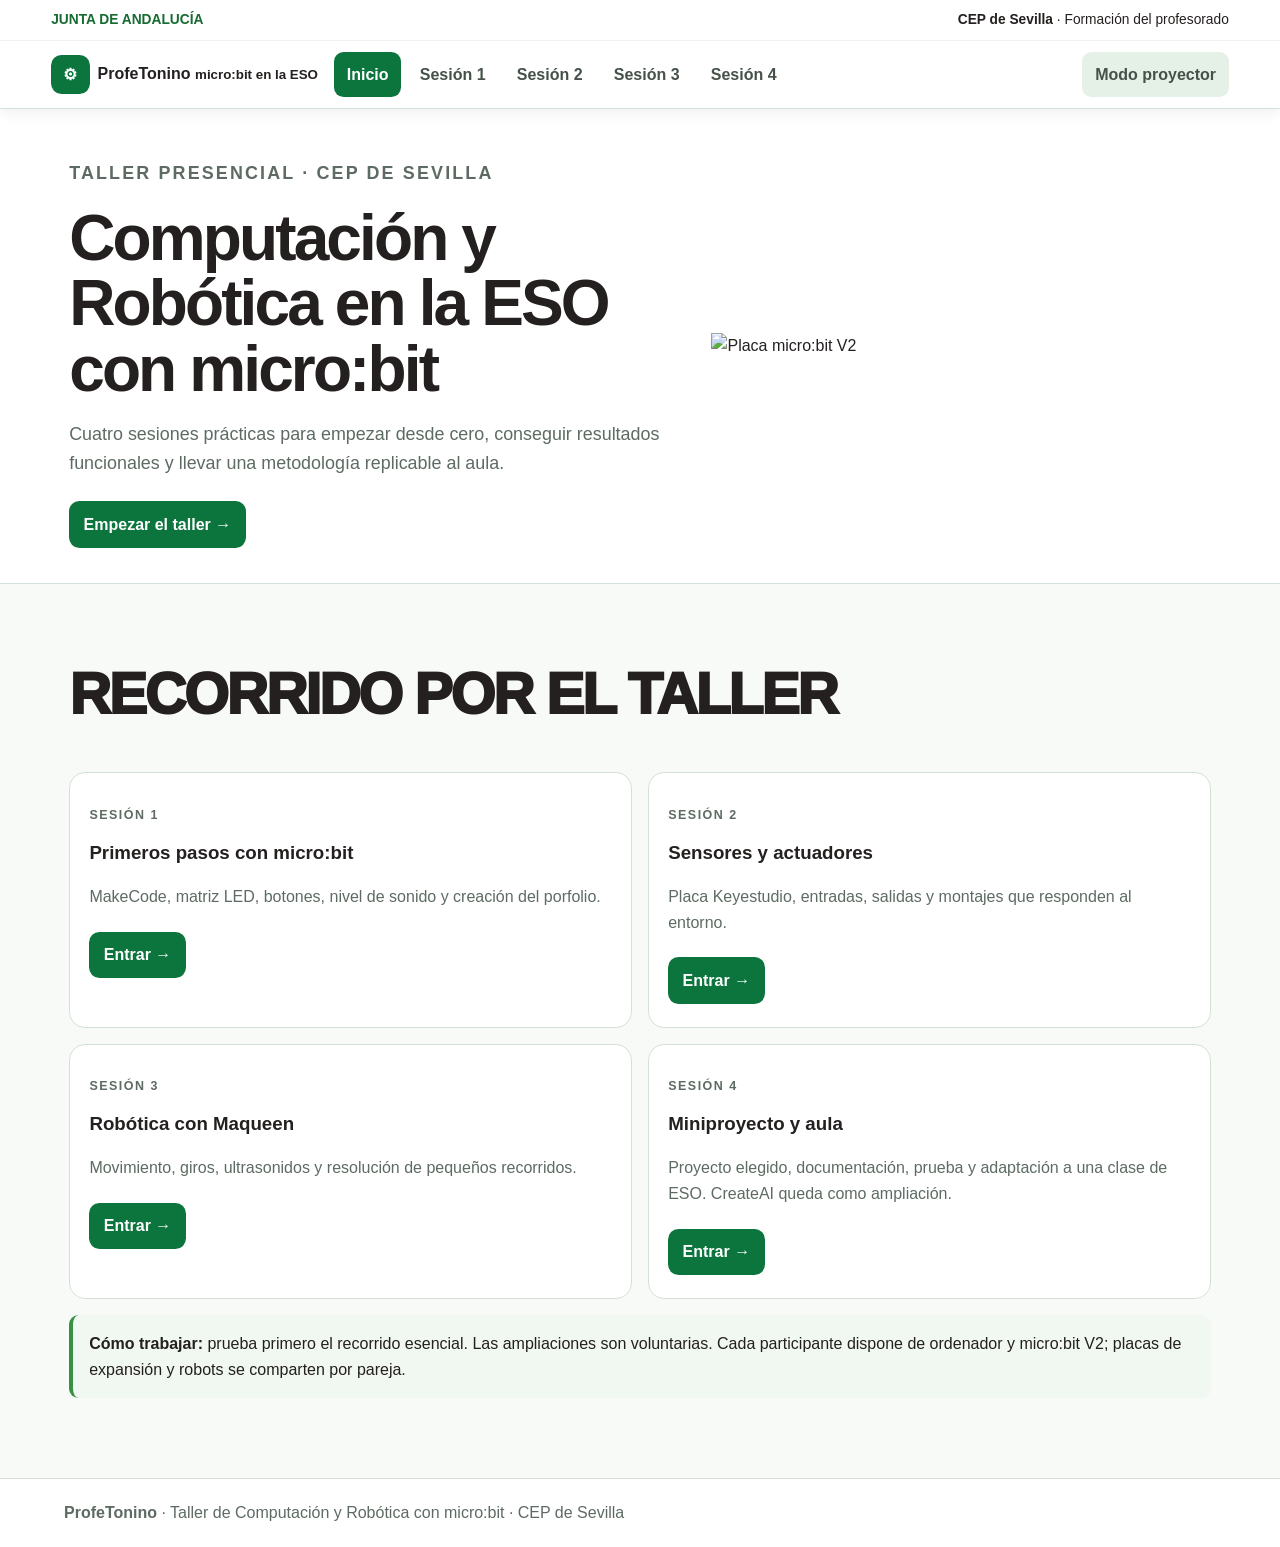
==== index.html @ e3f7c921 "Publicar versión estática del taller" ====
<!doctype html>
<html lang="es">
<head>
<meta charset="utf-8"><meta name="viewport" content="width=device-width,initial-scale=1">
<title>Taller de Computación y Robótica con micro:bit · ProfeTonino</title>
<style>
:root{--green:#0c753e;--green2:#399044;--ink:#23201f;--muted:#5d6b62;--line:#d5e1d7;--pale:#f1f8f2;--blue:#eaf3fa}*{box-sizing:border-box}html{scroll-behavior:smooth}body{margin:0;background:#f7faf7;color:var(--ink);font:16px/1.62 Arial,Helvetica,sans-serif}button,a{font:inherit}a{color:#075e31}header{position:sticky;top:0;z-index:5;background:#fff;border-bottom:1px solid var(--line);box-shadow:0 3px 14px #23201f12}.institution{display:flex;justify-content:space-between;align-items:center;gap:1rem;padding:.55rem max(4vw,1rem);border-bottom:1px solid #edf3ee;font-size:.86rem}.institution a{text-decoration:none;font-weight:900;color:#176b32}.brandrow{display:flex;align-items:center;gap:1rem;padding:.7rem max(4vw,1rem)}.brand{font-weight:900;white-space:nowrap}.brand span{display:inline-grid;place-items:center;background:var(--green);color:white;border-radius:.65rem;width:2.4rem;height:2.4rem;margin-right:.5rem}.nav{display:flex;overflow:auto;gap:.35rem;flex:1}.nav button,.tabs button,.mode{border:0;background:transparent;border-radius:.6rem;padding:.6rem .8rem;font-weight:800;color:#465249;cursor:pointer;white-space:nowrap}.nav button.active,.tabs button.active{background:var(--green);color:#fff}.mode{background:#e5f0e7}.container{max-width:1180px;margin:auto;padding:2rem 1.2rem}.hero{background:#fff;border-bottom:1px solid var(--line)}.hero-inner{display:grid;grid-template-columns:1.1fr .9fr;gap:2rem;align-items:center}.eyebrow{color:var(--green);font-size:.78rem;letter-spacing:.12em;text-transform:uppercase;font-weight:900}.hero h1{font-size:clamp(2.3rem,5vw,4.3rem);letter-spacing:-.045em;line-height:1.02;margin:.6rem 0}.hero p{font-size:1.12rem;color:var(--muted)}.hero img{width:100%;max-height:330px;object-fit:contain}.route-title{font-size:clamp(2rem,4.5vw,3.7rem);font-weight:950;line-height:1.05;text-transform:uppercase;letter-spacing:-.04em}.cards,.grid{display:grid;grid-template-columns:repeat(2,minmax(0,1fr));gap:1rem}.card,.box,.practice,.portfolio{background:#fff;border:1px solid var(--line);border-radius:1rem;padding:1.2rem}.card h3,.practice h3,.box h3{margin:.3rem 0}.card p,.muted{color:var(--muted)}.button,.linkbtn{display:inline-block;text-decoration:none;background:var(--green);color:#fff;padding:.65rem .9rem;border-radius:.65rem;font-weight:800;margin:.35rem .35rem .2rem 0}.linkbtn.secondary{background:#e5f0e7;color:#174b2d}.session{display:none}.session.active{display:block}.session-hero{background:#174b2d;color:white;padding:2rem;border-radius:1.2rem}.session-hero .eyebrow{color:#cbe5cd}.session-hero h1{font-size:clamp(2rem,4vw,3.5rem);line-height:1.05;margin:.5rem 0}.safe{background:#ffffff14;padding:1rem;border:1px solid #ffffff38;border-radius:.9rem;margin-top:1rem}.safe b{display:block;font-size:1.1rem}.schedule{width:100%;border-collapse:collapse;margin-top:1rem}.schedule th,.schedule td{text-align:left;padding:.65rem;border-bottom:1px solid var(--line);vertical-align:top}.schedule th{color:var(--green)}.tabs{display:flex;gap:.45rem;overflow:auto;border-bottom:1px solid var(--line);padding-bottom:.65rem;margin:1rem 0}.panel{display:none}.panel.active{display:block}.practice{margin:1rem 0}.practice-top{display:flex;justify-content:space-between;gap:.5rem;color:var(--green);font-weight:900}.practice img,.box img{display:block;width:100%;height:auto;max-height:520px;object-fit:contain;background:#f7faf7;border-radius:.7rem;border:1px solid var(--line);margin:.8rem 0}.photo-grid{display:grid;grid-template-columns:repeat(2,minmax(0,1fr));gap:.8rem}.photo-grid figure{margin:0}.photo-grid img{max-height:350px;object-fit:cover}.steps{padding-left:1.4rem}.steps li{padding:.2rem 0}.callout{background:var(--pale);border-left:4px solid var(--green2);padding:1rem;border-radius:.6rem;margin:1rem 0}.warning{background:#fff7e6;border-left:4px solid #d48a00;padding:1rem;border-radius:.6rem;margin:1rem 0}.portfolio{background:var(--blue)}.checklist label{display:block;margin:.5rem 0}.checklist input{accent-color:var(--green);margin-right:.5rem}.small{font-size:.9rem;color:var(--muted)}footer{margin-top:2rem;background:#fff;border-top:1px solid var(--line);padding:1.3rem 5vw;color:var(--muted)}.modal{position:fixed;inset:0;z-index:8;background:#000c;display:none;place-items:center;padding:1rem}.modal.show{display:grid}.modal>div{background:white;border-radius:1rem;max-width:800px;max-height:90vh;overflow:auto;padding:1rem}.modal img{max-width:100%;max-height:75vh}.projector body{font-size:21px}.projector .nav{font-size:1.1rem}@media(max-width:760px){.hero-inner,.cards,.grid,.photo-grid{grid-template-columns:1fr}.institution{font-size:.75rem}.brandrow{flex-wrap:wrap}.nav{order:3;flex-basis:100%}.container{padding:1.3rem .85rem}.schedule th:first-child,.schedule td:first-child{display:none}}
</style></head>
<body>
<header><div class="institution"><a href="https://www.juntadeandalucia.es/">JUNTA DE ANDALUCÍA</a><span><b>CEP de Sevilla</b> · Formación del profesorado</span></div><div class="brandrow"><div class="brand"><span>⚙</span>ProfeTonino <small>micro:bit en la ESO</small></div><nav class="nav" aria-label="Sesiones"><button class="active" data-session="inicio">Inicio</button><button data-session="s1">Sesión 1</button><button data-session="s2">Sesión 2</button><button data-session="s3">Sesión 3</button><button data-session="s4">Sesión 4</button></nav><button class="mode" id="projector">Modo proyector</button></div></header>
<main>
<section class="session active" id="inicio"><div class="hero"><div class="container hero-inner"><div><p class="eyebrow">Taller presencial · CEP de Sevilla</p><h1>Computación y Robótica en la ESO con micro:bit</h1><p>Cuatro sesiones prácticas para empezar desde cero, conseguir resultados funcionales y llevar una metodología replicable al aula.</p><a class="button" href="#" data-goto="s1">Empezar el taller →</a></div><img src="https://taller-computacion-robotica-microbit.jperrod040.chatgpt.site/microbit-v2-anverso-reverso.webp" alt="Placa micro:bit V2"></div></div><div class="container"><h2 class="route-title">Recorrido por el taller</h2><div class="cards"><article class="card"><p class="eyebrow">Sesión 1</p><h3>Primeros pasos con micro:bit</h3><p>MakeCode, matriz LED, botones, nivel de sonido y creación del porfolio.</p><a href="#" class="button" data-goto="s1">Entrar →</a></article><article class="card"><p class="eyebrow">Sesión 2</p><h3>Sensores y actuadores</h3><p>Placa Keyestudio, entradas, salidas y montajes que responden al entorno.</p><a href="#" class="button" data-goto="s2">Entrar →</a></article><article class="card"><p class="eyebrow">Sesión 3</p><h3>Robótica con Maqueen</h3><p>Movimiento, giros, ultrasonidos y resolución de pequeños recorridos.</p><a href="#" class="button" data-goto="s3">Entrar →</a></article><article class="card"><p class="eyebrow">Sesión 4</p><h3>Miniproyecto y aula</h3><p>Proyecto elegido, documentación, prueba y adaptación a una clase de ESO. CreateAI queda como ampliación.</p><a href="#" class="button" data-goto="s4">Entrar →</a></article></div><div class="callout"><b>Cómo trabajar:</b> prueba primero el recorrido esencial. Las ampliaciones son voluntarias. Cada participante dispone de ordenador y micro:bit V2; placas de expansión y robots se comparten por pareja.</div></div></section>

<section class="session" id="s1"><div class="container"><div class="session-hero"><p class="eyebrow">Sesión 1 · 165 minutos</p><h1>Primeros pasos con micro:bit y MakeCode</h1><p>Programar, transferir y documentar un primer resultado funcional.</p><div class="safe"><span>Punto seguro</span><b>La placa muestra un icono o mensaje y responde al menos a un botón.</b></div></div><h2>Qué vamos a hacer</h2><table class="schedule"><tr><th>Tiempo</th><th>Bloque</th><th>Actividad</th></tr><tr><td>10 min</td><td>Inicio</td><td>Conocer el taller y expresar dudas de partida</td></tr><tr><td>20 min</td><td>Demostración</td><td>Placa, MakeCode, simulador y transferencia</td></tr><tr><td>40 min</td><td>Práctica guiada</td><td>Insignia digital y gráfica de sonido</td></tr><tr><td>15 min</td><td>Dudas</td><td>USB, descarga, archivo y placa física</td></tr><tr><td>10 min</td><td>Descanso</td><td>Pausa</td></tr><tr><td>35 min</td><td>Reto</td><td>Contador con botones A, B y A+B</td></tr><tr><td>20 min</td><td>Porfolio</td><td>Crear la página y publicar la evidencia</td></tr><tr><td>15 min</td><td>Cierre</td><td>Trasladar la actividad a 1.º de ESO</td></tr></table><div class="tabs"><button class="active" data-tab="s1-essential">Recorrido esencial</button><button data-tab="s1-extra">Prácticas de ampliación</button><button data-tab="s1-portfolio">Porfolio y aula</button></div>
<div class="panel active" id="s1-essential"><div class="callout"><b>Extensiones:</b> no se necesita ninguna. Botones, matriz LED, sonido, luz, acelerómetro, variables y condiciones ya vienen en MakeCode.</div><div class="practice"><h3>01 · Insignia digital</h3><p>«Al iniciar»: mostrar tu nombre. Botón A: mostrar una cara; botón B: mostrar un corazón. Comprueba en el simulador.</p><img src="https://taller-computacion-robotica-microbit.jperrod040.chatgpt.site/makecode/makecode-01-insignia-digital.jpg" alt="Captura MakeCode: insignia digital"></div><div class="practice"><h3>02 · Sonómetro visual</h3><p>Dentro de «para siempre», usa «mostrar gráfica de barras» con «nivel de sonido» y máximo 255. Necesita micro:bit V2.</p><img src="https://taller-computacion-robotica-microbit.jperrod040.chatgpt.site/makecode/makecode-02-sonometro-visual.jpg" alt="Captura MakeCode: sonómetro visual"></div><div class="practice"><h3>03 · Contador con botones</h3><p>Crea variable contador. A suma 1; B resta 1; A+B reinicia a 0. Prueba todo antes de descargar el HEX.</p><img src="https://taller-computacion-robotica-microbit.jperrod040.chatgpt.site/makecode/makecode-03-contador.jpg" alt="Captura MakeCode: contador"><a class="linkbtn" href="https://makecode.microbit.org/_6Jiia8RhPPy8" target="_blank">Ver programa</a><a class="linkbtn secondary" href="https://makecode.microbit.org/#pub:17092-98808-58624-56688" target="_blank">Abrir para editar</a></div><div class="warning"><b>Si no funciona:</b> unidad MICROBIT ausente → usa cable USB de datos y prueba otro puerto. Sonido sin cambios → confirma que usas V2 y «nivel de sonido» dentro de «para siempre».</div></div>
<div class="panel" id="s1-extra"><p class="muted">Elige una sola ampliación cuando hayas terminado las prácticas esenciales.</p><div class="cards"><article class="card"><h3>A1 · Alarma de ruido</h3><p>Guarda el sonido y compara si supera 160; muestra icono de aviso.</p><img src="https://taller-computacion-robotica-microbit.jperrod040.chatgpt.site/makecode/makecode-a1-alarma-ruido.jpg" alt="Bloques de alarma de ruido"><a href="https://makecode.microbit.org/_1qo63gVyyCDh" target="_blank">Programa compartido</a></article><article class="card"><h3>A2 · Medidor de luz</h3><p>Cambia nivel de sonido por nivel de luz; tapa y destapa la matriz.</p><img src="https://taller-computacion-robotica-microbit.jperrod040.chatgpt.site/makecode/makecode-a2-medidor-luz.jpg" alt="Bloques de medidor de luz"></article><article class="card"><h3>A3 · Nivel de burbuja</h3><p>Lee aceleración X/Y, mapea de −1023…1023 a 0…4, dibuja un punto y pausa 100 ms.</p><img src="https://taller-computacion-robotica-microbit.jperrod040.chatgpt.site/makecode/makecode-a3-nivel-burbuja.jpg" alt="Bloques de nivel de burbuja"></article><article class="card"><h3>A4 · Dado al agitar</h3><p>Evento «al agitar» → mostrar número aleatorio del 1 al 6.</p><img src="https://taller-computacion-robotica-microbit.jperrod040.chatgpt.site/makecode/makecode-a4-dado-agitar.jpg" alt="Bloques de dado al agitar"></article></div></div>
<div class="panel" id="s1-portfolio"><div class="portfolio"><h3>Página Sesión 1</h3><ol class="steps"><li>Captura o foto del programa funcionando.</li><li>Enlace compartido o programa incrustado.</li><li>Tres frases: qué hace, qué bloque nuevo utiliza y cómo lo usarías en clase.</li></ol><b>Transferencia:</b> insignia como núcleo obligatorio; sonómetro o contador como reto. Evalúa funcionamiento, explicación y mejora.</div></div></div></section>

<section class="session" id="s2"><div class="container"><div class="session-hero"><p class="eyebrow">Sesión 2 · 165 minutos</p><h1>Sensores y actuadores con la placa Keyestudio</h1><p>Conectar, medir, decidir y actuar sin perder el control del grupo.</p><div class="safe"><b>Meta mínima: un LED responde y una lectura LDR cambia al variar la luz.</b><p>Los valores nominales analógicos van de 0 a 1023. La práctica del semáforo se adapta al ritmo.</p></div></div><h2>Conoce primero la placa y el cableado</h2><div class="photo-grid"><figure><img src="https://taller-computacion-robotica-microbit.jperrod040.chatgpt.site/sesion-2/placa-expansion-keyestudio.webp" alt="Partes de la placa Keyestudio"><figcaption>Placa Keyestudio: conectores y alimentación</figcaption></figure><figure><img src="https://taller-computacion-robotica-microbit.jperrod040.chatgpt.site/sesion-2/selector-voltaje.webp" alt="Selector de tensión"><figcaption>Comprueba el selector de tensión con la placa apagada</figcaption></figure></div><div class="callout"><b>G–V–S:</b> G = masa común; V = alimentación indicada por el módulo; S = señal conectada al pin del programa. Desconecta al cambiar cables. No supongas que alimentar a 5 V hace segura una señal de 5 V para P0.</div><table class="schedule"><tr><th>Tiempo</th><th>Bloque</th><th>Actividad</th></tr><tr><td>10 min</td><td>Reenganche</td><td>Entrada–proceso–salida</td></tr><tr><td>15 min</td><td>Mirar y montar</td><td>Identificar G–V–S, pines y alimentación</td></tr><tr><td>30 min</td><td>Salida digital</td><td>LED controlado por A y B</td></tr><tr><td>10 min</td><td>Dudas</td><td>Revisar cableado antes del reto siguiente</td></tr><tr><td>10 min</td><td>Descanso</td><td>Pausa</td></tr><tr><td>35 min</td><td>Reto guiado</td><td>Semáforo de cuatro estados</td></tr><tr><td>25 min</td><td>Entrada analógica</td><td>LDR, matriz y visor serie</td></tr><tr><td>15 min</td><td>Clínica</td><td>Probar de nuevo y resolver dudas</td></tr><tr><td>15 min</td><td>Porfolio</td><td>Evidencias y transferencia al aula</td></tr></table><div class="tabs"><button class="active" data-tab="s2-essential">Recorrido esencial</button><button data-tab="s2-extra">Prácticas de ampliación</button><button data-tab="s2-portfolio">Porfolio y aula</button></div>
<div class="panel active" id="s2-essential"><div class="callout"><b>Rutina para principiantes:</b> mira la foto y el pin; programa y prueba la lógica; apaga antes de cambiar cables; una persona monta y otra verifica; prueba y explica qué entrada, proceso y salida observas.</div><div class="practice"><h3>01 · LED con botones</h3><p>S → P0. «Al iniciar»: P0=0. Botón A: P0=1. Botón B: P0=0. Verifica primero en simulador y transfiere después.</p><img src="https://taller-computacion-robotica-microbit.jperrod040.chatgpt.site/makecode/s2-01-salida-digital.jpg" alt="Captura de bloques LED"><img src="https://taller-computacion-robotica-microbit.jperrod040.chatgpt.site/sesion-2/montaje-led.webp" alt="Montaje del LED"><a class="linkbtn" href="https://makecode.microbit.org/S14864-95777-85756-68170" target="_blank">Ver ejemplo</a></div><div class="practice"><h3>02 · Semáforo automático</h3><p>Verde P0, ámbar P1, rojo P2. En un único «para siempre»: rojo 3 s → ámbar 1 s → verde 3 s → ámbar 1 s. Al inicio de cada fase, establece también las otras salidas para evitar estados anteriores.</p><img src="https://taller-computacion-robotica-microbit.jperrod040.chatgpt.site/makecode/s2-02-semaforo.jpg" alt="Bloques del semáforo"><img src="https://taller-computacion-robotica-microbit.jperrod040.chatgpt.site/sesion-2/montaje-semaforo.webp" alt="Montaje de semáforo"></div><div class="practice"><h3>03 · LDR: matriz y puerto serie</h3><p>Lee P0, muestra la tendencia en matriz y escribe valor por serie (por ejemplo, «luz: 510»). Ese número depende del sensor y la iluminación; no son lux.</p><img src="https://taller-computacion-robotica-microbit.jperrod040.chatgpt.site/makecode/s2-03-ldr-puerto-serie.jpg" alt="Captura del programa LDR"><img src="https://taller-computacion-robotica-microbit.jperrod040.chatgpt.site/makecode/s2-04-visor-datos.jpg" alt="Visor de datos MakeCode"><ol class="steps"><li>En MakeCode abre «Mostrar datos» debajo del simulador; la captura enseña la fuente Simulador.</li><li>Para medir la LDR real, conecta la micro:bit por USB de datos y selecciona fuente «micro:bit».</li><li>Tapa y descubre el sensor; anota dos medidas y observa cómo cambian.</li><li>«Redirigir a USB» no hace falta: MakeCode usa USB por defecto. Solo se añade si el propio programa había redirigido el puerto serie a pines.</li></ol><a class="linkbtn" href="https://makecode.microbit.org/64672-52687-53839-13575" target="_blank">Abrir proyecto LDR y serie</a></div><div class="warning"><b>Fallos típicos:</b> el LED no enciende → compara G–V–S, P0 y el bloque; LDR constante → revisa señal, alimentación y que el valor se escriba por serie; servo reinicia la placa → no lo alimentes desde P0 y comprueba fuente/corriente.</div></div>
<div class="panel" id="s2-extra"><div class="callout"><b>Extensiones: cómo añadirlas.</b> Abre una copia del ejemplo, renómbrala, entra en «Extensiones», busca el nombre exacto o pega la URL del repositorio, espera su categoría y no añadas librerías al azar.</div><div class="cards"><article class="card"><h3>A1 · Servo posicional</h3><p>Señal en P0. Usa «servo escribir pin»; no fijes ángulos como precisión garantizada. Verifica alimentación y corriente, comparte GND con fuente externa y nunca conectes su positivo a P0.</p><img src="https://taller-computacion-robotica-microbit.jperrod040.chatgpt.site/sesion-2/montaje-servo.webp" alt="Servo"></article><article class="card"><h3>A2 · Alarma de oscuridad</h3><p>Mide primero LDR por serie, luego elige el sentido de la condición tras comprobar si al taparla sube o baja la lectura. LDR P0, zumbador P7. Sin extensión.</p></article><article class="card"><h3>A3 · Relé controlado</h3><p>Prueba A activa y B desactiva; comprueba si el módulo activa con 1 o 0. Solo cargas didácticas de baja tensión; nunca 230 V.</p></article><article class="card"><h3>A4 · Temperatura, humedad y LCD</h3><p>DHT11 en P0 y pantalla LCD 16×2 por I²C. Lee cada 2 s y muestra datos por serie o LCD. Grove para el DHT11 + i2cLCD1602 para LCD genérica.</p><img src="https://taller-computacion-robotica-microbit.jperrod040.chatgpt.site/sesion-2/montaje-dht11-lcd.webp" alt="DHT11 y LCD"><p><b>Repositorios:</b> <a href="https://github.com/Seeed-Studio/pxt-grove">Grove</a> · <a href="https://github.com/makecode-extensions/i2cLCD1602">i2cLCD1602</a>. Inicializa con <code>I2C_LCD1602.LcdInit(0)</code>. Si no muestra texto, revisa SDA/SCL, contraste y dirección I²C: PCF8574 suele ser 39/0x27 y PCF8574A 63/0x3F. Lectura Grove verdadera = datos nuevos; falsa = fallo de lectura.</p></article><article class="card"><h3>A5 · Distancia por ultrasonidos</h3><p>Identifica TRIG/ECHO y la tensión del módulo; no conectes ECHO si no has verificado que es compatible con el nivel de la micro:bit. Extensión según modelo.</p><img src="https://taller-computacion-robotica-microbit.jperrod040.chatgpt.site/sesion-2/montaje-ultrasonidos.webp" alt="Ultrasonidos"></article></div></div>
<div class="panel" id="s2-portfolio"><div class="portfolio"><h3>Página Sesión 2</h3><ol class="steps"><li>Reto y resultado esperado en una frase.</li><li>Foto del montaje con pines G–V–S legibles.</li><li>Enlace/captura MakeCode y prueba de simulador o montaje.</li><li>Para LDR, dos medidas y qué significan.</li><li>Un error encontrado y cómo lo localizaste.</li></ol><b>Frases de apoyo:</b> «Predigo que…» · «He cambiado… y observo…» · «El error estaba en… porque…» · «Para comprobarlo, he…»</div></div></div></section>

<section class="session" id="s3"><div class="container"><div class="session-hero"><p class="eyebrow">Sesión 3 · 165 minutos</p><h1>Robótica móvil con Maqueen</h1><p>Empezamos con el Maqueen Lite y preparamos la ruta para Maqueen Plus V2. La lógica didáctica se parece, pero las extensiones y el montaje ultrasónico cambian.</p><div class="safe"><b>Meta alcanzable: avanzar lentamente y detenerse según una lectura de distancia.</b><p>Lite: sensor SR04/SR04-P aparte. Plus V2: ultrasónico incluido.</p></div></div><div class="photo-grid"><figure><img src="https://taller-computacion-robotica-microbit.jperrod040.chatgpt.site/sesion-3/maqueen-lite-montaje.jpg" alt="Montaje real Maqueen Lite y micro:bit"><figcaption>Maqueen Lite preparado para el taller</figcaption></figure><figure><img src="https://taller-computacion-robotica-microbit.jperrod040.chatgpt.site/sesion-3/maqueen-lite-ultrasonidos.jpg" alt="Ultrasonidos Maqueen Lite"><figcaption>Sensor ultrasónico conectado al robot</figcaption></figure></div><div class="callout"><b>Rutina:</b> identificar el modelo; despejar y marcar zona; apagar al montar o retirar la micro:bit; probar ruedas levantadas; empezar despacio. No mezcles extensiones «maqueen» y «maqueenPlusV2».</div><table class="schedule"><tr><th>Tiempo</th><th>Bloque</th><th>Actividad</th></tr><tr><td>10 min</td><td>Reenganche</td><td>Entrada, decisión y salida</td></tr><tr><td>15 min</td><td>Identificar</td><td>Modelo, extensión y sensor</td></tr><tr><td>25 min</td><td>Movimiento</td><td>Avance, retroceso, giro y parada</td></tr><tr><td>10 min</td><td>Dudas</td><td>Extensión, modelo y motores</td></tr><tr><td>10 min</td><td>Descanso</td><td>Pausa</td></tr><tr><td>35 min</td><td>Ultrasonidos</td><td>Leer distancia y detenerse</td></tr><tr><td>25 min</td><td>Recorrido</td><td>Diseñar y ajustar una ruta corta</td></tr><tr><td>15 min</td><td>Clínica</td><td>Depurar sin introducir otro reto</td></tr><tr><td>20 min</td><td>Porfolio</td><td>Prueba y adaptación al aula</td></tr></table><div class="tabs"><button class="active" data-tab="s3-essential">Recorrido esencial</button><button data-tab="s3-extra">Prácticas de ampliación</button><button data-tab="s3-portfolio">Porfolio y aula</button></div>
<div class="panel active" id="s3-essential"><div class="practice"><h3>01 · Avanza, gira y para</h3><p>En MakeCode añade solo la biblioteca del chasis.</p><div class="cards"><div class="box"><b>Maqueen Lite · extensión «maqueen»</b><ol class="steps"><li>Busca «maqueen» (DFRobot) o usa <a href="https://github.com/DFRobot/pxt-maqueen">repositorio</a>.</li><li>Botón A: ambos motores adelante velocidad 50, pausa 700 ms, parar motores.</li><li>Botón B: giro corto a velocidad baja, luego parar. A+B ordena parar.</li><li>Prueba con ruedas levantadas, luego en suelo.</li></ol><a href="https://makecode.microbit.org/S65742-57468-78255-83653">Ejemplo Lite</a></div><div class="box"><b>Maqueen Plus V2 · extensión «maqueenPlusV2»</b><ol class="steps"><li>Busca nombre exacto o usa <a href="https://github.com/DFRobot/pxt-DFRobot_MaqueenPlus_v20">repositorio</a>.</li><li>A: bloque controlMotor, AllMotor, Forward, velocidad 35, pausa 700 ms y parar.</li><li>B: giro a baja velocidad y parada explícita.</li><li>Prueba ruedas libres y ajusta una variable cada vez.</li></ol></div></div></div><div class="practice"><h3>02 · Frena antes del obstáculo</h3><p>Lee primero distancia con un objeto ancho. La condición del ejemplo detiene en distancias inferiores a 15 cm; avanza despacio con medida válida superior. Si lectura inválida (Lite 0 o 500; Plus V2 0), detener motores.</p><img src="https://taller-computacion-robotica-microbit.jperrod040.chatgpt.site/sesion-3/maqueen-lite-ultrasonidos.jpg" alt="Montaje real del sensor ultrasónico"><img src="https://taller-computacion-robotica-microbit.jperrod040.chatgpt.site/makecode/s3-maqueen-plusv2-ultrasonidos.jpg" alt="Captura de bloques Maqueen Plus V2"><p><b>Lite:</b> módulo SR04/SR04-P aparte en puerto ultrasónico dedicado. Bloque <code>maqueen.Ultrasonic()</code> devuelve cm.</p><p><b>Plus V2:</b> sensor integrado. Añade «initialize via I2C until success» al iniciar; luego lee cm (TRIG P13, ECHO P14). Esta inicialización espera a tener comunicación lista.</p><p><b>Importante:</b> la captura Plus V2 compartida muestra una referencia de giro con límite de 30 cm. Para el reto de freno, sustituye la rama de giro por parar motores; en caso contrario avanza despacio. Una pausa no detiene los motores.</p><a class="linkbtn" href="https://makecode.microbit.org/S69578-67639-84503-17486" target="_blank">Programa Lite · freno por ultrasonidos</a><a class="linkbtn secondary" href="https://makecode.microbit.org/_DKCHUJgTgJFo" target="_blank">Ejemplo oficial Plus V2</a></div><div class="warning"><b>Depuración:</b> confirma modelo y biblioteca; para distancia revisa módulo/conector y objeto ancho; para giro inesperado revisa sentido de cada motor. Prueba baja velocidad y supervisa el robot.</div></div>
<div class="panel" id="s3-extra"><div class="cards"><article class="card"><h3>A1 · Seguimiento de línea</h3><p>Plus V2: observa valores sobre cinta negra y fondo claro; compara y corrige rumbo.</p><a href="https://makecode.microbit.org/_WVc5uwLsq9xE">Ejemplo</a></article><article class="card"><h3>A2 · Mando por radio</h3><p>Micro:bit mando A envía «avanza», B envía «para». Robot recibe y controla motores; mismo grupo de radio.</p></article><article class="card"><h3>A3 · Recorrer una figura</h3><p>Dibuja cuadrado o tres tramos; mide, cambia un parámetro y vuelve a medir. El tiempo no equivale a centímetros o a un ángulo exacto.</p></article></div><div class="callout">No pases a seguimiento, radio o rutas hasta que la pareja pueda mover/parar su modelo y explicar qué lectura usa.</div></div>
<div class="panel" id="s3-portfolio"><div class="portfolio"><h3>Página Sesión 3</h3><ol class="steps"><li>Modelo exacto y nombre de extensión.</li><li>Enlace o captura de movimiento y parada.</li><li>Foto/vídeo corto de prueba segura.</li><li>Lecturas observadas y umbral usado; especifica Lite + SR04 o Plus V2.</li><li>Un error, qué comprobaste y qué lo resolvió.</li></ol><b>Transferencia:</b> todo el grupo mueve y para; ultrasonidos añade una decisión; seguimiento y radio son ampliación.</div></div></div></section>

<section class="session" id="s4"><div class="container"><div class="session-hero"><p class="eyebrow">Sesión 4 · 165 minutos · Cierre</p><h1>Del reto al proyecto de aula</h1><p>Cada participante termina una creación sencilla, la prueba y explica cómo convertirla en actividad de Computación y Robótica.</p><div class="safe"><b>Meta: prototipo que responde, prueba observada y evidencia para el porfolio.</b><p>CreateAI es una ampliación avanzada, voluntaria; no es objetivo común.</p></div></div><table class="schedule"><tr><th>Tiempo</th><th>Bloque</th><th>Actividad</th></tr><tr><td>10 min</td><td>Elección</td><td>Escoger una de tres rutas</td></tr><tr><td>10 min</td><td>Meta</td><td>Ver ejemplo funcional y criterio de éxito</td></tr><tr><td>15 min</td><td>Diseño</td><td>Dibujar entrada, decisión y respuesta</td></tr><tr><td>45 min</td><td>Construcción</td><td>Modelado breve, replicar y pausar para dudas</td></tr><tr><td>10 min</td><td>Descanso</td><td>Pausa</td></tr><tr><td>30 min</td><td>Depuración</td><td>Probar una condición por vez y registrar</td></tr><tr><td>20 min</td><td>Mejora</td><td>Mejora opcional de respuesta/reconocimiento</td></tr><tr><td>15 min</td><td>Porfolio</td><td>Enlace, prueba y adaptación al aula</td></tr><tr><td>10 min</td><td>Cierre</td><td>Hallazgo y preguntas pendientes</td></tr></table><div class="tabs"><button class="active" data-tab="s4-essential">Elegir proyecto</button><button data-tab="s4-extra">Ampliación CreateAI</button><button data-tab="s4-portfolio">Porfolio y aula</button></div>
<div class="panel active" id="s4-essential"><div class="cards"><article class="practice"><h3>Ruta A · Sensor integrado</h3><p>Detecta nivel de luz y muestra icono en matriz LED. Sin expansión: practica condición si/si no.</p><div class="callout">Cuando cambia la luz → el programa compara con un umbral → aparece una respuesta en la matriz.</div></article><article class="practice"><h3>Ruta B · Termostato con Keyestudio</h3><p>DHT11 P0, LCD1602 I²C, relé P1 y motor CC adecuado para 3,7 V. Lee temperatura, presenta valor y enciende relé por encima de 25 °C.</p><div class="callout">Extensiones: Grove para DHT11 + i2cLCD1602 para LCD genérica. Inicializa <code>I2C_LCD1602.LcdInit(0)</code>. Programa el estado seguro del relé antes del bucle; si falla el sensor, apaga relé. Relé conmuta solo el circuito de baja tensión del motor; no se usa red eléctrica.</div><a class="linkbtn" href="https://makecode.microbit.org/S65166-43021-15595-42187" target="_blank">Abrir proyecto original del termostato</a></article><article class="practice"><h3>Ruta C · Maqueen</h3><p>Avanza despacio y se detiene al detectar obstáculo. Usa extensión adecuada al Lite o Plus V2 y la lógica de sesión 3.</p></article></div><div class="warning"><b>Regla de aula:</b> primero una entrada y una respuesta. No se exige terminar ampliaciones ni construir un producto perfecto. Motor 3,7 V en circuito de baja tensión; desconecta antes de modificar cables.</div></div>
<div class="panel" id="s4-extra"><div class="practice"><p class="eyebrow">Ampliación avanzada · solo si el proyecto esencial ya funciona</p><h3>CreateAI: entrenar para distinguir dos movimientos</h3><ol class="steps"><li>Abre CreateAI en Chrome/Edge y conecta micro:bit V2 por Bluetooth.</li><li>Define dos movimientos distinguibles (pueden ser pequeños, sentado).</li><li>Registra muestras etiquetadas; pulsa grabar y luego muévete.</li><li>Entrena, prueba con acciones nuevas y observa errores.</li><li>Si falla, añade muestras variadas o separa mejor gestos; cambia una cosa cada vez.</li><li>«Edit in MakeCode»: asigna icono distinto, descarga por USB. El simulador no reproduce movimientos.</li><li>Registra un fallo y qué muestra adicional podría mejorar el modelo.</li></ol><div class="callout"><b>Idea didáctica:</b> el modelo no entiende; busca patrones en datos que seleccionamos y etiquetamos. Los errores dependen de la variedad y calidad de los ejemplos.</div><a class="linkbtn" href="https://createai.microbit.org/" target="_blank">Abrir CreateAI</a><a class="linkbtn secondary" href="https://microbit.org/get-started/user-guide/microbit-createai/" target="_blank">Guía oficial</a></div></div>
<div class="panel" id="s4-portfolio"><div class="portfolio"><h3>Página Sesión 4 · mi proyecto</h3><ol class="steps"><li>Nombre de ruta y necesidad que aborda.</li><li>Completa: «cuando detecta ___, responde ___».</li><li>Enlace MakeCode y, si usaste CreateAI, evidencia del modelo.</li><li>Foto del montaje y captura legible de bloques.</li><li>Prueba: entrada provocada, respuesta esperada y resultado real.</li><li>Un ajuste o limitación descubierta.</li><li>Consigna breve y pregunta de apoyo para el futuro grupo.</li></ol><b>Evaluación didáctica:</b> valora explicación y depuración junto al prototipo. No hay tarea no presencial: el porfolio recoge lo trabajado durante las sesiones.</div></div></div></section>
</main><footer><b>ProfeTonino</b> · Taller de Computación y Robótica con micro:bit · CEP de Sevilla</footer><div class="modal" id="modal"><div><button id="closeModal" class="mode">Cerrar ✕</button><img id="modalImg" alt=""></div></div>
<script>
(()=>{const showSession=id=>{document.querySelectorAll('.session').forEach(x=>x.classList.toggle('active',x.id===id));document.querySelectorAll('.nav button').forEach(x=>x.classList.toggle('active',x.dataset.session===id));window.scrollTo({top:0,behavior:'smooth'})};document.querySelectorAll('[data-session]').forEach(b=>b.addEventListener('click',()=>showSession(b.dataset.session)));document.querySelectorAll('[data-goto]').forEach(b=>b.addEventListener('click',e=>{e.preventDefault();showSession(b.dataset.goto)}));document.querySelectorAll('[data-tab]').forEach(b=>b.addEventListener('click',()=>{const panel=b.dataset.tab;const parent=b.closest('.container');parent.querySelectorAll('.tabs button').forEach(x=>x.classList.toggle('active',x===b));parent.querySelectorAll('.panel').forEach(x=>x.classList.toggle('active',x.id===panel))}));document.getElementById('projector').addEventListener('click',()=>document.documentElement.classList.toggle('projector'));const modal=document.getElementById('modal');document.querySelectorAll('.practice img,.box img,.photo-grid img').forEach(img=>img.addEventListener('click',()=>{document.getElementById('modalImg').src=img.src;document.getElementById('modalImg').alt=img.alt;modal.classList.add('show')}));document.getElementById('closeModal').addEventListener('click',()=>modal.classList.remove('show'));modal.addEventListener('click',e=>{if(e.target===modal)modal.classList.remove('show')})})();
</script></body></html>
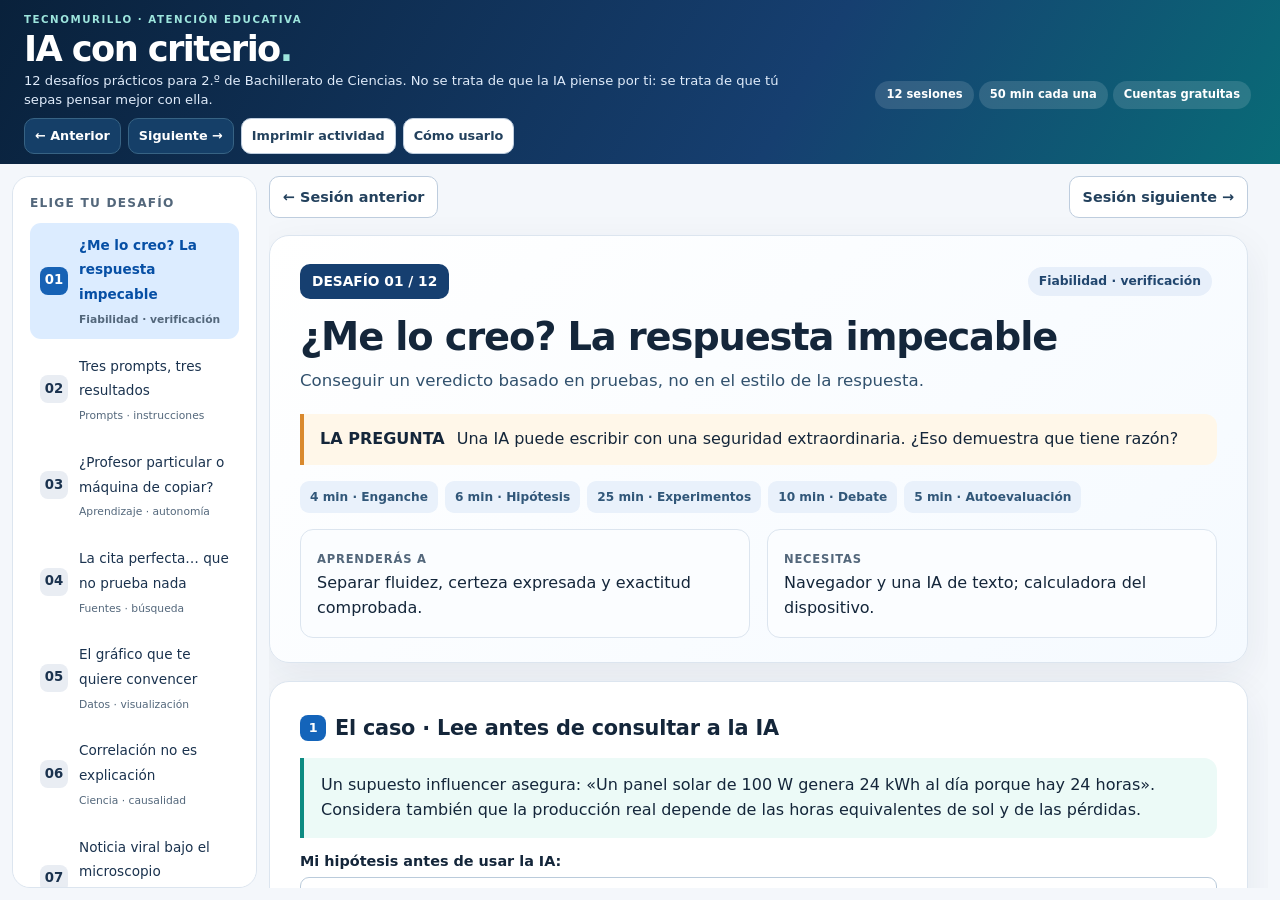
==== commit 52768419: "Publicar IA con criterio: 12 actividades de alumnado sin guía docente" ====
--- a/index.html
+++ b/index.html
@@ -2,35 +2,102 @@
 <html lang="es">
 <head>
 <meta charset="utf-8"><meta name="viewport" content="width=device-width,initial-scale=1">
-<title>Taller de Computación y Robótica con micro:bit · ProfeTonino</title>
+<meta name="description" content="12 actividades prácticas de 50 minutos para 2.º de Bachillerato. IA con criterio, Tecnomurillo.">
+<title>IA con criterio · 12 desafíos · Tecnomurillo</title>
 <style>
-:root{--green:#0c753e;--green2:#399044;--ink:#23201f;--muted:#5d6b62;--line:#d5e1d7;--pale:#f1f8f2;--blue:#eaf3fa}*{box-sizing:border-box}html{scroll-behavior:smooth}body{margin:0;background:#f7faf7;color:var(--ink);font:16px/1.62 Arial,Helvetica,sans-serif}button,a{font:inherit}a{color:#075e31}header{position:sticky;top:0;z-index:5;background:#fff;border-bottom:1px solid var(--line);box-shadow:0 3px 14px #23201f12}.institution{display:flex;justify-content:space-between;align-items:center;gap:1rem;padding:.55rem max(4vw,1rem);border-bottom:1px solid #edf3ee;font-size:.86rem}.institution a{text-decoration:none;font-weight:900;color:#176b32}.brandrow{display:flex;align-items:center;gap:1rem;padding:.7rem max(4vw,1rem)}.brand{font-weight:900;white-space:nowrap}.brand span{display:inline-grid;place-items:center;background:var(--green);color:white;border-radius:.65rem;width:2.4rem;height:2.4rem;margin-right:.5rem}.nav{display:flex;overflow:auto;gap:.35rem;flex:1}.nav button,.tabs button,.mode{border:0;background:transparent;border-radius:.6rem;padding:.6rem .8rem;font-weight:800;color:#465249;cursor:pointer;white-space:nowrap}.nav button.active,.tabs button.active{background:var(--green);color:#fff}.mode{background:#e5f0e7}.container{max-width:1180px;margin:auto;padding:2rem 1.2rem}.hero{background:#fff;border-bottom:1px solid var(--line)}.hero-inner{display:grid;grid-template-columns:1.1fr .9fr;gap:2rem;align-items:center}.eyebrow{color:var(--green);font-size:.78rem;letter-spacing:.12em;text-transform:uppercase;font-weight:900}.hero h1{font-size:clamp(2.3rem,5vw,4.3rem);letter-spacing:-.045em;line-height:1.02;margin:.6rem 0}.hero p{font-size:1.12rem;color:var(--muted)}.hero img{width:100%;max-height:330px;object-fit:contain}.route-title{font-size:clamp(2rem,4.5vw,3.7rem);font-weight:950;line-height:1.05;text-transform:uppercase;letter-spacing:-.04em}.cards,.grid{display:grid;grid-template-columns:repeat(2,minmax(0,1fr));gap:1rem}.card,.box,.practice,.portfolio{background:#fff;border:1px solid var(--line);border-radius:1rem;padding:1.2rem}.card h3,.practice h3,.box h3{margin:.3rem 0}.card p,.muted{color:var(--muted)}.button,.linkbtn{display:inline-block;text-decoration:none;background:var(--green);color:#fff;padding:.65rem .9rem;border-radius:.65rem;font-weight:800;margin:.35rem .35rem .2rem 0}.linkbtn.secondary{background:#e5f0e7;color:#174b2d}.session{display:none}.session.active{display:block}.session-hero{background:#174b2d;color:white;padding:2rem;border-radius:1.2rem}.session-hero .eyebrow{color:#cbe5cd}.session-hero h1{font-size:clamp(2rem,4vw,3.5rem);line-height:1.05;margin:.5rem 0}.safe{background:#ffffff14;padding:1rem;border:1px solid #ffffff38;border-radius:.9rem;margin-top:1rem}.safe b{display:block;font-size:1.1rem}.schedule{width:100%;border-collapse:collapse;margin-top:1rem}.schedule th,.schedule td{text-align:left;padding:.65rem;border-bottom:1px solid var(--line);vertical-align:top}.schedule th{color:var(--green)}.tabs{display:flex;gap:.45rem;overflow:auto;border-bottom:1px solid var(--line);padding-bottom:.65rem;margin:1rem 0}.panel{display:none}.panel.active{display:block}.practice{margin:1rem 0}.practice-top{display:flex;justify-content:space-between;gap:.5rem;color:var(--green);font-weight:900}.practice img,.box img{display:block;width:100%;height:auto;max-height:520px;object-fit:contain;background:#f7faf7;border-radius:.7rem;border:1px solid var(--line);margin:.8rem 0}.photo-grid{display:grid;grid-template-columns:repeat(2,minmax(0,1fr));gap:.8rem}.photo-grid figure{margin:0}.photo-grid img{max-height:350px;object-fit:cover}.steps{padding-left:1.4rem}.steps li{padding:.2rem 0}.callout{background:var(--pale);border-left:4px solid var(--green2);padding:1rem;border-radius:.6rem;margin:1rem 0}.warning{background:#fff7e6;border-left:4px solid #d48a00;padding:1rem;border-radius:.6rem;margin:1rem 0}.portfolio{background:var(--blue)}.checklist label{display:block;margin:.5rem 0}.checklist input{accent-color:var(--green);margin-right:.5rem}.small{font-size:.9rem;color:var(--muted)}footer{margin-top:2rem;background:#fff;border-top:1px solid var(--line);padding:1.3rem 5vw;color:var(--muted)}.modal{position:fixed;inset:0;z-index:8;background:#000c;display:none;place-items:center;padding:1rem}.modal.show{display:grid}.modal>div{background:white;border-radius:1rem;max-width:800px;max-height:90vh;overflow:auto;padding:1rem}.modal img{max-width:100%;max-height:75vh}.projector body{font-size:21px}.projector .nav{font-size:1.1rem}@media(max-width:760px){.hero-inner,.cards,.grid,.photo-grid{grid-template-columns:1fr}.institution{font-size:.75rem}.brandrow{flex-wrap:wrap}.nav{order:3;flex-basis:100%}.container{padding:1.3rem .85rem}.schedule th:first-child,.schedule td:first-child{display:none}}
+:root{--bg:#f4f7fb;--card:#ffffff;--ink:#14263a;--muted:#53677b;--blue:#1165d1;--blue2:#dceaff;--line:#dce5ef;--mint:#d9f4e9;--teal:#086c5b;--orange:#ffebcd;--focus:#e29f33;--shadow:0 14px 42px rgba(22,42,70,.07)}
+*{box-sizing:border-box}html{scroll-behavior:smooth}body{font-family:Inter,ui-sans-serif,system-ui,-apple-system,"Segoe UI",sans-serif;color:var(--ink);background:var(--bg);margin:0;line-height:1.55}
+button,input,textarea{font:inherit}button{cursor:pointer}a{color:var(--blue)}button:focus-visible,input:focus-visible,textarea:focus-visible,a:focus-visible{outline:3px solid var(--focus);outline-offset:2px}
+header{background:linear-gradient(120deg,#09213b,#163f70 62%,#096b77);color:white;padding:32px clamp(15px,4vw,48px) 26px}header h1{font-size:clamp(2rem,4vw,3.6rem);line-height:1.06;margin:8px 0 12px;letter-spacing:-.045em}header p{max-width:850px;margin:0;color:#dfebfa}header .micro{font-size:.75rem;font-weight:800;letter-spacing:.15em;color:#9de5dd;text-transform:uppercase}.pill{display:inline-flex;gap:6px;align-items:center;padding:5px 11px;border-radius:999px;background:#e7effa;color:#21466e;font-size:.77rem;font-weight:700;margin-right:5px}header .pill{background:#ffffff21;color:#fff}
+.topline{display:flex;align-items:flex-end;justify-content:space-between;gap:12px;flex-wrap:wrap}.top-controls{display:flex;flex-wrap:wrap;align-items:center;gap:8px;margin-top:18px}.btn{border:1px solid #becdde;background:#fff;color:#23415d;border-radius:10px;padding:9px 13px;font-weight:700;font-size:.9rem;transition:background .15s}.btn:hover{background:#eef4fb}.btn.primary{background:#0b61c6;color:#fff;border-color:#0b61c6}.btn.primary:hover{background:#0c50a1}.btn.mint{background:#ddf5eb;border-color:#b5e6d3;color:#06604d}.btn.small{padding:6px 10px;font-size:.8rem}.btn.dark{background:#153f68;color:#fff;border-color:#376384}
+.app{display:grid;grid-template-columns:270px minmax(0,1fr);gap:24px;max-width:1480px;margin:0 auto;padding:24px}.sidebar{align-self:start;position:sticky;top:16px;background:#fff;border:1px solid var(--line);border-radius:18px;padding:17px;box-shadow:var(--shadow);max-height:calc(100vh - 32px);overflow:auto}.swipehint{display:none}.sidehead{font-size:.76rem;color:var(--muted);font-weight:800;text-transform:uppercase;letter-spacing:.1em;margin:0 0 10px}.session-nav{display:grid;gap:5px}.navbtn{width:100%;display:flex;align-items:center;gap:11px;text-align:left;border:0;border-radius:11px;padding:10px;background:transparent;color:#1a324e}.navbtn:hover{background:#eef4fb}.navbtn.active{background:#dcecff;color:#064fa5;font-weight:800}.navnum{width:28px;min-width:28px;height:28px;display:grid;place-items:center;border-radius:8px;background:#e9edf3;font-weight:800;font-size:.83rem}.navbtn.active .navnum{background:#1762b5;color:#fff}.navtitle{line-height:1.15;font-size:.85rem}.navmeta{font-size:.67rem;color:var(--muted);display:block;margin-top:5px}.info{background:#eef6ff;padding:13px;border-radius:12px;font-size:.77rem;color:#284d75;margin-top:15px}
+.main{min-width:0}.panel{background:#fff;border:1px solid var(--line);border-radius:20px;box-shadow:var(--shadow);margin-bottom:18px;overflow:hidden}.panel-inner{padding:clamp(18px,2.6vw,30px)}.hero{background:linear-gradient(140deg,#fff,#f5faff);border-bottom:1px solid var(--line)}.hero .panel-inner{padding-top:28px;padding-bottom:24px}.headingtop{display:flex;align-items:center;justify-content:space-between;gap:14px;flex-wrap:wrap}.miniindex{display:inline-flex;background:#163f70;color:#fff;border-radius:10px;padding:7px 12px;font-size:.86rem;font-weight:800}.hero h2{font-size:clamp(1.55rem,3vw,2.45rem);line-height:1.11;letter-spacing:-.03em;margin:17px 0 9px}.lead{font-size:1.04rem;color:#31516d;max-width:900px;margin:0}.hook{display:flex;gap:12px;align-items:flex-start;background:#fff7e9;border-left:4px solid #d9892e;border-radius:0 12px 12px 0;padding:13px 16px;margin-top:20px}.hook b{color:#8d4f13}.cols{display:grid;grid-template-columns:minmax(0,1fr) minmax(0,1fr);gap:17px}.cardlight{border:1px solid var(--line);border-radius:13px;padding:16px;background:#fbfdff}.subtle{font-size:.85rem;color:var(--muted)}.section-title{margin:0 0 14px;display:flex;align-items:center;gap:9px;font-size:1.3rem;letter-spacing:-.01em}.section-title .digit{color:#fff;background:#1464ba;border-radius:8px;width:26px;height:26px;font-size:.8rem;display:grid;place-items:center}.case{border-left:4px solid #0d8b82;background:#ecfaf7;padding:15px 17px;border-radius:0 13px 13px 0;white-space:pre-wrap}.case.warn{border-left-color:#b86c1b;background:#fff4e5}.timeline{display:flex;flex-wrap:wrap;gap:7px;margin:16px 0}.timeline span{background:#e9f1fb;padding:7px 10px;border-radius:9px;font-weight:750;font-size:.76rem;color:#315779}.tasks{display:grid;gap:12px}.task{border:1px solid #d8e5f0;border-radius:13px;overflow:hidden}.taskhead{display:flex;align-items:center;justify-content:space-between;gap:10px;background:#f2f7fc;padding:12px 15px;font-weight:800}.taskhead small{color:#40637f;font-weight:700}.taskbody{padding:14px 16px}.task p{margin:0}.tasklabel{color:var(--muted);font-size:.72rem;font-weight:700;letter-spacing:.07em;text-transform:uppercase}.prompt{border:1px solid #bfd9eb;border-radius:14px;overflow:hidden;margin:12px 0}.prompthead{background:#e5f2fb;padding:10px 13px;display:flex;justify-content:space-between;gap:8px;align-items:center}.prompthead strong{font-size:.89rem}.prompttext{padding:13px 15px;font-size:.89rem;white-space:pre-wrap;word-break:break-word;background:#fbfeff}.copy{background:#fff;border:1px solid #91b8d9;border-radius:8px;color:#14518a;font-weight:800;padding:6px 9px;white-space:nowrap;font-size:.79rem}.copy:hover{background:#f2f9ff}.field{margin:12px 0}.field label{font-size:.9rem;font-weight:800;display:block;margin-bottom:5px}.field textarea{display:block;width:100%;min-height:80px;border:1px solid #bacbdb;border-radius:9px;background:#fff;color:var(--ink);padding:11px 12px;resize:vertical}.radio{display:flex;flex-wrap:wrap;gap:9px;margin:8px 0 17px}.radio label{display:flex;align-items:center;gap:7px;border:1px solid #d3e0ed;border-radius:9px;padding:8px 10px;font-size:.83rem}.q{padding:10px 0;border-bottom:1px solid #edf1f5}.q:last-child{border:0}.q p{margin:4px 0}.questions{padding-left:20px}.questions li{margin-bottom:8px}.teacher{background:#fff9ed;border:1px solid #eed69b;border-radius:16px;padding:18px}.teacher h3{margin:0 0 12px}.teacher p{margin:9px 0}.teacher-hidden{display:none!important}.muted-note{background:#eef1f4;border-radius:11px;padding:12px;font-size:.8rem;color:#44566a}.foot{color:#5e7083;font-size:.76rem;text-align:center;padding:15px 25px 35px}.pageactions{display:flex;gap:8px;flex-wrap:wrap;justify-content:space-between;margin-bottom:17px}.form-actions{display:flex;gap:10px;flex-wrap:wrap;margin-top:18px}.result{font-size:.84rem;color:#00674a;font-weight:800;min-height:22px}.svgbar{width:100%;height:200px;display:block}.interactive{border:1px dashed #7e9cbd;border-radius:13px;padding:16px;background:#f8fcff;margin:15px 0}.interactive h3{font-size:1rem;margin:0 0 5px}.interactive .legend{font-size:.76rem;color:var(--muted)}.bars{display:flex;align-items:end;gap:10px;height:180px;border-left:2px solid #77869a;border-bottom:2px solid #77869a;padding:8px 8px 0 10px}.barcol{flex:1;min-width:0;display:flex;align-items:center;justify-content:flex-end;flex-direction:column;height:100%;gap:4px}.barshape{width:min(80%,64px);background:linear-gradient(180deg,#2eaaba,#1969be);border-radius:5px 5px 0 0}.barlabel{font-size:.72rem;color:#455b73}.barvalue{font-size:.69rem;font-weight:800}.stat{display:flex;gap:9px;flex-wrap:wrap}.stat span{font-size:.84rem;font-weight:800;background:#e9f4ff;padding:7px 10px;border-radius:8px}.big-number{font-variant-numeric:tabular-nums}.toolcard{border:1px solid #dae8ed;border-radius:12px;padding:14px;background:#f7fffd}.stepvote{display:grid;grid-template-columns:repeat(3,1fr);gap:7px;margin:10px 0}.stepvote button{border:1px solid #b7cfe3;background:white;border-radius:10px;padding:8px 3px;font-size:.78rem}.stepvote button.selected{background:#0b6c60;color:white}.nocase{margin:0}.printonly{display:none}.teacher-toggle{display:flex;align-items:center;gap:7px;padding:10px 12px;border-radius:9px;background:#fff2d5;color:#79511c;font-size:.85rem;font-weight:700}.teacher-toggle input{accent-color:#aa700d}
+@media(max-width:950px){.swipehint{display:inline;color:#5780a4;font-weight:600;letter-spacing:normal;text-transform:none;font-size:.71rem}.app{grid-template-columns:1fr;padding:15px}.sidebar{position:static;max-height:none}.session-nav{display:flex;overflow:auto;gap:4px}.navbtn{min-width:180px}.cols{grid-template-columns:1fr}}
+@media(max-width:560px){header{padding:25px 15px}.panel-inner{padding:16px}.top-controls{align-items:stretch}.pageactions{justify-content:start}.taskhead{align-items:start}.timeline span{font-size:.72rem}.radio{display:grid;grid-template-columns:1fr}.stepvote{grid-template-columns:1fr 1fr 1fr}}
+@media print{body{background:#fff;color:#111;font:10.4pt/1.42 Arial,sans-serif}header,.sidebar,.top-controls,.pageactions,.copy,.foot,.no-print,.interactive button,.teacher-toggle{display:none!important}.app{display:block;padding:0;max-width:none}.panel{box-shadow:none;border:none;border-radius:0;overflow:visible;margin:0 0 10pt}.panel-inner,.hero .panel-inner{padding:0!important}.hero{background:none}.hero h2{font-size:21pt;margin:7pt 0}.section-title{font-size:13pt;margin:9pt 0 6pt}.task{break-inside:avoid}.prompt{break-inside:avoid;margin:6pt 0}.prompttext{font-size:9pt;padding:7pt}.taskhead,.prompthead{padding:5pt}.case,.hook,.cardlight{padding:8pt}.field textarea{border:1px solid #888;min-height:42pt}.teacher-hidden{display:none!important}.teacher{break-before:page}.interactive{break-inside:avoid}.printonly{display:block}.panel{break-inside:auto}.radio label{padding:3pt}.q{padding:3pt 0}}
+
+/* Modo especial para incrustar en Google Sites: viewport estable y scroll interno. */
+html,body{height:100%;min-height:0;overflow:hidden}
+body{display:flex;flex-direction:column}
+header{flex:0 0 auto;padding:12px clamp(12px,2.3vw,24px) 10px}
+header h1{font-size:clamp(1.55rem,2.8vw,2.2rem);margin:2px 0 5px}
+header p{font-size:.82rem;line-height:1.4;max-width:760px}
+header .micro{font-size:.64rem}
+header .pill{font-size:.72rem}
+.top-controls{margin-top:9px;gap:7px}
+.top-controls .btn{padding:7px 10px;font-size:.8rem}
+.app{flex:1 1 0;min-height:0;max-width:none;width:100%;overflow:hidden;margin:0;gap:12px;padding:12px;grid-template-columns:245px minmax(0,1fr)}
+.sidebar{position:static;top:auto;height:100%;min-height:0;max-height:none;overflow-y:auto;box-shadow:none}
+.main{height:100%;min-height:0;overflow-y:auto;overflow-x:hidden;overscroll-behavior:contain;scrollbar-gutter:stable;padding-right:5px}
+.foot{display:none}
+@media(max-width:870px){
+ .app{grid-template-columns:1fr;grid-template-rows:auto minmax(0,1fr);gap:8px;padding:8px}
+ .sidebar{height:auto;max-height:122px;padding:8px 11px;overflow-y:hidden;overflow-x:auto}
+ .sidebar .info{display:none}
+ .sidebar .sidehead{margin:0 0 5px}
+ .session-nav{display:flex;overflow-x:auto;gap:6px;scrollbar-width:thin}
+ .navbtn{min-width:160px;flex:0 0 160px}
+ .main{height:100%}
+}
+@media(max-width:560px){
+ header{padding:9px 11px}
+ header .micro{font-size:.59rem}
+ header h1{font-size:1.38rem}
+ header p{font-size:.73rem;line-height:1.3}
+ header .pill{font-size:.63rem;padding:3px 6px}
+ .top-controls{margin-top:7px}
+ .top-controls .btn{font-size:.72rem;padding:6px 8px}
+ .app{padding:6px;gap:6px}
+ .sidebar{max-height:108px}
+ .navbtn{min-width:148px;flex-basis:148px}
+ .main{padding-right:0}
+}
+@media print{
+ html,body{height:auto!important;overflow:visible!important;display:block!important}
+ .app{display:block!important;height:auto!important;overflow:visible!important}
+ .main{height:auto!important;overflow:visible!important}
+}
 </style></head>
 <body>
-<header><div class="institution"><a href="https://www.juntadeandalucia.es/">JUNTA DE ANDALUCÍA</a><span><b>CEP de Sevilla</b> · Formación del profesorado</span></div><div class="brandrow"><div class="brand"><span>⚙</span>ProfeTonino <small>micro:bit en la ESO</small></div><nav class="nav" aria-label="Sesiones"><button class="active" data-session="inicio">Inicio</button><button data-session="s1">Sesión 1</button><button data-session="s2">Sesión 2</button><button data-session="s3">Sesión 3</button><button data-session="s4">Sesión 4</button></nav><button class="mode" id="projector">Modo proyector</button></div></header>
-<main>
-<section class="session active" id="inicio"><div class="hero"><div class="container hero-inner"><div><p class="eyebrow">Taller presencial · CEP de Sevilla</p><h1>Computación y Robótica en la ESO con micro:bit</h1><p>Cuatro sesiones prácticas para empezar desde cero, conseguir resultados funcionales y llevar una metodología replicable al aula.</p><a class="button" href="#" data-goto="s1">Empezar el taller →</a></div><img src="https://taller-computacion-robotica-microbit.jperrod040.chatgpt.site/microbit-v2-anverso-reverso.webp" alt="Placa micro:bit V2"></div></div><div class="container"><h2 class="route-title">Recorrido por el taller</h2><div class="cards"><article class="card"><p class="eyebrow">Sesión 1</p><h3>Primeros pasos con micro:bit</h3><p>MakeCode, matriz LED, botones, nivel de sonido y creación del porfolio.</p><a href="#" class="button" data-goto="s1">Entrar →</a></article><article class="card"><p class="eyebrow">Sesión 2</p><h3>Sensores y actuadores</h3><p>Placa Keyestudio, entradas, salidas y montajes que responden al entorno.</p><a href="#" class="button" data-goto="s2">Entrar →</a></article><article class="card"><p class="eyebrow">Sesión 3</p><h3>Robótica con Maqueen</h3><p>Movimiento, giros, ultrasonidos y resolución de pequeños recorridos.</p><a href="#" class="button" data-goto="s3">Entrar →</a></article><article class="card"><p class="eyebrow">Sesión 4</p><h3>Miniproyecto y aula</h3><p>Proyecto elegido, documentación, prueba y adaptación a una clase de ESO. CreateAI queda como ampliación.</p><a href="#" class="button" data-goto="s4">Entrar →</a></article></div><div class="callout"><b>Cómo trabajar:</b> prueba primero el recorrido esencial. Las ampliaciones son voluntarias. Cada participante dispone de ordenador y micro:bit V2; placas de expansión y robots se comparten por pareja.</div></div></section>
-
-<section class="session" id="s1"><div class="container"><div class="session-hero"><p class="eyebrow">Sesión 1 · 165 minutos</p><h1>Primeros pasos con micro:bit y MakeCode</h1><p>Programar, transferir y documentar un primer resultado funcional.</p><div class="safe"><span>Punto seguro</span><b>La placa muestra un icono o mensaje y responde al menos a un botón.</b></div></div><h2>Qué vamos a hacer</h2><table class="schedule"><tr><th>Tiempo</th><th>Bloque</th><th>Actividad</th></tr><tr><td>10 min</td><td>Inicio</td><td>Conocer el taller y expresar dudas de partida</td></tr><tr><td>20 min</td><td>Demostración</td><td>Placa, MakeCode, simulador y transferencia</td></tr><tr><td>40 min</td><td>Práctica guiada</td><td>Insignia digital y gráfica de sonido</td></tr><tr><td>15 min</td><td>Dudas</td><td>USB, descarga, archivo y placa física</td></tr><tr><td>10 min</td><td>Descanso</td><td>Pausa</td></tr><tr><td>35 min</td><td>Reto</td><td>Contador con botones A, B y A+B</td></tr><tr><td>20 min</td><td>Porfolio</td><td>Crear la página y publicar la evidencia</td></tr><tr><td>15 min</td><td>Cierre</td><td>Trasladar la actividad a 1.º de ESO</td></tr></table><div class="tabs"><button class="active" data-tab="s1-essential">Recorrido esencial</button><button data-tab="s1-extra">Prácticas de ampliación</button><button data-tab="s1-portfolio">Porfolio y aula</button></div>
-<div class="panel active" id="s1-essential"><div class="callout"><b>Extensiones:</b> no se necesita ninguna. Botones, matriz LED, sonido, luz, acelerómetro, variables y condiciones ya vienen en MakeCode.</div><div class="practice"><h3>01 · Insignia digital</h3><p>«Al iniciar»: mostrar tu nombre. Botón A: mostrar una cara; botón B: mostrar un corazón. Comprueba en el simulador.</p><img src="https://taller-computacion-robotica-microbit.jperrod040.chatgpt.site/makecode/makecode-01-insignia-digital.jpg" alt="Captura MakeCode: insignia digital"></div><div class="practice"><h3>02 · Sonómetro visual</h3><p>Dentro de «para siempre», usa «mostrar gráfica de barras» con «nivel de sonido» y máximo 255. Necesita micro:bit V2.</p><img src="https://taller-computacion-robotica-microbit.jperrod040.chatgpt.site/makecode/makecode-02-sonometro-visual.jpg" alt="Captura MakeCode: sonómetro visual"></div><div class="practice"><h3>03 · Contador con botones</h3><p>Crea variable contador. A suma 1; B resta 1; A+B reinicia a 0. Prueba todo antes de descargar el HEX.</p><img src="https://taller-computacion-robotica-microbit.jperrod040.chatgpt.site/makecode/makecode-03-contador.jpg" alt="Captura MakeCode: contador"><a class="linkbtn" href="https://makecode.microbit.org/_6Jiia8RhPPy8" target="_blank">Ver programa</a><a class="linkbtn secondary" href="https://makecode.microbit.org/#pub:17092-98808-58624-56688" target="_blank">Abrir para editar</a></div><div class="warning"><b>Si no funciona:</b> unidad MICROBIT ausente → usa cable USB de datos y prueba otro puerto. Sonido sin cambios → confirma que usas V2 y «nivel de sonido» dentro de «para siempre».</div></div>
-<div class="panel" id="s1-extra"><p class="muted">Elige una sola ampliación cuando hayas terminado las prácticas esenciales.</p><div class="cards"><article class="card"><h3>A1 · Alarma de ruido</h3><p>Guarda el sonido y compara si supera 160; muestra icono de aviso.</p><img src="https://taller-computacion-robotica-microbit.jperrod040.chatgpt.site/makecode/makecode-a1-alarma-ruido.jpg" alt="Bloques de alarma de ruido"><a href="https://makecode.microbit.org/_1qo63gVyyCDh" target="_blank">Programa compartido</a></article><article class="card"><h3>A2 · Medidor de luz</h3><p>Cambia nivel de sonido por nivel de luz; tapa y destapa la matriz.</p><img src="https://taller-computacion-robotica-microbit.jperrod040.chatgpt.site/makecode/makecode-a2-medidor-luz.jpg" alt="Bloques de medidor de luz"></article><article class="card"><h3>A3 · Nivel de burbuja</h3><p>Lee aceleración X/Y, mapea de −1023…1023 a 0…4, dibuja un punto y pausa 100 ms.</p><img src="https://taller-computacion-robotica-microbit.jperrod040.chatgpt.site/makecode/makecode-a3-nivel-burbuja.jpg" alt="Bloques de nivel de burbuja"></article><article class="card"><h3>A4 · Dado al agitar</h3><p>Evento «al agitar» → mostrar número aleatorio del 1 al 6.</p><img src="https://taller-computacion-robotica-microbit.jperrod040.chatgpt.site/makecode/makecode-a4-dado-agitar.jpg" alt="Bloques de dado al agitar"></article></div></div>
-<div class="panel" id="s1-portfolio"><div class="portfolio"><h3>Página Sesión 1</h3><ol class="steps"><li>Captura o foto del programa funcionando.</li><li>Enlace compartido o programa incrustado.</li><li>Tres frases: qué hace, qué bloque nuevo utiliza y cómo lo usarías en clase.</li></ol><b>Transferencia:</b> insignia como núcleo obligatorio; sonómetro o contador como reto. Evalúa funcionamiento, explicación y mejora.</div></div></div></section>
-
-<section class="session" id="s2"><div class="container"><div class="session-hero"><p class="eyebrow">Sesión 2 · 165 minutos</p><h1>Sensores y actuadores con la placa Keyestudio</h1><p>Conectar, medir, decidir y actuar sin perder el control del grupo.</p><div class="safe"><b>Meta mínima: un LED responde y una lectura LDR cambia al variar la luz.</b><p>Los valores nominales analógicos van de 0 a 1023. La práctica del semáforo se adapta al ritmo.</p></div></div><h2>Conoce primero la placa y el cableado</h2><div class="photo-grid"><figure><img src="https://taller-computacion-robotica-microbit.jperrod040.chatgpt.site/sesion-2/placa-expansion-keyestudio.webp" alt="Partes de la placa Keyestudio"><figcaption>Placa Keyestudio: conectores y alimentación</figcaption></figure><figure><img src="https://taller-computacion-robotica-microbit.jperrod040.chatgpt.site/sesion-2/selector-voltaje.webp" alt="Selector de tensión"><figcaption>Comprueba el selector de tensión con la placa apagada</figcaption></figure></div><div class="callout"><b>G–V–S:</b> G = masa común; V = alimentación indicada por el módulo; S = señal conectada al pin del programa. Desconecta al cambiar cables. No supongas que alimentar a 5 V hace segura una señal de 5 V para P0.</div><table class="schedule"><tr><th>Tiempo</th><th>Bloque</th><th>Actividad</th></tr><tr><td>10 min</td><td>Reenganche</td><td>Entrada–proceso–salida</td></tr><tr><td>15 min</td><td>Mirar y montar</td><td>Identificar G–V–S, pines y alimentación</td></tr><tr><td>30 min</td><td>Salida digital</td><td>LED controlado por A y B</td></tr><tr><td>10 min</td><td>Dudas</td><td>Revisar cableado antes del reto siguiente</td></tr><tr><td>10 min</td><td>Descanso</td><td>Pausa</td></tr><tr><td>35 min</td><td>Reto guiado</td><td>Semáforo de cuatro estados</td></tr><tr><td>25 min</td><td>Entrada analógica</td><td>LDR, matriz y visor serie</td></tr><tr><td>15 min</td><td>Clínica</td><td>Probar de nuevo y resolver dudas</td></tr><tr><td>15 min</td><td>Porfolio</td><td>Evidencias y transferencia al aula</td></tr></table><div class="tabs"><button class="active" data-tab="s2-essential">Recorrido esencial</button><button data-tab="s2-extra">Prácticas de ampliación</button><button data-tab="s2-portfolio">Porfolio y aula</button></div>
-<div class="panel active" id="s2-essential"><div class="callout"><b>Rutina para principiantes:</b> mira la foto y el pin; programa y prueba la lógica; apaga antes de cambiar cables; una persona monta y otra verifica; prueba y explica qué entrada, proceso y salida observas.</div><div class="practice"><h3>01 · LED con botones</h3><p>S → P0. «Al iniciar»: P0=0. Botón A: P0=1. Botón B: P0=0. Verifica primero en simulador y transfiere después.</p><img src="https://taller-computacion-robotica-microbit.jperrod040.chatgpt.site/makecode/s2-01-salida-digital.jpg" alt="Captura de bloques LED"><img src="https://taller-computacion-robotica-microbit.jperrod040.chatgpt.site/sesion-2/montaje-led.webp" alt="Montaje del LED"><a class="linkbtn" href="https://makecode.microbit.org/S14864-95777-85756-68170" target="_blank">Ver ejemplo</a></div><div class="practice"><h3>02 · Semáforo automático</h3><p>Verde P0, ámbar P1, rojo P2. En un único «para siempre»: rojo 3 s → ámbar 1 s → verde 3 s → ámbar 1 s. Al inicio de cada fase, establece también las otras salidas para evitar estados anteriores.</p><img src="https://taller-computacion-robotica-microbit.jperrod040.chatgpt.site/makecode/s2-02-semaforo.jpg" alt="Bloques del semáforo"><img src="https://taller-computacion-robotica-microbit.jperrod040.chatgpt.site/sesion-2/montaje-semaforo.webp" alt="Montaje de semáforo"></div><div class="practice"><h3>03 · LDR: matriz y puerto serie</h3><p>Lee P0, muestra la tendencia en matriz y escribe valor por serie (por ejemplo, «luz: 510»). Ese número depende del sensor y la iluminación; no son lux.</p><img src="https://taller-computacion-robotica-microbit.jperrod040.chatgpt.site/makecode/s2-03-ldr-puerto-serie.jpg" alt="Captura del programa LDR"><img src="https://taller-computacion-robotica-microbit.jperrod040.chatgpt.site/makecode/s2-04-visor-datos.jpg" alt="Visor de datos MakeCode"><ol class="steps"><li>En MakeCode abre «Mostrar datos» debajo del simulador; la captura enseña la fuente Simulador.</li><li>Para medir la LDR real, conecta la micro:bit por USB de datos y selecciona fuente «micro:bit».</li><li>Tapa y descubre el sensor; anota dos medidas y observa cómo cambian.</li><li>«Redirigir a USB» no hace falta: MakeCode usa USB por defecto. Solo se añade si el propio programa había redirigido el puerto serie a pines.</li></ol><a class="linkbtn" href="https://makecode.microbit.org/64672-52687-53839-13575" target="_blank">Abrir proyecto LDR y serie</a></div><div class="warning"><b>Fallos típicos:</b> el LED no enciende → compara G–V–S, P0 y el bloque; LDR constante → revisa señal, alimentación y que el valor se escriba por serie; servo reinicia la placa → no lo alimentes desde P0 y comprueba fuente/corriente.</div></div>
-<div class="panel" id="s2-extra"><div class="callout"><b>Extensiones: cómo añadirlas.</b> Abre una copia del ejemplo, renómbrala, entra en «Extensiones», busca el nombre exacto o pega la URL del repositorio, espera su categoría y no añadas librerías al azar.</div><div class="cards"><article class="card"><h3>A1 · Servo posicional</h3><p>Señal en P0. Usa «servo escribir pin»; no fijes ángulos como precisión garantizada. Verifica alimentación y corriente, comparte GND con fuente externa y nunca conectes su positivo a P0.</p><img src="https://taller-computacion-robotica-microbit.jperrod040.chatgpt.site/sesion-2/montaje-servo.webp" alt="Servo"></article><article class="card"><h3>A2 · Alarma de oscuridad</h3><p>Mide primero LDR por serie, luego elige el sentido de la condición tras comprobar si al taparla sube o baja la lectura. LDR P0, zumbador P7. Sin extensión.</p></article><article class="card"><h3>A3 · Relé controlado</h3><p>Prueba A activa y B desactiva; comprueba si el módulo activa con 1 o 0. Solo cargas didácticas de baja tensión; nunca 230 V.</p></article><article class="card"><h3>A4 · Temperatura, humedad y LCD</h3><p>DHT11 en P0 y pantalla LCD 16×2 por I²C. Lee cada 2 s y muestra datos por serie o LCD. Grove para el DHT11 + i2cLCD1602 para LCD genérica.</p><img src="https://taller-computacion-robotica-microbit.jperrod040.chatgpt.site/sesion-2/montaje-dht11-lcd.webp" alt="DHT11 y LCD"><p><b>Repositorios:</b> <a href="https://github.com/Seeed-Studio/pxt-grove">Grove</a> · <a href="https://github.com/makecode-extensions/i2cLCD1602">i2cLCD1602</a>. Inicializa con <code>I2C_LCD1602.LcdInit(0)</code>. Si no muestra texto, revisa SDA/SCL, contraste y dirección I²C: PCF8574 suele ser 39/0x27 y PCF8574A 63/0x3F. Lectura Grove verdadera = datos nuevos; falsa = fallo de lectura.</p></article><article class="card"><h3>A5 · Distancia por ultrasonidos</h3><p>Identifica TRIG/ECHO y la tensión del módulo; no conectes ECHO si no has verificado que es compatible con el nivel de la micro:bit. Extensión según modelo.</p><img src="https://taller-computacion-robotica-microbit.jperrod040.chatgpt.site/sesion-2/montaje-ultrasonidos.webp" alt="Ultrasonidos"></article></div></div>
-<div class="panel" id="s2-portfolio"><div class="portfolio"><h3>Página Sesión 2</h3><ol class="steps"><li>Reto y resultado esperado en una frase.</li><li>Foto del montaje con pines G–V–S legibles.</li><li>Enlace/captura MakeCode y prueba de simulador o montaje.</li><li>Para LDR, dos medidas y qué significan.</li><li>Un error encontrado y cómo lo localizaste.</li></ol><b>Frases de apoyo:</b> «Predigo que…» · «He cambiado… y observo…» · «El error estaba en… porque…» · «Para comprobarlo, he…»</div></div></div></section>
-
-<section class="session" id="s3"><div class="container"><div class="session-hero"><p class="eyebrow">Sesión 3 · 165 minutos</p><h1>Robótica móvil con Maqueen</h1><p>Empezamos con el Maqueen Lite y preparamos la ruta para Maqueen Plus V2. La lógica didáctica se parece, pero las extensiones y el montaje ultrasónico cambian.</p><div class="safe"><b>Meta alcanzable: avanzar lentamente y detenerse según una lectura de distancia.</b><p>Lite: sensor SR04/SR04-P aparte. Plus V2: ultrasónico incluido.</p></div></div><div class="photo-grid"><figure><img src="https://taller-computacion-robotica-microbit.jperrod040.chatgpt.site/sesion-3/maqueen-lite-montaje.jpg" alt="Montaje real Maqueen Lite y micro:bit"><figcaption>Maqueen Lite preparado para el taller</figcaption></figure><figure><img src="https://taller-computacion-robotica-microbit.jperrod040.chatgpt.site/sesion-3/maqueen-lite-ultrasonidos.jpg" alt="Ultrasonidos Maqueen Lite"><figcaption>Sensor ultrasónico conectado al robot</figcaption></figure></div><div class="callout"><b>Rutina:</b> identificar el modelo; despejar y marcar zona; apagar al montar o retirar la micro:bit; probar ruedas levantadas; empezar despacio. No mezcles extensiones «maqueen» y «maqueenPlusV2».</div><table class="schedule"><tr><th>Tiempo</th><th>Bloque</th><th>Actividad</th></tr><tr><td>10 min</td><td>Reenganche</td><td>Entrada, decisión y salida</td></tr><tr><td>15 min</td><td>Identificar</td><td>Modelo, extensión y sensor</td></tr><tr><td>25 min</td><td>Movimiento</td><td>Avance, retroceso, giro y parada</td></tr><tr><td>10 min</td><td>Dudas</td><td>Extensión, modelo y motores</td></tr><tr><td>10 min</td><td>Descanso</td><td>Pausa</td></tr><tr><td>35 min</td><td>Ultrasonidos</td><td>Leer distancia y detenerse</td></tr><tr><td>25 min</td><td>Recorrido</td><td>Diseñar y ajustar una ruta corta</td></tr><tr><td>15 min</td><td>Clínica</td><td>Depurar sin introducir otro reto</td></tr><tr><td>20 min</td><td>Porfolio</td><td>Prueba y adaptación al aula</td></tr></table><div class="tabs"><button class="active" data-tab="s3-essential">Recorrido esencial</button><button data-tab="s3-extra">Prácticas de ampliación</button><button data-tab="s3-portfolio">Porfolio y aula</button></div>
-<div class="panel active" id="s3-essential"><div class="practice"><h3>01 · Avanza, gira y para</h3><p>En MakeCode añade solo la biblioteca del chasis.</p><div class="cards"><div class="box"><b>Maqueen Lite · extensión «maqueen»</b><ol class="steps"><li>Busca «maqueen» (DFRobot) o usa <a href="https://github.com/DFRobot/pxt-maqueen">repositorio</a>.</li><li>Botón A: ambos motores adelante velocidad 50, pausa 700 ms, parar motores.</li><li>Botón B: giro corto a velocidad baja, luego parar. A+B ordena parar.</li><li>Prueba con ruedas levantadas, luego en suelo.</li></ol><a href="https://makecode.microbit.org/S65742-57468-78255-83653">Ejemplo Lite</a></div><div class="box"><b>Maqueen Plus V2 · extensión «maqueenPlusV2»</b><ol class="steps"><li>Busca nombre exacto o usa <a href="https://github.com/DFRobot/pxt-DFRobot_MaqueenPlus_v20">repositorio</a>.</li><li>A: bloque controlMotor, AllMotor, Forward, velocidad 35, pausa 700 ms y parar.</li><li>B: giro a baja velocidad y parada explícita.</li><li>Prueba ruedas libres y ajusta una variable cada vez.</li></ol></div></div></div><div class="practice"><h3>02 · Frena antes del obstáculo</h3><p>Lee primero distancia con un objeto ancho. La condición del ejemplo detiene en distancias inferiores a 15 cm; avanza despacio con medida válida superior. Si lectura inválida (Lite 0 o 500; Plus V2 0), detener motores.</p><img src="https://taller-computacion-robotica-microbit.jperrod040.chatgpt.site/sesion-3/maqueen-lite-ultrasonidos.jpg" alt="Montaje real del sensor ultrasónico"><img src="https://taller-computacion-robotica-microbit.jperrod040.chatgpt.site/makecode/s3-maqueen-plusv2-ultrasonidos.jpg" alt="Captura de bloques Maqueen Plus V2"><p><b>Lite:</b> módulo SR04/SR04-P aparte en puerto ultrasónico dedicado. Bloque <code>maqueen.Ultrasonic()</code> devuelve cm.</p><p><b>Plus V2:</b> sensor integrado. Añade «initialize via I2C until success» al iniciar; luego lee cm (TRIG P13, ECHO P14). Esta inicialización espera a tener comunicación lista.</p><p><b>Importante:</b> la captura Plus V2 compartida muestra una referencia de giro con límite de 30 cm. Para el reto de freno, sustituye la rama de giro por parar motores; en caso contrario avanza despacio. Una pausa no detiene los motores.</p><a class="linkbtn" href="https://makecode.microbit.org/S69578-67639-84503-17486" target="_blank">Programa Lite · freno por ultrasonidos</a><a class="linkbtn secondary" href="https://makecode.microbit.org/_DKCHUJgTgJFo" target="_blank">Ejemplo oficial Plus V2</a></div><div class="warning"><b>Depuración:</b> confirma modelo y biblioteca; para distancia revisa módulo/conector y objeto ancho; para giro inesperado revisa sentido de cada motor. Prueba baja velocidad y supervisa el robot.</div></div>
-<div class="panel" id="s3-extra"><div class="cards"><article class="card"><h3>A1 · Seguimiento de línea</h3><p>Plus V2: observa valores sobre cinta negra y fondo claro; compara y corrige rumbo.</p><a href="https://makecode.microbit.org/_WVc5uwLsq9xE">Ejemplo</a></article><article class="card"><h3>A2 · Mando por radio</h3><p>Micro:bit mando A envía «avanza», B envía «para». Robot recibe y controla motores; mismo grupo de radio.</p></article><article class="card"><h3>A3 · Recorrer una figura</h3><p>Dibuja cuadrado o tres tramos; mide, cambia un parámetro y vuelve a medir. El tiempo no equivale a centímetros o a un ángulo exacto.</p></article></div><div class="callout">No pases a seguimiento, radio o rutas hasta que la pareja pueda mover/parar su modelo y explicar qué lectura usa.</div></div>
-<div class="panel" id="s3-portfolio"><div class="portfolio"><h3>Página Sesión 3</h3><ol class="steps"><li>Modelo exacto y nombre de extensión.</li><li>Enlace o captura de movimiento y parada.</li><li>Foto/vídeo corto de prueba segura.</li><li>Lecturas observadas y umbral usado; especifica Lite + SR04 o Plus V2.</li><li>Un error, qué comprobaste y qué lo resolvió.</li></ol><b>Transferencia:</b> todo el grupo mueve y para; ultrasonidos añade una decisión; seguimiento y radio son ampliación.</div></div></div></section>
-
-<section class="session" id="s4"><div class="container"><div class="session-hero"><p class="eyebrow">Sesión 4 · 165 minutos · Cierre</p><h1>Del reto al proyecto de aula</h1><p>Cada participante termina una creación sencilla, la prueba y explica cómo convertirla en actividad de Computación y Robótica.</p><div class="safe"><b>Meta: prototipo que responde, prueba observada y evidencia para el porfolio.</b><p>CreateAI es una ampliación avanzada, voluntaria; no es objetivo común.</p></div></div><table class="schedule"><tr><th>Tiempo</th><th>Bloque</th><th>Actividad</th></tr><tr><td>10 min</td><td>Elección</td><td>Escoger una de tres rutas</td></tr><tr><td>10 min</td><td>Meta</td><td>Ver ejemplo funcional y criterio de éxito</td></tr><tr><td>15 min</td><td>Diseño</td><td>Dibujar entrada, decisión y respuesta</td></tr><tr><td>45 min</td><td>Construcción</td><td>Modelado breve, replicar y pausar para dudas</td></tr><tr><td>10 min</td><td>Descanso</td><td>Pausa</td></tr><tr><td>30 min</td><td>Depuración</td><td>Probar una condición por vez y registrar</td></tr><tr><td>20 min</td><td>Mejora</td><td>Mejora opcional de respuesta/reconocimiento</td></tr><tr><td>15 min</td><td>Porfolio</td><td>Enlace, prueba y adaptación al aula</td></tr><tr><td>10 min</td><td>Cierre</td><td>Hallazgo y preguntas pendientes</td></tr></table><div class="tabs"><button class="active" data-tab="s4-essential">Elegir proyecto</button><button data-tab="s4-extra">Ampliación CreateAI</button><button data-tab="s4-portfolio">Porfolio y aula</button></div>
-<div class="panel active" id="s4-essential"><div class="cards"><article class="practice"><h3>Ruta A · Sensor integrado</h3><p>Detecta nivel de luz y muestra icono en matriz LED. Sin expansión: practica condición si/si no.</p><div class="callout">Cuando cambia la luz → el programa compara con un umbral → aparece una respuesta en la matriz.</div></article><article class="practice"><h3>Ruta B · Termostato con Keyestudio</h3><p>DHT11 P0, LCD1602 I²C, relé P1 y motor CC adecuado para 3,7 V. Lee temperatura, presenta valor y enciende relé por encima de 25 °C.</p><div class="callout">Extensiones: Grove para DHT11 + i2cLCD1602 para LCD genérica. Inicializa <code>I2C_LCD1602.LcdInit(0)</code>. Programa el estado seguro del relé antes del bucle; si falla el sensor, apaga relé. Relé conmuta solo el circuito de baja tensión del motor; no se usa red eléctrica.</div><a class="linkbtn" href="https://makecode.microbit.org/S65166-43021-15595-42187" target="_blank">Abrir proyecto original del termostato</a></article><article class="practice"><h3>Ruta C · Maqueen</h3><p>Avanza despacio y se detiene al detectar obstáculo. Usa extensión adecuada al Lite o Plus V2 y la lógica de sesión 3.</p></article></div><div class="warning"><b>Regla de aula:</b> primero una entrada y una respuesta. No se exige terminar ampliaciones ni construir un producto perfecto. Motor 3,7 V en circuito de baja tensión; desconecta antes de modificar cables.</div></div>
-<div class="panel" id="s4-extra"><div class="practice"><p class="eyebrow">Ampliación avanzada · solo si el proyecto esencial ya funciona</p><h3>CreateAI: entrenar para distinguir dos movimientos</h3><ol class="steps"><li>Abre CreateAI en Chrome/Edge y conecta micro:bit V2 por Bluetooth.</li><li>Define dos movimientos distinguibles (pueden ser pequeños, sentado).</li><li>Registra muestras etiquetadas; pulsa grabar y luego muévete.</li><li>Entrena, prueba con acciones nuevas y observa errores.</li><li>Si falla, añade muestras variadas o separa mejor gestos; cambia una cosa cada vez.</li><li>«Edit in MakeCode»: asigna icono distinto, descarga por USB. El simulador no reproduce movimientos.</li><li>Registra un fallo y qué muestra adicional podría mejorar el modelo.</li></ol><div class="callout"><b>Idea didáctica:</b> el modelo no entiende; busca patrones en datos que seleccionamos y etiquetamos. Los errores dependen de la variedad y calidad de los ejemplos.</div><a class="linkbtn" href="https://createai.microbit.org/" target="_blank">Abrir CreateAI</a><a class="linkbtn secondary" href="https://microbit.org/get-started/user-guide/microbit-createai/" target="_blank">Guía oficial</a></div></div>
-<div class="panel" id="s4-portfolio"><div class="portfolio"><h3>Página Sesión 4 · mi proyecto</h3><ol class="steps"><li>Nombre de ruta y necesidad que aborda.</li><li>Completa: «cuando detecta ___, responde ___».</li><li>Enlace MakeCode y, si usaste CreateAI, evidencia del modelo.</li><li>Foto del montaje y captura legible de bloques.</li><li>Prueba: entrada provocada, respuesta esperada y resultado real.</li><li>Un ajuste o limitación descubierta.</li><li>Consigna breve y pregunta de apoyo para el futuro grupo.</li></ol><b>Evaluación didáctica:</b> valora explicación y depuración junto al prototipo. No hay tarea no presencial: el porfolio recoge lo trabajado durante las sesiones.</div></div></div></section>
-</main><footer><b>ProfeTonino</b> · Taller de Computación y Robótica con micro:bit · CEP de Sevilla</footer><div class="modal" id="modal"><div><button id="closeModal" class="mode">Cerrar ✕</button><img id="modalImg" alt=""></div></div>
+<header><div class="topline"><div><div class="micro">TECNOMURILLO · ATENCIÓN EDUCATIVA</div><h1>IA con criterio<span style="color:#9de5dd">.</span></h1><p>12 desafíos prácticos para 2.º de Bachillerato de Ciencias. No se trata de que la IA piense por ti: se trata de que tú sepas pensar mejor con ella.</p></div><div><span class="pill">12 sesiones</span><span class="pill">50 min cada una</span><span class="pill">Cuentas gratuitas</span></div></div>
+<div class="top-controls"><button id="prevTop" class="btn dark">← Anterior</button><button id="nextTop" class="btn dark">Siguiente →</button><button id="printBtn" class="btn">Imprimir actividad</button><button id="helpBtn" class="btn">Cómo usarlo</button></div>
+</header>
+<div class="app"><aside class="sidebar"><p class="sidehead">Elige tu desafío <span class="swipehint">· desliza para explorar →</span></p><div class="session-nav" id="nav"></div><div class="info"><strong>Contrato de aula</strong><br>Solo datos ficticios. Verifica por tu cuenta. No copies respuestas sin entenderlas. El resultado importante es tu criterio.<br><br><strong>Privacidad:</strong> esta página funciona sin enviar ni guardar tus respuestas en un servidor; si recargas se perderán. Puedes exportarlas como archivo de texto. No escribas nombres ni datos personales.</div></aside><main class="main" id="main" aria-live="polite"></main></div>
+<div class="foot">Tecnomurillo · Material elaborado por ProfeTonino · Edición octubre 2026. Elaboración original para uso educativo · Web autocontenida y sin conexiones externas.</div>
 <script>
-(()=>{const showSession=id=>{document.querySelectorAll('.session').forEach(x=>x.classList.toggle('active',x.id===id));document.querySelectorAll('.nav button').forEach(x=>x.classList.toggle('active',x.dataset.session===id));window.scrollTo({top:0,behavior:'smooth'})};document.querySelectorAll('[data-session]').forEach(b=>b.addEventListener('click',()=>showSession(b.dataset.session)));document.querySelectorAll('[data-goto]').forEach(b=>b.addEventListener('click',e=>{e.preventDefault();showSession(b.dataset.goto)}));document.querySelectorAll('[data-tab]').forEach(b=>b.addEventListener('click',()=>{const panel=b.dataset.tab;const parent=b.closest('.container');parent.querySelectorAll('.tabs button').forEach(x=>x.classList.toggle('active',x===b));parent.querySelectorAll('.panel').forEach(x=>x.classList.toggle('active',x.id===panel))}));document.getElementById('projector').addEventListener('click',()=>document.documentElement.classList.toggle('projector'));const modal=document.getElementById('modal');document.querySelectorAll('.practice img,.box img,.photo-grid img').forEach(img=>img.addEventListener('click',()=>{document.getElementById('modalImg').src=img.src;document.getElementById('modalImg').alt=img.alt;modal.classList.add('show')}));document.getElementById('closeModal').addEventListener('click',()=>modal.classList.remove('show'));modal.addEventListener('click',e=>{if(e.target===modal)modal.classList.remove('show')})})();
-</script></body></html>
+const sessions = [{"id":1,"title":"¿Me lo creo? La respuesta impecable","tag":"Fiabilidad · verificación","emoji":"01","hook":"Una IA puede escribir con una seguridad extraordinaria. ¿Eso demuestra que tiene razón?","objective":"Separar fluidez, certeza expresada y exactitud comprobada.","challenge":"Conseguir un veredicto basado en pruebas, no en el estilo de la respuesta.","material":"Navegador y una IA de texto; calculadora del dispositivo.","case":"Un supuesto influencer asegura: «Un panel solar de 100 W genera 24 kWh al día porque hay 24 horas». Considera también que la producción real depende de las horas equivalentes de sol y de las pérdidas.","steps":[["Hipótesis","Antes de preguntar, anota: ¿qué parte te parece sospechosa y cuánto debería generar como máximo en 24 horas?"],["Primera respuesta","Copia el primer prompt. Registra si la IA distingue potencia (W) de energía (Wh) y si señala las limitaciones físicas."],["Auditoría","Usa el segundo prompt. Comprueba las unidades con calculadora y compara los razonamientos."],["Cambio de rol","Pídele que defienda primero el argumento del influencer y observa si advierte la incoherencia. No aceptes argumentos sin verificación."]],"prompts":[["Diagnóstico","Analiza esta frase: «Un panel solar de 100 W genera 24 kWh al día porque hay 24 horas». Responde en 120 palabras, con cálculos, unidades y supuestos explícitos. Si falta un dato, dilo."],["Auditoría","Actúa como revisor científico. Revisa la respuesta anterior: localiza afirmaciones no justificadas, verifica la conversión W→Wh→kWh, distingue máximo teórico de producción real y corrige cualquier error."],["Prueba de resistencia","Defiende el argumento del influencer durante dos frases y después somételo a una comprobación numérica independiente. Indica qué argumentos sobreviven y cuáles no."]],"evidence":"Cálculo propio de energía máxima; una frase de la IA revisada; tu veredicto.","debate":["¿Podría una respuesta equivocada sonar más convincente que la correcta?","¿Cuándo basta un cálculo propio y cuándo hace falta una fuente?","¿La IA se autocorrigió con razones o solo cambió de opinión?"],"exit":"¿Qué señal utilizarás la próxima vez para no confundir seguridad verbal con fiabilidad?"},{"id":2,"title":"Tres prompts, tres resultados","tag":"Prompts · instrucciones","emoji":"02","hook":"¿Mejora la respuesta por usar palabras mágicas o por explicar mejor el encargo?","objective":"Reconocer el valor real del contexto, la precisión y los criterios de calidad.","challenge":"Crear instrucciones que produzcan una explicación útil sin incluir información innecesaria.","material":"IA de texto; los mismos datos ficticios para toda la clase.","case":"Datos simulados de horas de estudio y resultados: Ana (2 h, 5,0), B (3 h, 6,2), C (4 h, 6,0), D (5 h, 7,1), E (6 h, 7,0). Son cinco observaciones inventadas; no permiten demostrar causalidad.","steps":[["Versión mínima","Pide a tu IA que interprete los datos sin más contexto. Anota un acierto y una carencia."],["Versión precisa","Añade destinatario, objetivo, formato y límites. Compara si declara que son datos simulados y evita afirmar causalidad."],["Versión auditada","Haz que la IA critice su propio análisis con la lista de comprobación y mejore la versión."],["Ablación","Quita una instrucción importante y observa qué cambia. Decide qué elemento aportaba más valor."]],"prompts":[["Prompt 1: vago","Analiza estos datos: Ana 2 h/5,0; B 3 h/6,2; C 4 h/6,0; D 5 h/7,1; E 6 h/7,0."],["Prompt 2: específico","Eres un asistente para 2.º de Bachillerato de Ciencias. Analiza estos cinco datos SIMULADOS (horas de estudio; calificación): (2;5,0), (3;6,2), (4;6,0), (5;7,1), (6;7,0). En 100 palabras: describe el patrón, indica dos limitaciones, no infieras causalidad y termina con una pregunta crítica."],["Prompt 3: revisor","Evalúa tu respuesta anterior de 0 a 2 en exactitud de datos, cautela causal, claridad y adecuación al encargo. Justifica cada puntuación, señala un defecto concreto y presenta una versión corregida."]],"evidence":"Dos capturas de texto o dos fragmentos contrastados; el criterio que más mejoró el resultado.","debate":["¿Qué aportó más: mencionar un rol, dar contexto o definir un criterio comprobable?","¿Una respuesta más larga es necesariamente mejor?","¿Qué información personal sería innecesario añadir?"],"exit":"Escribe tu propia fórmula de un buen prompt en una sola frase."},{"id":3,"title":"¿Profesor particular o máquina de copiar?","tag":"Aprendizaje · autonomía","emoji":"03","hook":"Si la IA te resuelve todo, ¿aprendes tú algo? Hoy lo medimos con una prueba de transferencia.","objective":"Comparar el aprendizaje activo con la recepción pasiva de una solución.","challenge":"Resolver una variante sin IA después de utilizarla como tutor.","material":"IA de texto, papel y calculadora.","case":"Problema de ensayo: dos resistencias de 6 Ω y 3 Ω conectadas en paralelo a una fuente ideal de 12 V. Calcula resistencia equivalente, corriente total y corriente en cada rama. Transferencia: 4 Ω y 12 Ω en paralelo a 24 V.","steps":[["Predicción","Sin IA, apunta cómo empezarías el primer circuito y qué resultados esperas aproximadamente."],["Modo solucionador","Solicita la solución completa y léela. Marca qué entiendes realmente y qué has aceptado sin comprobar."],["Modo tutor","Abre otra conversación: la IA solo puede darte pistas y preguntas. Resuelve tú de nuevo sin mirar la solución."],["Prueba final","Resuelve la variante de 4 Ω y 12 Ω con 24 V sin IA. Contrasta después los resultados y explica el error si lo hay."]],"prompts":[["IA solucionadora","Resuelve paso a paso un circuito con dos resistencias de 6 Ω y 3 Ω en paralelo conectadas a 12 V. Da resistencia equivalente, corriente total y corrientes de rama."],["IA tutora","Actúa como tutor socrático de electricidad. Quiero calcular dos resistencias de 6 Ω y 3 Ω en paralelo a 12 V. NO me des la solución ni el siguiente paso completo. Haz solo una pregunta orientadora cada vez, espera mi respuesta, detecta errores y da pistas graduadas."],["Comprobación posterior","Ya terminé el problema de transferencia: 4 Ω y 12 Ω en paralelo a 24 V. Comprueba mis resultados cuando te los proporcione y señala exclusivamente el primer error, si lo hubiera."]],"evidence":"Hoja de la variante resuelta sin IA; una pista que te ayudó; un error propio detectado.","debate":["¿Cuál de los dos usos de la IA te permitió responder sin ayuda?","¿En qué momento pedir una solución puede impedir aprender?","¿Qué instrucciones pedirías a una IA antes de estudiar para la PAU?"],"exit":"Completa: «La próxima vez usaré la IA como tutor cuando…»."},{"id":4,"title":"La cita perfecta… que no prueba nada","tag":"Fuentes · búsqueda","emoji":"04","hook":"Una referencia con autores, revista y enlace puede parecer fiable. ¿Verificas que respalda lo que dice?","objective":"Distinguir existencia de una fuente, fiabilidad de la fuente y pertinencia respecto de una afirmación.","challenge":"Construir una miniinvestigación científica con dos fuentes verificadas.","material":"IA y navegador; opcional búsqueda web integrada, no imprescindible.","case":"Pregunta de investigación: «¿Por qué los satélites en órbita no caen directamente sobre la Tierra?». Busca una explicación física contrastable. Los enlaces aportados por la IA son pistas, nunca pruebas por sí solos.","steps":[["Investigación rápida","Pide una respuesta breve con dos referencias concretas, su URL y qué frase respaldan."],["Verificación real","Abre ambas fuentes en el navegador. Apunta si existen y si dicen realmente lo que la IA les atribuye."],["Corrección de atribución","Si una fuente no apoya la frase, pide otra más apropiada. Si todas son correctas, busca una simplificación que merezca matizar."],["Ficha de evidencia","Rellena: afirmación, fuente consultada, evidencia encontrada, nivel de confianza y límite."]],"prompts":[["Pedir investigación","Explica para 2.º de Bachillerato por qué un satélite en órbita no cae directamente a la superficie terrestre. Incluye dos fuentes institucionales verificables (por ejemplo, NASA o ESA): título de página, URL y la afirmación exacta que respalda cada una. Si no puedes consultar la web, adviértelo."],["Auditoría de evidencias","Separa tu respuesta en tres columnas: afirmación comprobable, evidencia necesaria y fuente propuesta. No inventes citas textuales ni afirmes haber abierto una página si no la has consultado."],["Mejora","Te diré qué he encontrado al abrir las fuentes. Corrige únicamente las afirmaciones que no quedan respaldadas y señala las incertidumbres."]],"evidence":"Dos URLs abiertas por el alumnado; veredicto razonado sobre qué apoyan realmente.","debate":["¿En qué se diferencia un enlace plausible de una fuente comprobada?","¿Puede una fuente verdadera respaldar una conclusión equivocada?","¿Qué significa que una IA diga «según NASA» sin proporcionar evidencia?"],"exit":"Anota los tres pasos que seguirás antes de citar información de una IA en un trabajo."},{"id":5,"title":"El gráfico que te quiere convencer","tag":"Datos · visualización","emoji":"05","hook":"Con los mismos números puedes contar dos historias visuales. ¿Quién decide el eje del gráfico?","objective":"Interpretar críticamente escalas, denominadores y porcentajes en gráficos creados o descritos por IA.","challenge":"Detectar el efecto de una escala recortada y comprobar una variación porcentual.","material":"HTML del taller (incluye gráfico interactivo) y una IA de texto.","case":"Datos ficticios: satisfacción de un servicio entre 2021 y 2025: 81, 83, 84, 85 y 86 puntos sobre 100. El incremento absoluto es 5 puntos; el relativo frente a 81 es aproximadamente 6,17 %.","steps":[["Observación","Mira el gráfico incluido en esta web: alterna entre escala 0–100 y escala 80–90. Describe qué impresión produce cada una."],["La IA como publicista","Pídele que escriba un titular optimista sin falsear los números. Observa si exagera su significado."],["La IA como auditor","Solicita una reformulación neutral y una tabla con diferencias absolutas y relativas."],["Veredicto","Escribe un titular justo y explica qué escala utilizarías para comunicar datos sin inducir a error."]],"prompts":[["Titular persuasivo","Con estos datos FICTICIOS de satisfacción (2021:81, 2022:83, 2023:84, 2024:85, 2025:86, escala 0–100), redacta el titular más optimista que puedas SIN inventar cifras. Señala los recursos retóricos que has usado."],["Auditoría","Audita ese titular. Calcula diferencia absoluta y cambio relativo entre 2021 y 2025, explica por qué un eje vertical de 80 a 90 puede magnificar visualmente el cambio y propón un pie de gráfico honesto."]],"evidence":"Dos descripciones del mismo gráfico; titular corregido y cálculo propio.","debate":["¿Recortar un eje siempre es engañoso?","¿Importa más el incremento absoluto o el relativo?","¿Puede una visualización correcta inducir una conclusión desproporcionada?"],"exit":"¿Qué dos elementos revisarás cuando la IA te muestre un gráfico?"},{"id":6,"title":"Correlación no es explicación","tag":"Ciencia · causalidad","emoji":"06","hook":"Las ventas de helados y los rescates acuáticos suben juntas. ¿Los helados provocan rescates?","objective":"Detectar conclusiones causales injustificadas y formular explicaciones alternativas.","challenge":"Hacer que una IA diferencie correlación, causalidad y variable de confusión.","material":"IA de texto; tabla incluida.","case":"Datos totalmente ficticios de cuatro periodos: ventas de helados 20, 40, 65 y 85; avisos de rescate 3, 5, 8 y 11; temperatura media 18, 23, 29 y 34 °C. No representan ningún lugar real.","steps":[["Hipótesis","Predice qué relación verá la IA entre helados y rescates. Anota al menos una explicación alternativa."],["Interpretación libre","Pregunta a la IA qué conclusiones obtiene sin advertencias metodológicas."],["Revisión científica","Pídele que señale variables de confusión y plantee un diseño que pudiera investigar causalidad."],["Titular responsable","Transforma un titular sensacionalista en una afirmación compatible con los datos."]],"prompts":[["Interpretación inicial","Analiza estos datos FICTICIOS de cuatro periodos. Helados vendidos: 20,40,65,85. Rescates acuáticos: 3,5,8,11. Temperatura media (°C): 18,23,29,34. ¿Qué conclusiones obtienes? Explica tu nivel de certeza."],["Objeción causal","Un titular dice: «Comprar helados aumenta el número de rescates». Actúa como metodólogo científico: identifica errores de inferencia, posibles variables de confusión y qué datos adicionales necesitarías."],["Diseño de investigación","Propón cómo investigarías la relación sin hacer experimentos peligrosos. Distingue observación, control de confusores y límites para atribuir causalidad."]],"evidence":"Un diagrama sencillo de tres variables; un titular revisado; una pregunta de investigación.","debate":["¿Qué variable podría afectar tanto a las ventas como a los rescates?","¿Una correlación muy fuerte prueba una causa?","¿La IA propuso una explicación o la demostró?"],"exit":"Completa: «Antes de aceptar que A causa B, buscaré…»."},{"id":7,"title":"Noticia viral bajo el microscopio","tag":"Desinformación · verificación","emoji":"07","hook":"El mensaje dice «confirmado por científicos». No ofrece estudio, fecha ni autor. ¿Lo compartirías?","objective":"Construir un protocolo breve de verificación de noticias e imágenes sin depender de detectores automáticos.","challenge":"Decidir si una publicación simulada se puede compartir, tras rastrear su evidencia.","material":"IA, navegador; tarjeta de noticia simulada que aparece en esta web.","case":"PUBLICACIÓN SIMULADA: «URGENTE: Un laboratorio europeo ha demostrado que cargar el móvil por la noche multiplica por diez la radiación del dormitorio. Los expertos aconsejan apagar la electricidad de toda la casa». No se proporciona estudio, laboratorio identificable ni medición.","steps":[["Primer impulso","Vota mentalmente si la compartirías. Apunta qué detalles te hacen dudar."],["Checklist","Solicita a la IA una estrategia de verificación que NO dé por cierta la noticia y que separe riesgos reales de la afirmación exagerada."],["Rastreo","Busca el supuesto estudio. Registra qué fuente primaria aparece o que no has localizado evidencia verificable."],["Respuesta pública","Redacta una respuesta responsable de máximo 50 palabras: qué sabemos, qué no y qué comprobaríamos."]],"prompts":[["Plan de verificación","Evalúa esta PUBLICACIÓN FICTICIA sin asumir que sea cierta: «Un laboratorio europeo ha demostrado que cargar el móvil por la noche multiplica por diez la radiación del dormitorio. Apaga la electricidad de toda la casa». Dame un protocolo de 5 pasos para contrastarla, incluyendo qué dato medido y qué fuente primaria harían falta."],["Respuesta prudente","Con esta evidencia que he comprobado [DESCRIBIR SOLO LO REALMENTE CONSULTADO], redacta una respuesta de 50 palabras que no convierta la falta de pruebas en una demostración absoluta de falsedad."]],"evidence":"Ficha: origen / afirmación / pruebas / lagunas / veredicto provisional.","debate":["¿Por qué una cifra precisa (“diez veces”) puede parecer más científica?","¿Qué diferencia hay entre no verificar y demostrar falsedad?","¿Un detector de imágenes o textos de IA basta como prueba?"],"exit":"¿Qué harás antes de reenviar una noticia alarmante a tu grupo?"},{"id":8,"title":"La IA selecciona… ¿con justicia?","tag":"Sesgos · criterios","emoji":"08","hook":"Si cambiamos solo un nombre en una candidatura, ¿debería cambiar la valoración?","objective":"Distinguir calidad de una recomendación de imparcialidad del procedimiento utilizado.","challenge":"Diseñar y auditar un sistema transparente de selección de becarios ficticios.","material":"IA de texto y perfiles ficticios.","case":"Se buscan estudiantes para una beca de laboratorio: criterio público 60 % razonamiento experimental, 30 % comunicación, 10 % disponibilidad. Perfil A: 8/10, 6/10, 8/10. Perfil B: 7/10, 9/10, 7/10. Solo son datos simulados; no hay personas reales.","steps":[["Decisión intuitiva","Sin IA, calcula las puntuaciones ponderadas para A y B. Decide quién debería ser seleccionado."],["Primera decisión de IA","Pide un dictamen usando los criterios dados. Comprueba que muestra el cálculo."],["Prueba de sensibilidad","Repite cambiando solo los nombres y el orden de presentación, sin modificar las puntuaciones. Registra si cambia el resultado."],["Procedimiento justo","Diseña un prompt que minimice arbitrariedades, pida auditar pesos y declare los límites de una IA al recomendar personas."]],"prompts":[["Selección inicial","Selecciona un perfil para una beca FICTICIA usando SOLO estos criterios: 60 % razonamiento experimental, 30 % comunicación y 10 % disponibilidad. A: 8,6,8. B: 7,9,7 (sobre 10). Muestra todas las operaciones y la decisión. No uses rasgos personales."],["Prueba de estabilidad","Repite el análisis con perfiles renombrados X e Y e intercambiando el orden de exposición. Verifica si una permutación de nombres altera injustificadamente la decisión. Distingue errores aritméticos, sesgos y variaciones de redacción."],["Auditoría","Propón una tabla de decisión trazable, con criterios previos, comprobación de operaciones y revisión humana. Explica qué información no debería incluirse."]],"evidence":"Dos puntuaciones verificadas, comparación de respuestas y una regla de decisión justificable.","debate":["¿Si dos respuestas distintas usan bien los criterios, son sesgo?","¿Quién elige los pesos de la puntuación y con qué consecuencias?","¿Dejarías a una IA decidir sin revisión humana?"],"exit":"Una recomendación de IA será más justa cuando…"},{"id":9,"title":"Una IA que no te da la razón","tag":"Argumentación · pensamiento crítico","emoji":"09","hook":"¿Y si tu herramienta favorita te aplaude incluso cuando tu argumento es débil?","objective":"Poner a prueba la complacencia del asistente y practicar objeciones fundamentadas.","challenge":"Mejorar una postura propia gracias a una crítica que no sea un simple “sí, pero”.","material":"IA de texto; notas personales no sensibles.","case":"Proposición de debate: «Deberían prohibirse todas las herramientas de IA en los trabajos escolares». Puedes defenderla o rebatirla; se evalúa la calidad de los argumentos, no la postura elegida.","steps":[["Toma de posición","Escribe tu postura inicial y dos razones sin consultar a la IA."],["Asistente complaciente","Expón tu postura y pide que te diga por qué es excelente. Señala si ofrece pruebas o solo elogios."],["Oponente riguroso","Cambia el rol: exige la objeción más sólida, supuestos ocultos y contraejemplos."],["Revisión","Reescribe tu postura tras contrastar las objeciones. Identifica una idea que has cambiado y otra que mantienes."]],"prompts":[["Versión complaciente","Defiendo esta posición sobre IA en trabajos escolares: [ESCRIBE TU POSTURA]. Dime por qué es una idea excelente. Distingue elogios de evidencias verificables."],["Oponente honesto","No quiero que me des la razón por cortesía. Actúa como oponente intelectual riguroso: identifica dos debilidades reales de mi postura, el mejor contraargumento posible y qué evidencia haría cambiar la conclusión. Sé respetuoso y preciso."],["Síntesis","Ayúdame a reformular mi argumento con matices. Separa hechos, valores y opiniones; no inventes estudios ni posiciones de expertos."]],"evidence":"Postura antes/después; objeción más fuerte; criterio de cambio de opinión.","debate":["¿Qué respuesta te hizo pensar más: el elogio o la crítica?","¿Ser crítico significa llevar siempre la contraria?","¿Qué evidencia podría hacerte cambiar de opinión?"],"exit":"¿Cómo pedirás crítica útil a la IA sin que decida por ti?"},{"id":10,"title":"El bug que pasó desapercibido","tag":"Código · pruebas","emoji":"10","hook":"Un programa puede funcionar en cinco casos y fallar en el sexto. ¿La IA lo detectará?","objective":"Practicar pensamiento computacional, casos límite y comprobación del código generado por IA.","challenge":"Corregir un clasificador de números primos y justificar las pruebas.","material":"IA de texto; ejecutor Python opcional, sin instalar software.","case":"Código con un fallo lógico:\n\ndef es_primo(n):\n    for i in range(2, n):\n        if n % i == 0:\n            return False\n    return True\n\nPruebas: 1, 2, 3, 4, 9 y 17.","steps":[["Predicción en papel","Anota qué debería devolver para 1, 2, 3, 4, 9 y 17 sin ejecutar nada."],["Auditoría de IA","Pregunta a la IA por los casos que fallan. Compara su respuesta con un rastreo manual."],["Corrección","Pídele que cambie lo mínimo posible y explique por qué esa modificación resuelve el defecto."],["Pruebas nuevas","Propón otros tres casos, uno límite, y justifica por qué el código los supera. Si hay ejecución disponible, compruébalo."]],"prompts":[["Revisión de código","Analiza este código Python sin ejecutarlo. Encuentra su fallo lógico, indica el resultado esperado para 1,2,3,4,9,17 y explica por qué ocurre. Código: def es_primo(n):\n    for i in range(2,n):\n        if n % i == 0:\n            return False\n    return True"],["Corrección mínima","Propón la corrección mínima para que es_primo(n) funcione para enteros no negativos. Incluye un test para n=0, n=1, n=2 y n=9. No introduzcas librerías externas."],["Revisor adversarial","Actúa como probador de software: sugiere 3 casos límite distintos y explica qué fallo intenta descubrir cada uno."]],"evidence":"Tabla entrada/esperado/obtenido, código corregido y test de regresión.","debate":["¿Por qué comprobar el ejemplo “habitual” no basta?","¿Es útil entender la corrección aunque la IA escriba todo el código?","¿Qué significa que un código sea confiable?"],"exit":"Completa: «Nunca entregaré código generado por IA sin…»."},{"id":11,"title":"Privacidad: ¿qué no le contarías?","tag":"Privacidad · minimización","emoji":"11","hook":"¿Darías a un chatbot todos los datos para que haga una tarea más rápido? Prueba a conseguir lo mismo con menos.","objective":"Aplicar minimización, seudonimización y revisión de información antes de compartirla.","challenge":"Reescribir un prompt para que funcione sin revelar datos identificativos.","material":"IA de texto; ficha de datos completamente ficticios.","case":"Ejemplo SIMULADO que NO debes copiar literalmente a servicios externos: «Organiza tutorías con María López, 17 años, maria.lopez@alumnos.example, grupo 2B, nota 5,5; Carlos Pérez, 18, carlos.perez@alumnos.example, nota 7,2; Inés Ruiz, 17, nota 4,8».","steps":[["Detecta la fuga","Subraya en la ficha qué datos permiten identificar a alguien y qué datos no se necesitan para organizar apoyos."],["Transforma","Escribe una versión con perfiles anónimos y solo información necesaria, o usando datos agregados."],["Prueba sin exponer","Envía SOLO la versión anonimizada a la IA y comprueba si resuelve la necesidad de organizar grupos de apoyo."],["Audita","Pide al asistente que identifique riesgos residuales y redacta una regla propia de minimización."]],"prompts":[["Versión segura","Con datos FICTICIOS y anonimizados: perfil A necesita repasar electricidad, nivel inicial; perfil B necesita practicar problemas, nivel medio; perfil C necesita repasar conceptos, nivel inicial. Propón una actividad de apoyo de 20 minutos por grupo, sin pedir nombres ni correos."],["Auditoría de datos","Audita el prompt anterior: ¿qué datos eran imprescindibles?, ¿qué información adicional no deberías pedirme? Si aparece algún dato identificativo, propón una versión aún más mínima."]],"evidence":"Lista de campos eliminados; versión segura del prompt; regla personal de privacidad.","debate":["¿Sustituir un nombre por “Alumno 1” siempre anonimiza?","¿Cómo se distingue un dato útil de uno meramente cómodo?","¿Qué cambia si la herramienta guarda el historial?"],"exit":"Antes de enviar datos a una IA, me preguntaré…"},{"id":12,"title":"Misión final: tú decides, la IA asesora","tag":"Decisiones · criterio","emoji":"12","hook":"Una IA te ofrece un plan perfecto… hasta que descubres que nadie comprobó si cabe en la realidad.","objective":"Aplicar verificación, elección de criterios, revisión de supuestos y responsabilidad humana.","challenge":"Elegir una mejora viable para el aula sin delegar la decisión final a la IA.","material":"IA de texto; tablero de criterios en el HTML.","case":"El grupo desea reducir residuos durante un mes. Opciones ficticias: A) carteles reutilizables, coste 15 €, dedicación 2 h, impacto estimado 1/5; B) contenedores de separación, 60 €, 3 h, impacto 4/5; C) campaña con auditoría semanal, 20 €, 6 h, impacto 5/5. Presupuesto máximo 50 €; tiempo disponible 4 h. Impactos son estimaciones hipotéticas, no resultados medidos.","steps":[["Decisión propia","Antes de abrir la IA, descarta las alternativas que no cumplen las restricciones y justifica tu preferida."],["Asesor de IA","Pide un análisis que distinga restricciones duras, impacto supuesto y alternativas modificables."],["Contraargumento","Pídele que encuentre el punto débil de tu decisión y qué dato sería necesario medir en la realidad."],["Decisión final","Elige una opción viable o una combinación ajustada y escribe por qué no has delegado la decisión."]],"prompts":[["Análisis de opciones","Actúa como asesor, no como decisor. Debemos reducir residuos un mes. Presupuesto máximo 50 €, tiempo máximo 4 h. Opciones FICTICIAS: A carteles reutilizables (15 €,2 h,impacto estimado 1/5); B contenedores (60 €,3 h,4/5); C campaña y auditoría semanal (20 €,6 h,5/5). Primero descarta opciones inviables; luego analiza supuestos e incertidumbre. No inventes datos de impacto."],["Crítica al plan","Mi elección es [EXPLICA]. Cuestiona el punto más débil de mi decisión. ¿Qué podríamos medir en una semana para comprobar si funciona? Diferencia dato real, estimación y juicio de valor."],["Código personal","Ayúdame a redactar cinco compromisos personales para usar IA con criterio, basados en lo que he aprendido: verificar, aprender, contrastar, proteger datos y decidir por mí mismo. Deben ser concretos y evaluables."]],"evidence":"Decisión inicial y final; una incertidumbre identificada; decálogo personal de cinco compromisos.","debate":["¿Una IA puede elegir una opción viable sin conocer todo el contexto?","¿Qué parte del problema es medible y qué parte depende de prioridades humanas?","¿Cuál ha sido tu mayor cambio de hábitos durante estas sesiones?"],"exit":"Escribe tu regla de oro definitiva para usar IA con criterio."}];
+const selfQuestions = ["He realizado una comprobación independiente antes de aceptar el resultado de la IA.", "Puedo explicar qué hizo bien la IA y qué límite o error detecté.", "He tomado una decisión propia y puedo justificarla."];
+const byId = id=>document.getElementById(id);
+const escapeHTML=s=>String(s??'').replace(/[&<>"']/g,c=>({'&':'&amp;','<':'&lt;','>':'&gt;','"':'&quot;',"'":'&#39;'}[c]));
+const state = {active:1,teacher:false, answers:{},votes:{}, graphCut:false};
+function textKey(k){return `${state.active}:${k}`}
+function saveInput(e){const el=e.target;if(el.dataset.key){state.answers[textKey(el.dataset.key)]=el.value}}
+function nav(){byId('nav').innerHTML=sessions.map(s=>`<button class="navbtn ${s.id===state.active?'active':''}" data-nav="${s.id}" aria-current="${s.id===state.active?'page':'false'}"><span class="navnum">${String(s.id).padStart(2,'0')}</span><span><span class="navtitle">${escapeHTML(s.title)}</span><span class="navmeta">${escapeHTML(s.tag)}</span></span></button>`).join('')}
+function textarea(key,question,rows=3){return `<div class="field"><label for="${key}">${escapeHTML(question)}</label><textarea id="${key}" data-key="${key}" rows="${rows}" placeholder="Escribe una observación tuya, no copies todo lo que ha dicho la IA…">${escapeHTML(state.answers[textKey(key)]||'')}</textarea></div>`}
+function promptHTML(p,i){return `<div class="prompt"><div class="prompthead"><strong>${escapeHTML(p[0])}</strong><button class="copy" data-copy="${i}">Copiar prompt</button></div><div class="prompttext" id="prompt-${i}">${escapeHTML(p[1])}</div></div>`}
+function graphHTML(){let cut=state.graphCut, vals=[81,83,84,85,86], year=[2021,2022,2023,2024,2025],min=cut?80:0,max=cut?90:100;return `<div class="interactive"><h3>Mini laboratorio: dos escalas, los mismos datos</h3><p class="legend">Satisfacción ficticia entre 2021 y 2025; sobre 100 puntos. Cambia el eje vertical.</p><button id="graphFull" class="btn small ${!cut?'primary':''}" aria-pressed="${!cut}">Eje 0–100</button> <button id="graphCut" class="btn small ${cut?'primary':''}" aria-pressed="${cut}">Eje 80–90</button><div role="img" aria-label="Gráfico de barras con satisfacción ${vals.join(', ')}; escala ${min} a ${max}"><div class="bars">${vals.map((v,i)=>`<div class="barcol"><span class="barvalue">${v}</span><div class="barshape" style="height:${(v-min)/(max-min)*91}%"></div><span class="barlabel">${String(year[i]).slice(2)}</span></div>`).join('')}</div></div><p class="legend">Escala mostrada: ${min}–${max}. Valores: ${vals.join(' · ')}. La variación es siempre de cinco puntos, aunque la sensación visual cambia.</p></div>`}
+function miniHTML(id){if(id===5)return graphHTML();if(id===8)return `<div class="interactive"><h3>Control aritmético independiente</h3><p class="legend">Bajo los pesos publicados, las puntuaciones correctas son:</p><div class="stat"><span>Perfil A: 7,4/10</span><span>Perfil B: 7,6/10</span></div><p>La IA debe justificar el resultado sin usar nombres ni rasgos personales.</p></div>`;if(id===12)return `<div class="interactive"><h3>Restricciones del proyecto</h3><div class="stat"><span>Presupuesto ≤ 50 €</span><span>Tiempo ≤ 4 h</span></div><p><strong>A:</strong> 15 € y 2 h · <strong>B:</strong> 60 € y 3 h · <strong>C:</strong> 20 € y 6 h. ¿Qué opciones cumplen ambas restricciones?</p></div>`;return ''}
+function teacherHTML(s){if(!state.teacher)return '';return `<section class="teacher" aria-label="Guía docente"><h3>Guía docente · Sesión ${s.id}</h3><p><strong>Antes de entrar:</strong> comprueba acceso autorizado a una IA de texto y proyecta el caso. No se requiere herramienta de pago. Material: ${escapeHTML(s.material)}.</p><p><strong>Solución y núcleo conceptual:</strong> ${escapeHTML(s.key)}</p><p><strong>Observa:</strong> ${escapeHTML(s.watch)}</p><p><strong>Plan B:</strong> ${escapeHTML(s.variant)}</p><p><strong>Evaluación:</strong> autoevaluación formativa y discusión oral; evita calificar por aciertos del chatbot.</p></section>`}
+function selfHTML(s){return `<section class="panel"><div class="panel-inner"><h3 class="section-title"><span class="digit">4</span>Tu autoevaluación · 5 minutos</h3><p class="subtle">Marca la opción que refleje lo que has hecho, no lo que “quedaría bien”. Nadie va a puntuarte.</p>${selfQuestions.map((q,i)=>`<div class="q"><p><strong>${i+1}.</strong> ${escapeHTML(q)}</p><div class="radio" role="radiogroup" aria-label="${escapeHTML(q)}">${[['2','Sí'],['1','En parte'],['0','Todavía no']].map(([val,label])=>`<label><input type="radio" name="score-${i}" value="${val}" data-score="${i}" ${state.answers[textKey('score-'+i)]===val?'checked':''}> ${label}</label>`).join('')}</div></div>`).join('')}${textarea('exit',s.exit,2)}${textarea('new-habit','En una frase: ¿qué hábito vas a cambiar cuando uses IA?',2)}<div class="form-actions"><button class="btn primary" id="exportOne">Descargar mi reflexión (.txt)</button><button class="btn" id="showText">Ver texto para copiar</button><button class="btn" id="clearOne">Borrar mis respuestas de esta sesión</button></div><div class="result" id="result" role="status"></div><div id="textPreview" class="no-print"></div></div></section>`}
+function render(){const s=sessions[state.active-1];nav();const main=byId('main');main.innerHTML=`<div class="pageactions no-print"><button class="btn" id="prev">← Sesión anterior</button><button class="btn" id="next">Sesión siguiente →</button></div>
+<section class="panel hero"><div class="panel-inner"><div class="headingtop"><span class="miniindex">DESAFÍO ${String(s.id).padStart(2,'0')} / 12</span><span class="pill">${escapeHTML(s.tag)}</span></div><h2>${escapeHTML(s.title)}</h2><p class="lead">${escapeHTML(s.challenge)}</p><div class="hook"><strong>LA PREGUNTA</strong><div>${escapeHTML(s.hook)}</div></div><div class="timeline"><span>4 min · Enganche</span><span>6 min · Hipótesis</span><span>25 min · Experimentos</span><span>10 min · Debate</span><span>5 min · Autoevaluación</span></div><div class="cols"><div class="cardlight"><span class="tasklabel">Aprenderás a</span><div>${escapeHTML(s.objective)}</div></div><div class="cardlight"><span class="tasklabel">Necesitas</span><div>${escapeHTML(s.material)}</div></div></div></div></section>
+<section class="panel"><div class="panel-inner"><h3 class="section-title"><span class="digit">1</span>El caso · Lee antes de consultar a la IA</h3><div class="case ${s.id===7||s.id===11?'warn':''}">${escapeHTML(s.case)}</div>${textarea('prediction','Mi hipótesis antes de usar la IA:',2)}</div></section>
+<section class="panel"><div class="panel-inner"><h3 class="section-title"><span class="digit">2</span>Experimenta · 25 minutos</h3>${miniHTML(s.id)}<div class="tasks">${s.steps.map((t,i)=>`<article class="task"><div class="taskhead"><span>${i+1}. ${escapeHTML(t[0])}</span><small>${i===0?'6 min':i===1?'6 min':i===2?'7 min':'6 min'}</small></div><div class="taskbody"><p>${escapeHTML(t[1])}</p></div></article>`).join('')}</div><h4 style="margin:20px 0 6px">Prompts listos para probar <span class="subtle">(cópialos, no tienes que usar todos)</span></h4>${s.prompts.map(promptHTML).join('')}${textarea('evidence','Mi evidencia: '+s.evidence,4)}<div class="muted-note">Si el modelo responde bien desde el principio, no fuerces un error. Examina qué supuesto verificó, qué dudas reconoció y si tú puedes comprobar su conclusión.</div></div></section>
+<section class="panel"><div class="panel-inner"><h3 class="section-title"><span class="digit">3</span>Contrasta y conversa · 10 minutos</h3><ol class="questions">${s.debate.map(q=>`<li>${escapeHTML(q)}</li>`).join('')}</ol>${textarea('takeaway','Mi conclusión provisional en dos o tres frases:',2)}</div></section>
+${selfHTML(s)}<section class="panel"><div class="panel-inner">${teacherHTML(s)}<div class="pageactions no-print" style="margin-top:16px;margin-bottom:0"><button class="btn" id="prevBottom">← Anterior</button><button class="btn primary" id="nextBottom">Siguiente →</button></div></div></section>`;
+main.querySelectorAll('[data-key]').forEach(el=>el.addEventListener('input',saveInput));main.querySelectorAll('[data-score]').forEach(el=>el.addEventListener('change',e=>{state.answers[textKey('score-'+e.target.dataset.score)]=e.target.value}));main.querySelectorAll('[data-copy]').forEach(el=>el.addEventListener('click',e=>{const raw=s.prompts[Number(e.target.dataset.copy)][1];const fallback=()=>{const ta=document.createElement('textarea');ta.value=raw;document.body.appendChild(ta);ta.select();document.execCommand('copy');ta.remove()};if(navigator.clipboard?.writeText){navigator.clipboard.writeText(raw).then(()=>e.target.textContent='Copiado ✓').catch(fallback)}else{fallback();e.target.textContent='Copiado ✓'}}));
+for(const id of ['prev','prevBottom'])if(byId(id))byId(id).onclick=()=>go(Math.max(1,state.active-1));for(const id of ['next','nextBottom'])if(byId(id))byId(id).onclick=()=>go(Math.min(12,state.active+1));
+if(byId('graphFull')){byId('graphFull').onclick=()=>{state.graphCut=false;render()};byId('graphCut').onclick=()=>{state.graphCut=true;render()}};
+byId('exportOne').onclick=()=>downloadText(false);
+byId('showText').onclick=()=>{const lines=['IA CON CRITERIO · REFLEXIÓN PERSONAL', 'Sesión '+state.active+' · '+sessions[state.active-1].title,''];
+for(const [label,key] of [['Mi hipótesis','prediction'],['Mi evidencia','evidence'],['Mi conclusión','takeaway'],['Mi reflexión','exit'],['Mi hábito','new-habit']])lines.push(label+': '+(state.answers[state.active+':'+key]||'[sin completar]'));
+const box=byId('textPreview');box.innerHTML='<p><strong>Selecciona y copia tu reflexión si el navegador bloquea las descargas:</strong></p><textarea id="textCopy" readonly aria-label="Texto de la reflexión" style="width:100%;min-height:200px;padding:12px;border:2px solid #b1c8e5;border-radius:10px"></textarea>';
+byId('textCopy').value=lines.join('\n');byId('textCopy').focus();byId('textCopy').select();};byId('clearOne').onclick=()=>{if(confirm('¿Borrar tus respuestas de esta sesión en esta página?')){Object.keys(state.answers).filter(k=>k.startsWith(state.active+':')).forEach(k=>delete state.answers[k]);render()}};
+(document.getElementById('main')||window).scrollTo({top:0,behavior:'smooth'});}
+function go(id){state.active=id;render()}
+function downloadText(all){const selected=all?sessions:[sessions[state.active-1]],lines=['IA CON CRITERIO · DIARIO PERSONAL','Sin nombre · Datos ficticios · Tecnomurillo',''];for(const s of selected){lines.push('SESIÓN '+s.id+' — '+s.title,'Mi hipótesis: '+(state.answers[s.id+':prediction']||'[sin completar]'),'Mi evidencia: '+(state.answers[s.id+':evidence']||'[sin completar]'),'Mi conclusión: '+(state.answers[s.id+':takeaway']||'[sin completar]'),...selfQuestions.map((q,i)=>q+' '+({'2':'Sí','1':'En parte','0':'Todavía no'}[state.answers[s.id+':score-'+i]]||'[sin responder]')),'Mi reflexión: '+(state.answers[s.id+':exit']||'[sin completar]'),'Mi hábito: '+(state.answers[s.id+':new-habit']||'[sin completar]'),'──────────────');}
+const blob=new Blob([lines.join('\n')],{type:'text/plain;charset=utf-8'}),u=URL.createObjectURL(blob),a=document.createElement('a');a.href=u;a.download=all?'diario_ia_con_criterio.txt':`ia_con_criterio_sesion_${state.active}.txt`;document.body.appendChild(a);a.click();a.remove();setTimeout(()=>URL.revokeObjectURL(u),1000);byId('result').textContent='Archivo generado en este dispositivo. Revisa dónde lo guardas.';}
+byId('nav').addEventListener('click',e=>{const b=e.target.closest('[data-nav]');if(b)go(Number(b.dataset.nav))});byId('prevTop').onclick=()=>go(Math.max(1,state.active-1));byId('nextTop').onclick=()=>go(Math.min(12,state.active+1));byId('printBtn').onclick=()=>window.print();byId('helpBtn').onclick=()=>alert('En el aula: 1) Selecciona una sesión en el menú. 2) Lee el caso y apunta tu hipótesis. 3) Copia los prompts en una IA autorizada y verifica sus respuestas. 4) Debate y completa tu autoevaluación. 5) Descarga tu reflexión ANTES de cerrar o recargar.\n\nNo escribas datos personales. Las respuestas no se guardan en servidores ni se conservan tras recargar.');
+render();
+</script>
+</body></html>
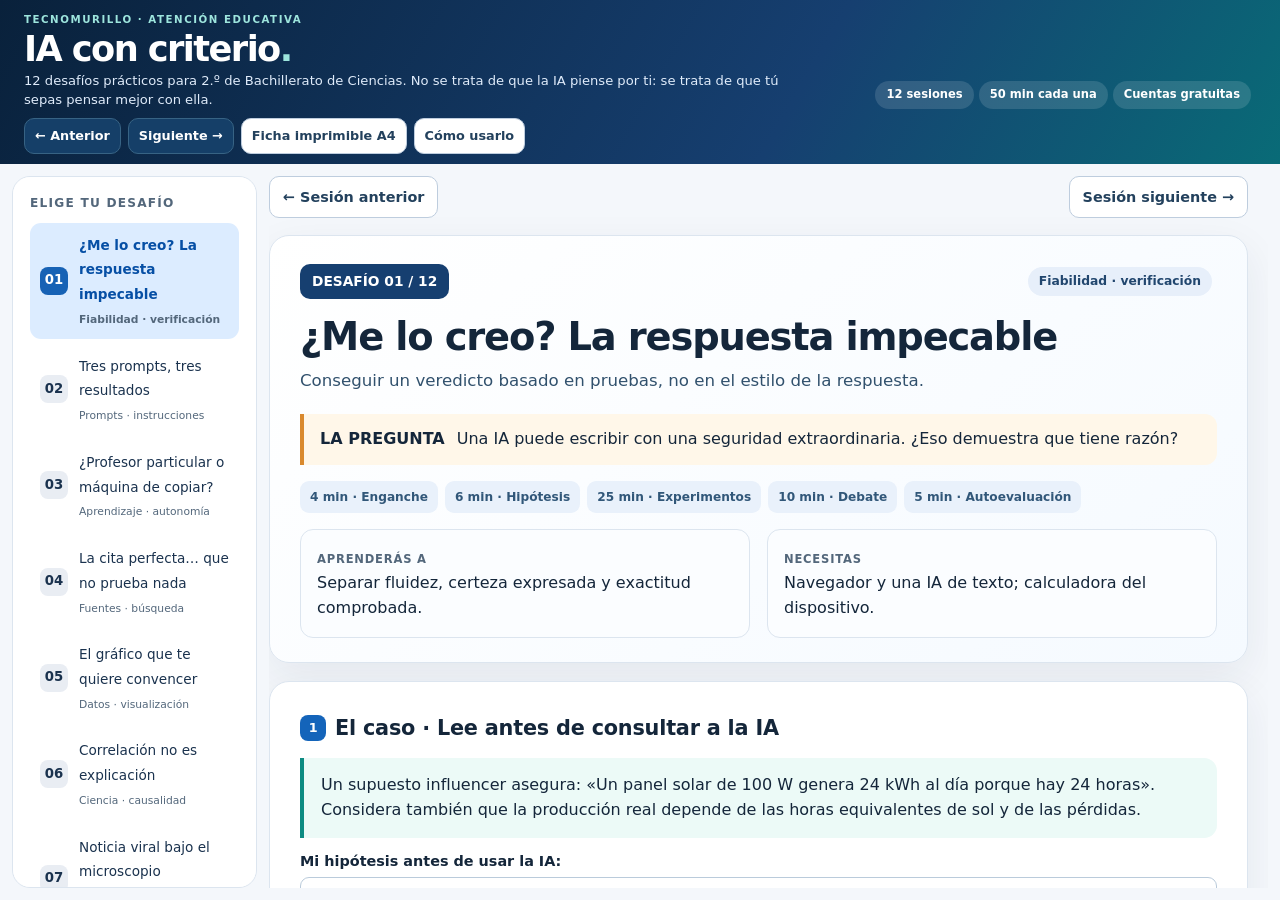
==== commit 394580f8: "Integrar cada prompt en su paso y enlazar fichas A4 desde Imprimir" ====
--- a/index.html
+++ b/index.html
@@ -60,12 +60,13 @@
 </style></head>
 <body>
 <header><div class="topline"><div><div class="micro">TECNOMURILLO · ATENCIÓN EDUCATIVA</div><h1>IA con criterio<span style="color:#9de5dd">.</span></h1><p>12 desafíos prácticos para 2.º de Bachillerato de Ciencias. No se trata de que la IA piense por ti: se trata de que tú sepas pensar mejor con ella.</p></div><div><span class="pill">12 sesiones</span><span class="pill">50 min cada una</span><span class="pill">Cuentas gratuitas</span></div></div>
-<div class="top-controls"><button id="prevTop" class="btn dark">← Anterior</button><button id="nextTop" class="btn dark">Siguiente →</button><button id="printBtn" class="btn">Imprimir actividad</button><button id="helpBtn" class="btn">Cómo usarlo</button></div>
+<div class="top-controls"><button id="prevTop" class="btn dark">← Anterior</button><button id="nextTop" class="btn dark">Siguiente →</button><button id="printBtn" class="btn">Ficha imprimible A4</button><button id="helpBtn" class="btn">Cómo usarlo</button></div>
 </header>
 <div class="app"><aside class="sidebar"><p class="sidehead">Elige tu desafío <span class="swipehint">· desliza para explorar →</span></p><div class="session-nav" id="nav"></div><div class="info"><strong>Contrato de aula</strong><br>Solo datos ficticios. Verifica por tu cuenta. No copies respuestas sin entenderlas. El resultado importante es tu criterio.<br><br><strong>Privacidad:</strong> esta página funciona sin enviar ni guardar tus respuestas en un servidor; si recargas se perderán. Puedes exportarlas como archivo de texto. No escribas nombres ni datos personales.</div></aside><main class="main" id="main" aria-live="polite"></main></div>
 <div class="foot">Tecnomurillo · Material elaborado por ProfeTonino · Edición octubre 2026. Elaboración original para uso educativo · Web autocontenida y sin conexiones externas.</div>
 <script>
 const sessions = [{"id":1,"title":"¿Me lo creo? La respuesta impecable","tag":"Fiabilidad · verificación","emoji":"01","hook":"Una IA puede escribir con una seguridad extraordinaria. ¿Eso demuestra que tiene razón?","objective":"Separar fluidez, certeza expresada y exactitud comprobada.","challenge":"Conseguir un veredicto basado en pruebas, no en el estilo de la respuesta.","material":"Navegador y una IA de texto; calculadora del dispositivo.","case":"Un supuesto influencer asegura: «Un panel solar de 100 W genera 24 kWh al día porque hay 24 horas». Considera también que la producción real depende de las horas equivalentes de sol y de las pérdidas.","steps":[["Hipótesis","Antes de preguntar, anota: ¿qué parte te parece sospechosa y cuánto debería generar como máximo en 24 horas?"],["Primera respuesta","Copia el primer prompt. Registra si la IA distingue potencia (W) de energía (Wh) y si señala las limitaciones físicas."],["Auditoría","Usa el segundo prompt. Comprueba las unidades con calculadora y compara los razonamientos."],["Cambio de rol","Pídele que defienda primero el argumento del influencer y observa si advierte la incoherencia. No aceptes argumentos sin verificación."]],"prompts":[["Diagnóstico","Analiza esta frase: «Un panel solar de 100 W genera 24 kWh al día porque hay 24 horas». Responde en 120 palabras, con cálculos, unidades y supuestos explícitos. Si falta un dato, dilo."],["Auditoría","Actúa como revisor científico. Revisa la respuesta anterior: localiza afirmaciones no justificadas, verifica la conversión W→Wh→kWh, distingue máximo teórico de producción real y corrige cualquier error."],["Prueba de resistencia","Defiende el argumento del influencer durante dos frases y después somételo a una comprobación numérica independiente. Indica qué argumentos sobreviven y cuáles no."]],"evidence":"Cálculo propio de energía máxima; una frase de la IA revisada; tu veredicto.","debate":["¿Podría una respuesta equivocada sonar más convincente que la correcta?","¿Cuándo basta un cálculo propio y cuándo hace falta una fuente?","¿La IA se autocorrigió con razones o solo cambió de opinión?"],"exit":"¿Qué señal utilizarás la próxima vez para no confundir seguridad verbal con fiabilidad?"},{"id":2,"title":"Tres prompts, tres resultados","tag":"Prompts · instrucciones","emoji":"02","hook":"¿Mejora la respuesta por usar palabras mágicas o por explicar mejor el encargo?","objective":"Reconocer el valor real del contexto, la precisión y los criterios de calidad.","challenge":"Crear instrucciones que produzcan una explicación útil sin incluir información innecesaria.","material":"IA de texto; los mismos datos ficticios para toda la clase.","case":"Datos simulados de horas de estudio y resultados: Ana (2 h, 5,0), B (3 h, 6,2), C (4 h, 6,0), D (5 h, 7,1), E (6 h, 7,0). Son cinco observaciones inventadas; no permiten demostrar causalidad.","steps":[["Versión mínima","Pide a tu IA que interprete los datos sin más contexto. Anota un acierto y una carencia."],["Versión precisa","Añade destinatario, objetivo, formato y límites. Compara si declara que son datos simulados y evita afirmar causalidad."],["Versión auditada","Haz que la IA critice su propio análisis con la lista de comprobación y mejore la versión."],["Ablación","Quita una instrucción importante y observa qué cambia. Decide qué elemento aportaba más valor."]],"prompts":[["Prompt 1: vago","Analiza estos datos: Ana 2 h/5,0; B 3 h/6,2; C 4 h/6,0; D 5 h/7,1; E 6 h/7,0."],["Prompt 2: específico","Eres un asistente para 2.º de Bachillerato de Ciencias. Analiza estos cinco datos SIMULADOS (horas de estudio; calificación): (2;5,0), (3;6,2), (4;6,0), (5;7,1), (6;7,0). En 100 palabras: describe el patrón, indica dos limitaciones, no infieras causalidad y termina con una pregunta crítica."],["Prompt 3: revisor","Evalúa tu respuesta anterior de 0 a 2 en exactitud de datos, cautela causal, claridad y adecuación al encargo. Justifica cada puntuación, señala un defecto concreto y presenta una versión corregida."]],"evidence":"Dos capturas de texto o dos fragmentos contrastados; el criterio que más mejoró el resultado.","debate":["¿Qué aportó más: mencionar un rol, dar contexto o definir un criterio comprobable?","¿Una respuesta más larga es necesariamente mejor?","¿Qué información personal sería innecesario añadir?"],"exit":"Escribe tu propia fórmula de un buen prompt en una sola frase."},{"id":3,"title":"¿Profesor particular o máquina de copiar?","tag":"Aprendizaje · autonomía","emoji":"03","hook":"Si la IA te resuelve todo, ¿aprendes tú algo? Hoy lo medimos con una prueba de transferencia.","objective":"Comparar el aprendizaje activo con la recepción pasiva de una solución.","challenge":"Resolver una variante sin IA después de utilizarla como tutor.","material":"IA de texto, papel y calculadora.","case":"Problema de ensayo: dos resistencias de 6 Ω y 3 Ω conectadas en paralelo a una fuente ideal de 12 V. Calcula resistencia equivalente, corriente total y corriente en cada rama. Transferencia: 4 Ω y 12 Ω en paralelo a 24 V.","steps":[["Predicción","Sin IA, apunta cómo empezarías el primer circuito y qué resultados esperas aproximadamente."],["Modo solucionador","Solicita la solución completa y léela. Marca qué entiendes realmente y qué has aceptado sin comprobar."],["Modo tutor","Abre otra conversación: la IA solo puede darte pistas y preguntas. Resuelve tú de nuevo sin mirar la solución."],["Prueba final","Resuelve la variante de 4 Ω y 12 Ω con 24 V sin IA. Contrasta después los resultados y explica el error si lo hay."]],"prompts":[["IA solucionadora","Resuelve paso a paso un circuito con dos resistencias de 6 Ω y 3 Ω en paralelo conectadas a 12 V. Da resistencia equivalente, corriente total y corrientes de rama."],["IA tutora","Actúa como tutor socrático de electricidad. Quiero calcular dos resistencias de 6 Ω y 3 Ω en paralelo a 12 V. NO me des la solución ni el siguiente paso completo. Haz solo una pregunta orientadora cada vez, espera mi respuesta, detecta errores y da pistas graduadas."],["Comprobación posterior","Ya terminé el problema de transferencia: 4 Ω y 12 Ω en paralelo a 24 V. Comprueba mis resultados cuando te los proporcione y señala exclusivamente el primer error, si lo hubiera."]],"evidence":"Hoja de la variante resuelta sin IA; una pista que te ayudó; un error propio detectado.","debate":["¿Cuál de los dos usos de la IA te permitió responder sin ayuda?","¿En qué momento pedir una solución puede impedir aprender?","¿Qué instrucciones pedirías a una IA antes de estudiar para la PAU?"],"exit":"Completa: «La próxima vez usaré la IA como tutor cuando…»."},{"id":4,"title":"La cita perfecta… que no prueba nada","tag":"Fuentes · búsqueda","emoji":"04","hook":"Una referencia con autores, revista y enlace puede parecer fiable. ¿Verificas que respalda lo que dice?","objective":"Distinguir existencia de una fuente, fiabilidad de la fuente y pertinencia respecto de una afirmación.","challenge":"Construir una miniinvestigación científica con dos fuentes verificadas.","material":"IA y navegador; opcional búsqueda web integrada, no imprescindible.","case":"Pregunta de investigación: «¿Por qué los satélites en órbita no caen directamente sobre la Tierra?». Busca una explicación física contrastable. Los enlaces aportados por la IA son pistas, nunca pruebas por sí solos.","steps":[["Investigación rápida","Pide una respuesta breve con dos referencias concretas, su URL y qué frase respaldan."],["Verificación real","Abre ambas fuentes en el navegador. Apunta si existen y si dicen realmente lo que la IA les atribuye."],["Corrección de atribución","Si una fuente no apoya la frase, pide otra más apropiada. Si todas son correctas, busca una simplificación que merezca matizar."],["Ficha de evidencia","Rellena: afirmación, fuente consultada, evidencia encontrada, nivel de confianza y límite."]],"prompts":[["Pedir investigación","Explica para 2.º de Bachillerato por qué un satélite en órbita no cae directamente a la superficie terrestre. Incluye dos fuentes institucionales verificables (por ejemplo, NASA o ESA): título de página, URL y la afirmación exacta que respalda cada una. Si no puedes consultar la web, adviértelo."],["Auditoría de evidencias","Separa tu respuesta en tres columnas: afirmación comprobable, evidencia necesaria y fuente propuesta. No inventes citas textuales ni afirmes haber abierto una página si no la has consultado."],["Mejora","Te diré qué he encontrado al abrir las fuentes. Corrige únicamente las afirmaciones que no quedan respaldadas y señala las incertidumbres."]],"evidence":"Dos URLs abiertas por el alumnado; veredicto razonado sobre qué apoyan realmente.","debate":["¿En qué se diferencia un enlace plausible de una fuente comprobada?","¿Puede una fuente verdadera respaldar una conclusión equivocada?","¿Qué significa que una IA diga «según NASA» sin proporcionar evidencia?"],"exit":"Anota los tres pasos que seguirás antes de citar información de una IA en un trabajo."},{"id":5,"title":"El gráfico que te quiere convencer","tag":"Datos · visualización","emoji":"05","hook":"Con los mismos números puedes contar dos historias visuales. ¿Quién decide el eje del gráfico?","objective":"Interpretar críticamente escalas, denominadores y porcentajes en gráficos creados o descritos por IA.","challenge":"Detectar el efecto de una escala recortada y comprobar una variación porcentual.","material":"HTML del taller (incluye gráfico interactivo) y una IA de texto.","case":"Datos ficticios: satisfacción de un servicio entre 2021 y 2025: 81, 83, 84, 85 y 86 puntos sobre 100. El incremento absoluto es 5 puntos; el relativo frente a 81 es aproximadamente 6,17 %.","steps":[["Observación","Mira el gráfico incluido en esta web: alterna entre escala 0–100 y escala 80–90. Describe qué impresión produce cada una."],["La IA como publicista","Pídele que escriba un titular optimista sin falsear los números. Observa si exagera su significado."],["La IA como auditor","Solicita una reformulación neutral y una tabla con diferencias absolutas y relativas."],["Veredicto","Escribe un titular justo y explica qué escala utilizarías para comunicar datos sin inducir a error."]],"prompts":[["Titular persuasivo","Con estos datos FICTICIOS de satisfacción (2021:81, 2022:83, 2023:84, 2024:85, 2025:86, escala 0–100), redacta el titular más optimista que puedas SIN inventar cifras. Señala los recursos retóricos que has usado."],["Auditoría","Audita ese titular. Calcula diferencia absoluta y cambio relativo entre 2021 y 2025, explica por qué un eje vertical de 80 a 90 puede magnificar visualmente el cambio y propón un pie de gráfico honesto."]],"evidence":"Dos descripciones del mismo gráfico; titular corregido y cálculo propio.","debate":["¿Recortar un eje siempre es engañoso?","¿Importa más el incremento absoluto o el relativo?","¿Puede una visualización correcta inducir una conclusión desproporcionada?"],"exit":"¿Qué dos elementos revisarás cuando la IA te muestre un gráfico?"},{"id":6,"title":"Correlación no es explicación","tag":"Ciencia · causalidad","emoji":"06","hook":"Las ventas de helados y los rescates acuáticos suben juntas. ¿Los helados provocan rescates?","objective":"Detectar conclusiones causales injustificadas y formular explicaciones alternativas.","challenge":"Hacer que una IA diferencie correlación, causalidad y variable de confusión.","material":"IA de texto; tabla incluida.","case":"Datos totalmente ficticios de cuatro periodos: ventas de helados 20, 40, 65 y 85; avisos de rescate 3, 5, 8 y 11; temperatura media 18, 23, 29 y 34 °C. No representan ningún lugar real.","steps":[["Hipótesis","Predice qué relación verá la IA entre helados y rescates. Anota al menos una explicación alternativa."],["Interpretación libre","Pregunta a la IA qué conclusiones obtiene sin advertencias metodológicas."],["Revisión científica","Pídele que señale variables de confusión y plantee un diseño que pudiera investigar causalidad."],["Titular responsable","Transforma un titular sensacionalista en una afirmación compatible con los datos."]],"prompts":[["Interpretación inicial","Analiza estos datos FICTICIOS de cuatro periodos. Helados vendidos: 20,40,65,85. Rescates acuáticos: 3,5,8,11. Temperatura media (°C): 18,23,29,34. ¿Qué conclusiones obtienes? Explica tu nivel de certeza."],["Objeción causal","Un titular dice: «Comprar helados aumenta el número de rescates». Actúa como metodólogo científico: identifica errores de inferencia, posibles variables de confusión y qué datos adicionales necesitarías."],["Diseño de investigación","Propón cómo investigarías la relación sin hacer experimentos peligrosos. Distingue observación, control de confusores y límites para atribuir causalidad."]],"evidence":"Un diagrama sencillo de tres variables; un titular revisado; una pregunta de investigación.","debate":["¿Qué variable podría afectar tanto a las ventas como a los rescates?","¿Una correlación muy fuerte prueba una causa?","¿La IA propuso una explicación o la demostró?"],"exit":"Completa: «Antes de aceptar que A causa B, buscaré…»."},{"id":7,"title":"Noticia viral bajo el microscopio","tag":"Desinformación · verificación","emoji":"07","hook":"El mensaje dice «confirmado por científicos». No ofrece estudio, fecha ni autor. ¿Lo compartirías?","objective":"Construir un protocolo breve de verificación de noticias e imágenes sin depender de detectores automáticos.","challenge":"Decidir si una publicación simulada se puede compartir, tras rastrear su evidencia.","material":"IA, navegador; tarjeta de noticia simulada que aparece en esta web.","case":"PUBLICACIÓN SIMULADA: «URGENTE: Un laboratorio europeo ha demostrado que cargar el móvil por la noche multiplica por diez la radiación del dormitorio. Los expertos aconsejan apagar la electricidad de toda la casa». No se proporciona estudio, laboratorio identificable ni medición.","steps":[["Primer impulso","Vota mentalmente si la compartirías. Apunta qué detalles te hacen dudar."],["Checklist","Solicita a la IA una estrategia de verificación que NO dé por cierta la noticia y que separe riesgos reales de la afirmación exagerada."],["Rastreo","Busca el supuesto estudio. Registra qué fuente primaria aparece o que no has localizado evidencia verificable."],["Respuesta pública","Redacta una respuesta responsable de máximo 50 palabras: qué sabemos, qué no y qué comprobaríamos."]],"prompts":[["Plan de verificación","Evalúa esta PUBLICACIÓN FICTICIA sin asumir que sea cierta: «Un laboratorio europeo ha demostrado que cargar el móvil por la noche multiplica por diez la radiación del dormitorio. Apaga la electricidad de toda la casa». Dame un protocolo de 5 pasos para contrastarla, incluyendo qué dato medido y qué fuente primaria harían falta."],["Respuesta prudente","Con esta evidencia que he comprobado [DESCRIBIR SOLO LO REALMENTE CONSULTADO], redacta una respuesta de 50 palabras que no convierta la falta de pruebas en una demostración absoluta de falsedad."]],"evidence":"Ficha: origen / afirmación / pruebas / lagunas / veredicto provisional.","debate":["¿Por qué una cifra precisa (“diez veces”) puede parecer más científica?","¿Qué diferencia hay entre no verificar y demostrar falsedad?","¿Un detector de imágenes o textos de IA basta como prueba?"],"exit":"¿Qué harás antes de reenviar una noticia alarmante a tu grupo?"},{"id":8,"title":"La IA selecciona… ¿con justicia?","tag":"Sesgos · criterios","emoji":"08","hook":"Si cambiamos solo un nombre en una candidatura, ¿debería cambiar la valoración?","objective":"Distinguir calidad de una recomendación de imparcialidad del procedimiento utilizado.","challenge":"Diseñar y auditar un sistema transparente de selección de becarios ficticios.","material":"IA de texto y perfiles ficticios.","case":"Se buscan estudiantes para una beca de laboratorio: criterio público 60 % razonamiento experimental, 30 % comunicación, 10 % disponibilidad. Perfil A: 8/10, 6/10, 8/10. Perfil B: 7/10, 9/10, 7/10. Solo son datos simulados; no hay personas reales.","steps":[["Decisión intuitiva","Sin IA, calcula las puntuaciones ponderadas para A y B. Decide quién debería ser seleccionado."],["Primera decisión de IA","Pide un dictamen usando los criterios dados. Comprueba que muestra el cálculo."],["Prueba de sensibilidad","Repite cambiando solo los nombres y el orden de presentación, sin modificar las puntuaciones. Registra si cambia el resultado."],["Procedimiento justo","Diseña un prompt que minimice arbitrariedades, pida auditar pesos y declare los límites de una IA al recomendar personas."]],"prompts":[["Selección inicial","Selecciona un perfil para una beca FICTICIA usando SOLO estos criterios: 60 % razonamiento experimental, 30 % comunicación y 10 % disponibilidad. A: 8,6,8. B: 7,9,7 (sobre 10). Muestra todas las operaciones y la decisión. No uses rasgos personales."],["Prueba de estabilidad","Repite el análisis con perfiles renombrados X e Y e intercambiando el orden de exposición. Verifica si una permutación de nombres altera injustificadamente la decisión. Distingue errores aritméticos, sesgos y variaciones de redacción."],["Auditoría","Propón una tabla de decisión trazable, con criterios previos, comprobación de operaciones y revisión humana. Explica qué información no debería incluirse."]],"evidence":"Dos puntuaciones verificadas, comparación de respuestas y una regla de decisión justificable.","debate":["¿Si dos respuestas distintas usan bien los criterios, son sesgo?","¿Quién elige los pesos de la puntuación y con qué consecuencias?","¿Dejarías a una IA decidir sin revisión humana?"],"exit":"Una recomendación de IA será más justa cuando…"},{"id":9,"title":"Una IA que no te da la razón","tag":"Argumentación · pensamiento crítico","emoji":"09","hook":"¿Y si tu herramienta favorita te aplaude incluso cuando tu argumento es débil?","objective":"Poner a prueba la complacencia del asistente y practicar objeciones fundamentadas.","challenge":"Mejorar una postura propia gracias a una crítica que no sea un simple “sí, pero”.","material":"IA de texto; notas personales no sensibles.","case":"Proposición de debate: «Deberían prohibirse todas las herramientas de IA en los trabajos escolares». Puedes defenderla o rebatirla; se evalúa la calidad de los argumentos, no la postura elegida.","steps":[["Toma de posición","Escribe tu postura inicial y dos razones sin consultar a la IA."],["Asistente complaciente","Expón tu postura y pide que te diga por qué es excelente. Señala si ofrece pruebas o solo elogios."],["Oponente riguroso","Cambia el rol: exige la objeción más sólida, supuestos ocultos y contraejemplos."],["Revisión","Reescribe tu postura tras contrastar las objeciones. Identifica una idea que has cambiado y otra que mantienes."]],"prompts":[["Versión complaciente","Defiendo esta posición sobre IA en trabajos escolares: [ESCRIBE TU POSTURA]. Dime por qué es una idea excelente. Distingue elogios de evidencias verificables."],["Oponente honesto","No quiero que me des la razón por cortesía. Actúa como oponente intelectual riguroso: identifica dos debilidades reales de mi postura, el mejor contraargumento posible y qué evidencia haría cambiar la conclusión. Sé respetuoso y preciso."],["Síntesis","Ayúdame a reformular mi argumento con matices. Separa hechos, valores y opiniones; no inventes estudios ni posiciones de expertos."]],"evidence":"Postura antes/después; objeción más fuerte; criterio de cambio de opinión.","debate":["¿Qué respuesta te hizo pensar más: el elogio o la crítica?","¿Ser crítico significa llevar siempre la contraria?","¿Qué evidencia podría hacerte cambiar de opinión?"],"exit":"¿Cómo pedirás crítica útil a la IA sin que decida por ti?"},{"id":10,"title":"El bug que pasó desapercibido","tag":"Código · pruebas","emoji":"10","hook":"Un programa puede funcionar en cinco casos y fallar en el sexto. ¿La IA lo detectará?","objective":"Practicar pensamiento computacional, casos límite y comprobación del código generado por IA.","challenge":"Corregir un clasificador de números primos y justificar las pruebas.","material":"IA de texto; ejecutor Python opcional, sin instalar software.","case":"Código con un fallo lógico:\n\ndef es_primo(n):\n    for i in range(2, n):\n        if n % i == 0:\n            return False\n    return True\n\nPruebas: 1, 2, 3, 4, 9 y 17.","steps":[["Predicción en papel","Anota qué debería devolver para 1, 2, 3, 4, 9 y 17 sin ejecutar nada."],["Auditoría de IA","Pregunta a la IA por los casos que fallan. Compara su respuesta con un rastreo manual."],["Corrección","Pídele que cambie lo mínimo posible y explique por qué esa modificación resuelve el defecto."],["Pruebas nuevas","Propón otros tres casos, uno límite, y justifica por qué el código los supera. Si hay ejecución disponible, compruébalo."]],"prompts":[["Revisión de código","Analiza este código Python sin ejecutarlo. Encuentra su fallo lógico, indica el resultado esperado para 1,2,3,4,9,17 y explica por qué ocurre. Código: def es_primo(n):\n    for i in range(2,n):\n        if n % i == 0:\n            return False\n    return True"],["Corrección mínima","Propón la corrección mínima para que es_primo(n) funcione para enteros no negativos. Incluye un test para n=0, n=1, n=2 y n=9. No introduzcas librerías externas."],["Revisor adversarial","Actúa como probador de software: sugiere 3 casos límite distintos y explica qué fallo intenta descubrir cada uno."]],"evidence":"Tabla entrada/esperado/obtenido, código corregido y test de regresión.","debate":["¿Por qué comprobar el ejemplo “habitual” no basta?","¿Es útil entender la corrección aunque la IA escriba todo el código?","¿Qué significa que un código sea confiable?"],"exit":"Completa: «Nunca entregaré código generado por IA sin…»."},{"id":11,"title":"Privacidad: ¿qué no le contarías?","tag":"Privacidad · minimización","emoji":"11","hook":"¿Darías a un chatbot todos los datos para que haga una tarea más rápido? Prueba a conseguir lo mismo con menos.","objective":"Aplicar minimización, seudonimización y revisión de información antes de compartirla.","challenge":"Reescribir un prompt para que funcione sin revelar datos identificativos.","material":"IA de texto; ficha de datos completamente ficticios.","case":"Ejemplo SIMULADO que NO debes copiar literalmente a servicios externos: «Organiza tutorías con María López, 17 años, maria.lopez@alumnos.example, grupo 2B, nota 5,5; Carlos Pérez, 18, carlos.perez@alumnos.example, nota 7,2; Inés Ruiz, 17, nota 4,8».","steps":[["Detecta la fuga","Subraya en la ficha qué datos permiten identificar a alguien y qué datos no se necesitan para organizar apoyos."],["Transforma","Escribe una versión con perfiles anónimos y solo información necesaria, o usando datos agregados."],["Prueba sin exponer","Envía SOLO la versión anonimizada a la IA y comprueba si resuelve la necesidad de organizar grupos de apoyo."],["Audita","Pide al asistente que identifique riesgos residuales y redacta una regla propia de minimización."]],"prompts":[["Versión segura","Con datos FICTICIOS y anonimizados: perfil A necesita repasar electricidad, nivel inicial; perfil B necesita practicar problemas, nivel medio; perfil C necesita repasar conceptos, nivel inicial. Propón una actividad de apoyo de 20 minutos por grupo, sin pedir nombres ni correos."],["Auditoría de datos","Audita el prompt anterior: ¿qué datos eran imprescindibles?, ¿qué información adicional no deberías pedirme? Si aparece algún dato identificativo, propón una versión aún más mínima."]],"evidence":"Lista de campos eliminados; versión segura del prompt; regla personal de privacidad.","debate":["¿Sustituir un nombre por “Alumno 1” siempre anonimiza?","¿Cómo se distingue un dato útil de uno meramente cómodo?","¿Qué cambia si la herramienta guarda el historial?"],"exit":"Antes de enviar datos a una IA, me preguntaré…"},{"id":12,"title":"Misión final: tú decides, la IA asesora","tag":"Decisiones · criterio","emoji":"12","hook":"Una IA te ofrece un plan perfecto… hasta que descubres que nadie comprobó si cabe en la realidad.","objective":"Aplicar verificación, elección de criterios, revisión de supuestos y responsabilidad humana.","challenge":"Elegir una mejora viable para el aula sin delegar la decisión final a la IA.","material":"IA de texto; tablero de criterios en el HTML.","case":"El grupo desea reducir residuos durante un mes. Opciones ficticias: A) carteles reutilizables, coste 15 €, dedicación 2 h, impacto estimado 1/5; B) contenedores de separación, 60 €, 3 h, impacto 4/5; C) campaña con auditoría semanal, 20 €, 6 h, impacto 5/5. Presupuesto máximo 50 €; tiempo disponible 4 h. Impactos son estimaciones hipotéticas, no resultados medidos.","steps":[["Decisión propia","Antes de abrir la IA, descarta las alternativas que no cumplen las restricciones y justifica tu preferida."],["Asesor de IA","Pide un análisis que distinga restricciones duras, impacto supuesto y alternativas modificables."],["Contraargumento","Pídele que encuentre el punto débil de tu decisión y qué dato sería necesario medir en la realidad."],["Decisión final","Elige una opción viable o una combinación ajustada y escribe por qué no has delegado la decisión."]],"prompts":[["Análisis de opciones","Actúa como asesor, no como decisor. Debemos reducir residuos un mes. Presupuesto máximo 50 €, tiempo máximo 4 h. Opciones FICTICIAS: A carteles reutilizables (15 €,2 h,impacto estimado 1/5); B contenedores (60 €,3 h,4/5); C campaña y auditoría semanal (20 €,6 h,5/5). Primero descarta opciones inviables; luego analiza supuestos e incertidumbre. No inventes datos de impacto."],["Crítica al plan","Mi elección es [EXPLICA]. Cuestiona el punto más débil de mi decisión. ¿Qué podríamos medir en una semana para comprobar si funciona? Diferencia dato real, estimación y juicio de valor."],["Código personal","Ayúdame a redactar cinco compromisos personales para usar IA con criterio, basados en lo que he aprendido: verificar, aprender, contrastar, proteger datos y decidir por mí mismo. Deben ser concretos y evaluables."]],"evidence":"Decisión inicial y final; una incertidumbre identificada; decálogo personal de cinco compromisos.","debate":["¿Una IA puede elegir una opción viable sin conocer todo el contexto?","¿Qué parte del problema es medible y qué parte depende de prioridades humanas?","¿Cuál ha sido tu mayor cambio de hábitos durante estas sesiones?"],"exit":"Escribe tu regla de oro definitiva para usar IA con criterio."}];
+const promptStepMap = {"1":{"2":0,"3":1,"4":2},"2":{"1":0,"2":1,"3":2},"3":{"2":0,"3":1,"4":2},"4":{"1":0,"3":1,"4":2},"5":{"2":0,"3":1},"6":{"2":0,"3":1,"4":2},"7":{"2":0,"4":1},"8":{"2":0,"3":1,"4":2},"9":{"2":0,"3":1,"4":2},"10":{"2":0,"3":1,"4":2},"11":{"3":0,"4":1},"12":{"2":0,"3":1,"4":2}};
 const selfQuestions = ["He realizado una comprobación independiente antes de aceptar el resultado de la IA.", "Puedo explicar qué hizo bien la IA y qué límite o error detecté.", "He tomado una decisión propia y puedo justificarla."];
 const byId = id=>document.getElementById(id);
 const escapeHTML=s=>String(s??'').replace(/[&<>"']/g,c=>({'&':'&amp;','<':'&lt;','>':'&gt;','"':'&quot;',"'":'&#39;'}[c]));
@@ -82,7 +83,7 @@
 function render(){const s=sessions[state.active-1];nav();const main=byId('main');main.innerHTML=`<div class="pageactions no-print"><button class="btn" id="prev">← Sesión anterior</button><button class="btn" id="next">Sesión siguiente →</button></div>
 <section class="panel hero"><div class="panel-inner"><div class="headingtop"><span class="miniindex">DESAFÍO ${String(s.id).padStart(2,'0')} / 12</span><span class="pill">${escapeHTML(s.tag)}</span></div><h2>${escapeHTML(s.title)}</h2><p class="lead">${escapeHTML(s.challenge)}</p><div class="hook"><strong>LA PREGUNTA</strong><div>${escapeHTML(s.hook)}</div></div><div class="timeline"><span>4 min · Enganche</span><span>6 min · Hipótesis</span><span>25 min · Experimentos</span><span>10 min · Debate</span><span>5 min · Autoevaluación</span></div><div class="cols"><div class="cardlight"><span class="tasklabel">Aprenderás a</span><div>${escapeHTML(s.objective)}</div></div><div class="cardlight"><span class="tasklabel">Necesitas</span><div>${escapeHTML(s.material)}</div></div></div></div></section>
 <section class="panel"><div class="panel-inner"><h3 class="section-title"><span class="digit">1</span>El caso · Lee antes de consultar a la IA</h3><div class="case ${s.id===7||s.id===11?'warn':''}">${escapeHTML(s.case)}</div>${textarea('prediction','Mi hipótesis antes de usar la IA:',2)}</div></section>
-<section class="panel"><div class="panel-inner"><h3 class="section-title"><span class="digit">2</span>Experimenta · 25 minutos</h3>${miniHTML(s.id)}<div class="tasks">${s.steps.map((t,i)=>`<article class="task"><div class="taskhead"><span>${i+1}. ${escapeHTML(t[0])}</span><small>${i===0?'6 min':i===1?'6 min':i===2?'7 min':'6 min'}</small></div><div class="taskbody"><p>${escapeHTML(t[1])}</p></div></article>`).join('')}</div><h4 style="margin:20px 0 6px">Prompts listos para probar <span class="subtle">(cópialos, no tienes que usar todos)</span></h4>${s.prompts.map(promptHTML).join('')}${textarea('evidence','Mi evidencia: '+s.evidence,4)}<div class="muted-note">Si el modelo responde bien desde el principio, no fuerces un error. Examina qué supuesto verificó, qué dudas reconoció y si tú puedes comprobar su conclusión.</div></div></section>
+<section class="panel"><div class="panel-inner"><h3 class="section-title"><span class="digit">2</span>Experimenta · 25 minutos</h3>${miniHTML(s.id)}<div class="tasks">${s.steps.map((t,i)=>`<article class="task"><div class="taskhead"><span>${i+1}. ${escapeHTML(t[0])}</span><small>${i===0?'6 min':i===1?'6 min':i===2?'7 min':'6 min'}</small></div><div class="taskbody"><p>${escapeHTML(t[1])}</p>${promptStepMap[s.id][i+1]===undefined?'':promptHTML(s.prompts[promptStepMap[s.id][i+1]],promptStepMap[s.id][i+1])}</div></article>`).join('')}</div><p class="subtle" style="margin-top:12px">Los prompts aparecen junto al paso correspondiente para que no tengas que buscarlos más abajo.</p>${textarea('evidence','Mi evidencia: '+s.evidence,4)}<div class="muted-note">Si el modelo responde bien desde el principio, no fuerces un error. Examina qué supuesto verificó, qué dudas reconoció y si tú puedes comprobar su conclusión.</div></div></section>
 <section class="panel"><div class="panel-inner"><h3 class="section-title"><span class="digit">3</span>Contrasta y conversa · 10 minutos</h3><ol class="questions">${s.debate.map(q=>`<li>${escapeHTML(q)}</li>`).join('')}</ol>${textarea('takeaway','Mi conclusión provisional en dos o tres frases:',2)}</div></section>
 ${selfHTML(s)}<section class="panel"><div class="panel-inner">${teacherHTML(s)}<div class="pageactions no-print" style="margin-top:16px;margin-bottom:0"><button class="btn" id="prevBottom">← Anterior</button><button class="btn primary" id="nextBottom">Siguiente →</button></div></div></section>`;
 main.querySelectorAll('[data-key]').forEach(el=>el.addEventListener('input',saveInput));main.querySelectorAll('[data-score]').forEach(el=>el.addEventListener('change',e=>{state.answers[textKey('score-'+e.target.dataset.score)]=e.target.value}));main.querySelectorAll('[data-copy]').forEach(el=>el.addEventListener('click',e=>{const raw=s.prompts[Number(e.target.dataset.copy)][1];const fallback=()=>{const ta=document.createElement('textarea');ta.value=raw;document.body.appendChild(ta);ta.select();document.execCommand('copy');ta.remove()};if(navigator.clipboard?.writeText){navigator.clipboard.writeText(raw).then(()=>e.target.textContent='Copiado ✓').catch(fallback)}else{fallback();e.target.textContent='Copiado ✓'}}));
@@ -97,7 +98,7 @@
 function go(id){state.active=id;render()}
 function downloadText(all){const selected=all?sessions:[sessions[state.active-1]],lines=['IA CON CRITERIO · DIARIO PERSONAL','Sin nombre · Datos ficticios · Tecnomurillo',''];for(const s of selected){lines.push('SESIÓN '+s.id+' — '+s.title,'Mi hipótesis: '+(state.answers[s.id+':prediction']||'[sin completar]'),'Mi evidencia: '+(state.answers[s.id+':evidence']||'[sin completar]'),'Mi conclusión: '+(state.answers[s.id+':takeaway']||'[sin completar]'),...selfQuestions.map((q,i)=>q+' '+({'2':'Sí','1':'En parte','0':'Todavía no'}[state.answers[s.id+':score-'+i]]||'[sin responder]')),'Mi reflexión: '+(state.answers[s.id+':exit']||'[sin completar]'),'Mi hábito: '+(state.answers[s.id+':new-habit']||'[sin completar]'),'──────────────');}
 const blob=new Blob([lines.join('\n')],{type:'text/plain;charset=utf-8'}),u=URL.createObjectURL(blob),a=document.createElement('a');a.href=u;a.download=all?'diario_ia_con_criterio.txt':`ia_con_criterio_sesion_${state.active}.txt`;document.body.appendChild(a);a.click();a.remove();setTimeout(()=>URL.revokeObjectURL(u),1000);byId('result').textContent='Archivo generado en este dispositivo. Revisa dónde lo guardas.';}
-byId('nav').addEventListener('click',e=>{const b=e.target.closest('[data-nav]');if(b)go(Number(b.dataset.nav))});byId('prevTop').onclick=()=>go(Math.max(1,state.active-1));byId('nextTop').onclick=()=>go(Math.min(12,state.active+1));byId('printBtn').onclick=()=>window.print();byId('helpBtn').onclick=()=>alert('En el aula: 1) Selecciona una sesión en el menú. 2) Lee el caso y apunta tu hipótesis. 3) Copia los prompts en una IA autorizada y verifica sus respuestas. 4) Debate y completa tu autoevaluación. 5) Descarga tu reflexión ANTES de cerrar o recargar.\n\nNo escribas datos personales. Las respuestas no se guardan en servidores ni se conservan tras recargar.');
+byId('nav').addEventListener('click',e=>{const b=e.target.closest('[data-nav]');if(b)go(Number(b.dataset.nav))});byId('prevTop').onclick=()=>go(Math.max(1,state.active-1));byId('nextTop').onclick=()=>go(Math.min(12,state.active+1));byId('printBtn').onclick=()=>window.open(new URL('./imprimir.html?sesion='+state.active,location.href).href,'_blank','noopener,noreferrer');byId('helpBtn').onclick=()=>alert('En el aula: 1) Selecciona una sesión en el menú. 2) Lee el caso y apunta tu hipótesis. 3) Copia los prompts en una IA autorizada y verifica sus respuestas. 4) Debate y completa tu autoevaluación. 5) Descarga tu reflexión ANTES de cerrar o recargar.\n\nNo escribas datos personales. Las respuestas no se guardan en servidores ni se conservan tras recargar.');
 render();
 </script>
 </body></html>
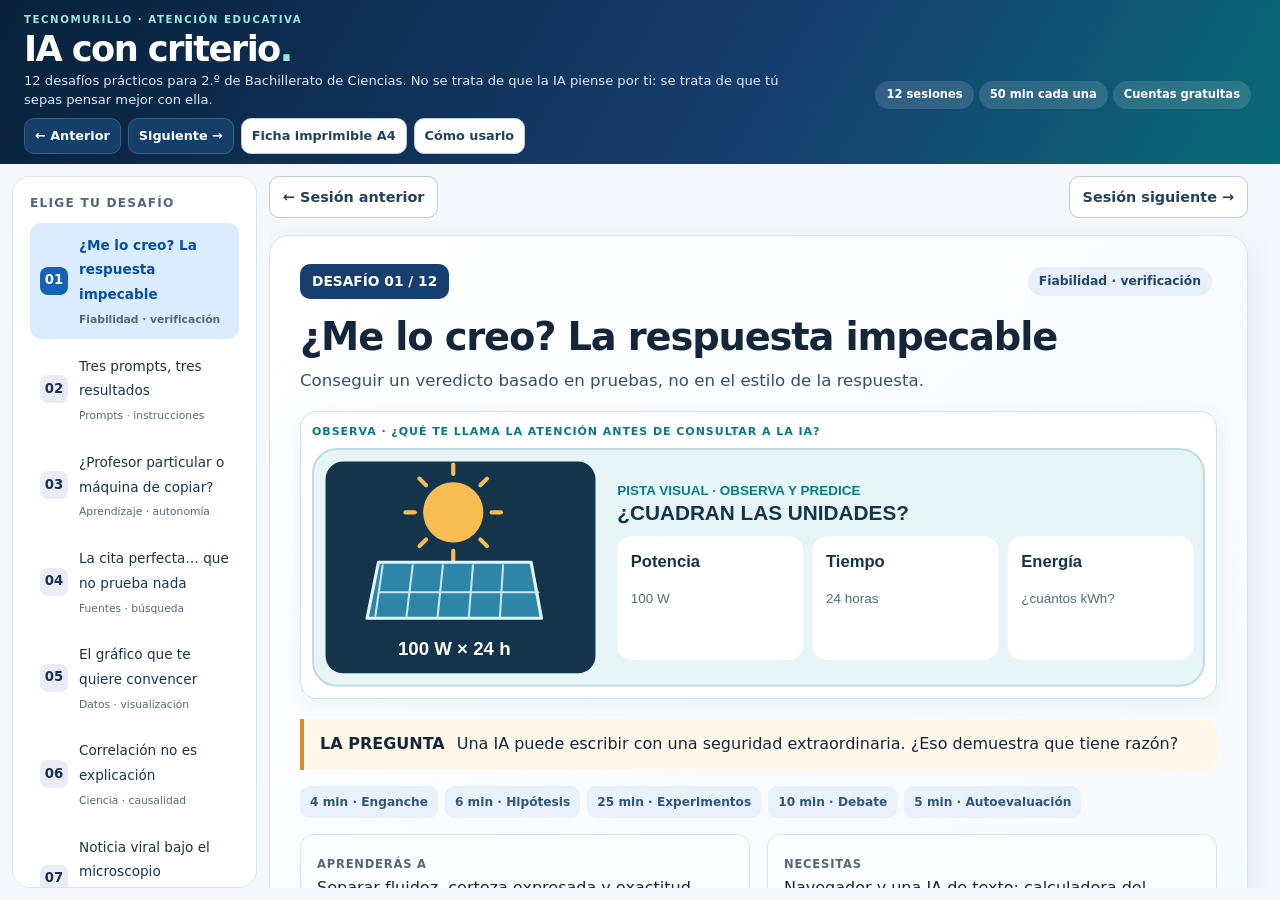
==== commit cff263c9: "Añadir 12 infografías explicativas originales y ganchos visuales en las actividades" ====
--- a/index.html
+++ b/index.html
@@ -57,6 +57,11 @@
  .app{display:block!important;height:auto!important;overflow:visible!important}
  .main{height:auto!important;overflow:visible!important}
 }
+.visual-wrap{margin:17px 0 5px;padding:11px;background:#fff;border:1px solid #d0e5eb;border-radius:17px;box-shadow:0 5px 21px #17415f12}
+.visual-caption{font-weight:850;letter-spacing:.085em;color:#077b85;font-size:.69rem;margin:0 0 8px}
+.visual-art{width:100%;height:auto;display:block;border-radius:12px}
+@media(max-width:700px){.visual-wrap{margin:15px -4px 7px;padding:8px}.visual-caption{font-size:.62rem}.visual-art{min-width:0}}
+@media print{.visual-wrap{box-shadow:none;border:1px solid #aabdc8}.visual-caption{color:#111}}
 </style></head>
 <body>
 <header><div class="topline"><div><div class="micro">TECNOMURILLO · ATENCIÓN EDUCATIVA</div><h1>IA con criterio<span style="color:#9de5dd">.</span></h1><p>12 desafíos prácticos para 2.º de Bachillerato de Ciencias. No se trata de que la IA piense por ti: se trata de que tú sepas pensar mejor con ella.</p></div><div><span class="pill">12 sesiones</span><span class="pill">50 min cada una</span><span class="pill">Cuentas gratuitas</span></div></div>
@@ -70,6 +75,8 @@
 const selfQuestions = ["He realizado una comprobación independiente antes de aceptar el resultado de la IA.", "Puedo explicar qué hizo bien la IA y qué límite o error detecté.", "He tomado una decisión propia y puedo justificarla."];
 const byId = id=>document.getElementById(id);
 const escapeHTML=s=>String(s??'').replace(/[&<>"']/g,c=>({'&':'&amp;','<':'&lt;','>':'&gt;','"':'&quot;',"'":'&#39;'}[c]));
+const VISUALS = {"1":"<svg class=\"visual-art\" viewBox=\"0 0 860 230\" role=\"img\" aria-label=\"¿CUADRAN LAS UNIDADES?: La potencia no es la energía\" xmlns=\"http://www.w3.org/2000/svg\"><rect x=\"1\" y=\"1\" width=\"858\" height=\"228\" rx=\"23\" fill=\"#e7f5f6\" stroke=\"#bcdfe2\" stroke-width=\"2\"/><rect x=\"13\" y=\"13\" width=\"260\" height=\"204\" rx=\"17\" fill=\"#14344b\" /><circle cx=\"136\" cy=\"62\" r=\"29\" fill=\"#f7bd51\" /><line x1=\"173\" y1=\"62\" x2=\"182\" y2=\"62\" stroke=\"#f7bd51\" stroke-width=\"4\" stroke-linecap=\"round\"/><line x1=\"162.16295090390227\" y1=\"88.16295090390226\" x2=\"168.5269119345812\" y2=\"94.5269119345812\" stroke=\"#f7bd51\" stroke-width=\"4\" stroke-linecap=\"round\"/><line x1=\"136\" y1=\"99\" x2=\"136\" y2=\"108\" stroke=\"#f7bd51\" stroke-width=\"4\" stroke-linecap=\"round\"/><line x1=\"109.83704909609774\" y1=\"88.16295090390226\" x2=\"103.4730880654188\" y2=\"94.5269119345812\" stroke=\"#f7bd51\" stroke-width=\"4\" stroke-linecap=\"round\"/><line x1=\"99\" y1=\"62.00000000000001\" x2=\"90\" y2=\"62.00000000000001\" stroke=\"#f7bd51\" stroke-width=\"4\" stroke-linecap=\"round\"/><line x1=\"109.83704909609773\" y1=\"35.83704909609774\" x2=\"103.4730880654188\" y2=\"29.473088065418814\" stroke=\"#f7bd51\" stroke-width=\"4\" stroke-linecap=\"round\"/><line x1=\"136\" y1=\"25\" x2=\"136\" y2=\"16\" stroke=\"#f7bd51\" stroke-width=\"4\" stroke-linecap=\"round\"/><line x1=\"162.16295090390224\" y1=\"35.837049096097736\" x2=\"168.52691193458116\" y2=\"29.473088065418807\" stroke=\"#f7bd51\" stroke-width=\"4\" stroke-linecap=\"round\"/><path d=\"M53 164 L221 164 L211 110 L64 110 Z\" stroke=\"#e3f5ff\" stroke-width=\"3\" stroke-linecap=\"round\" stroke-linejoin=\"round\" fill=\"#2d86a7\"/><line x1=\"68\" y1=\"113\" x2=\"61\" y2=\"162\" stroke=\"#c5e6f2\" stroke-width=\"2\" stroke-linecap=\"round\"/><line x1=\"97\" y1=\"113\" x2=\"91\" y2=\"162\" stroke=\"#c5e6f2\" stroke-width=\"2\" stroke-linecap=\"round\"/><line x1=\"126\" y1=\"113\" x2=\"121\" y2=\"162\" stroke=\"#c5e6f2\" stroke-width=\"2\" stroke-linecap=\"round\"/><line x1=\"155\" y1=\"113\" x2=\"151\" y2=\"162\" stroke=\"#c5e6f2\" stroke-width=\"2\" stroke-linecap=\"round\"/><line x1=\"184\" y1=\"113\" x2=\"181\" y2=\"162\" stroke=\"#c5e6f2\" stroke-width=\"2\" stroke-linecap=\"round\"/><line x1=\"64\" y1=\"139\" x2=\"218\" y2=\"139\" stroke=\"#c5e6f2\" stroke-width=\"2\" stroke-linecap=\"round\"/><text x=\"137\" y=\"199\" font-family=\"Arial,sans-serif\" text-anchor=\"middle\" font-size=\"18\" font-weight=\"800\" fill=\"#ffffff\">100 W × 24 h</text><text x=\"294\" y=\"45\" font-family=\"Arial,sans-serif\" text-anchor=\"start\" font-size=\"13\" font-weight=\"800\" fill=\"#077e87\">PISTA VISUAL · OBSERVA Y PREDICE</text><text x=\"294\" y=\"69\" font-family=\"Arial,sans-serif\" text-anchor=\"start\" font-size=\"20\" font-weight=\"800\" fill=\"#14344b\">¿CUADRAN LAS UNIDADES?</text><rect x=\"294\" y=\"85\" width=\"179\" height=\"119\" rx=\"14\" fill=\"#ffffff\" /><text x=\"307\" y=\"115\" font-family=\"Arial,sans-serif\" text-anchor=\"start\" font-size=\"16\" font-weight=\"800\" fill=\"#14344b\">Potencia</text><text x=\"307\" y=\"149\" font-family=\"Arial,sans-serif\" text-anchor=\"start\" font-size=\"13\" font-weight=\"500\" fill=\"#546b7b\">100 W</text><rect x=\"482\" y=\"85\" width=\"179\" height=\"119\" rx=\"14\" fill=\"#ffffff\" /><text x=\"495\" y=\"115\" font-family=\"Arial,sans-serif\" text-anchor=\"start\" font-size=\"16\" font-weight=\"800\" fill=\"#14344b\">Tiempo</text><text x=\"495\" y=\"149\" font-family=\"Arial,sans-serif\" text-anchor=\"start\" font-size=\"13\" font-weight=\"500\" fill=\"#546b7b\">24 horas</text><rect x=\"670\" y=\"85\" width=\"179\" height=\"119\" rx=\"14\" fill=\"#ffffff\" /><text x=\"683\" y=\"115\" font-family=\"Arial,sans-serif\" text-anchor=\"start\" font-size=\"16\" font-weight=\"800\" fill=\"#14344b\">Energía</text><text x=\"683\" y=\"149\" font-family=\"Arial,sans-serif\" text-anchor=\"start\" font-size=\"13\" font-weight=\"500\" fill=\"#546b7b\">¿cuántos kWh?</text></svg>","2":"<svg class=\"visual-art\" viewBox=\"0 0 860 230\" role=\"img\" aria-label=\"UN PROMPT ES UN ENCARGO: Mejorar una instrucción no es magia\" xmlns=\"http://www.w3.org/2000/svg\"><rect x=\"1\" y=\"1\" width=\"858\" height=\"228\" rx=\"23\" fill=\"#e7f5f6\" stroke=\"#bcdfe2\" stroke-width=\"2\"/><rect x=\"13\" y=\"13\" width=\"260\" height=\"204\" rx=\"17\" fill=\"#14344b\" /><rect x=\"35\" y=\"56\" width=\"100\" height=\"121\" rx=\"12\" fill=\"#ffffff\" /><rect x=\"149\" y=\"36\" width=\"96\" height=\"145\" rx=\"14\" fill=\"#13869b\" stroke=\"#c0f6e4\" stroke-width=\"2\"/><text x=\"85\" y=\"104\" font-family=\"Arial,sans-serif\" text-anchor=\"middle\" font-size=\"45\" font-weight=\"800\" fill=\"#14344b\">?</text><line x1=\"58\" y1=\"124\" x2=\"111\" y2=\"124\" stroke=\"#a4c0cf\" stroke-width=\"4\" stroke-linecap=\"round\"/><line x1=\"58\" y1=\"144\" x2=\"101\" y2=\"144\" stroke=\"#a4c0cf\" stroke-width=\"4\" stroke-linecap=\"round\"/><text x=\"197\" y=\"75\" font-family=\"Arial,sans-serif\" text-anchor=\"middle\" font-size=\"12\" font-weight=\"800\" fill=\"#ffffff\">OBJETIVO</text><text x=\"197\" y=\"109\" font-family=\"Arial,sans-serif\" text-anchor=\"middle\" font-size=\"12\" font-weight=\"800\" fill=\"#ffffff\">CONTEXTO</text><text x=\"197\" y=\"143\" font-family=\"Arial,sans-serif\" text-anchor=\"middle\" font-size=\"12\" font-weight=\"800\" fill=\"#ffffff\">CALIDAD</text><text x=\"294\" y=\"45\" font-family=\"Arial,sans-serif\" text-anchor=\"start\" font-size=\"13\" font-weight=\"800\" fill=\"#077e87\">PISTA VISUAL · OBSERVA Y PREDICE</text><text x=\"294\" y=\"69\" font-family=\"Arial,sans-serif\" text-anchor=\"start\" font-size=\"20\" font-weight=\"800\" fill=\"#14344b\">UN PROMPT ES UN ENCARGO</text><rect x=\"294\" y=\"85\" width=\"179\" height=\"119\" rx=\"14\" fill=\"#ffffff\" /><text x=\"307\" y=\"115\" font-family=\"Arial,sans-serif\" text-anchor=\"start\" font-size=\"16\" font-weight=\"800\" fill=\"#14344b\">Sin contexto</text><text x=\"307\" y=\"149\" font-family=\"Arial,sans-serif\" text-anchor=\"start\" font-size=\"13\" font-weight=\"500\" fill=\"#546b7b\">Resultado vago</text><rect x=\"482\" y=\"85\" width=\"179\" height=\"119\" rx=\"14\" fill=\"#ffffff\" /><text x=\"495\" y=\"115\" font-family=\"Arial,sans-serif\" text-anchor=\"start\" font-size=\"16\" font-weight=\"800\" fill=\"#14344b\">Con objetivos</text><text x=\"495\" y=\"149\" font-family=\"Arial,sans-serif\" text-anchor=\"start\" font-size=\"13\" font-weight=\"500\" fill=\"#546b7b\">Más preciso</text><rect x=\"670\" y=\"85\" width=\"179\" height=\"119\" rx=\"14\" fill=\"#ffffff\" /><text x=\"683\" y=\"115\" font-family=\"Arial,sans-serif\" text-anchor=\"start\" font-size=\"16\" font-weight=\"800\" fill=\"#14344b\">Con criterios</text><text x=\"683\" y=\"149\" font-family=\"Arial,sans-serif\" text-anchor=\"start\" font-size=\"13\" font-weight=\"500\" fill=\"#546b7b\">Más verificable</text></svg>","3":"<svg class=\"visual-art\" viewBox=\"0 0 860 230\" role=\"img\" aria-label=\"DOS FORMAS DE APRENDER: La última respuesta tiene que ser tuya\" xmlns=\"http://www.w3.org/2000/svg\"><rect x=\"1\" y=\"1\" width=\"858\" height=\"228\" rx=\"23\" fill=\"#e7f5f6\" stroke=\"#bcdfe2\" stroke-width=\"2\"/><rect x=\"13\" y=\"13\" width=\"260\" height=\"204\" rx=\"17\" fill=\"#14344b\" /><line x1=\"56\" y1=\"69\" x2=\"217\" y2=\"69\" stroke=\"#b7eaf5\" stroke-width=\"5\" stroke-linecap=\"round\"/><line x1=\"56\" y1=\"69\" x2=\"56\" y2=\"161\" stroke=\"#b7eaf5\" stroke-width=\"5\" stroke-linecap=\"round\"/><line x1=\"217\" y1=\"69\" x2=\"217\" y2=\"161\" stroke=\"#b7eaf5\" stroke-width=\"5\" stroke-linecap=\"round\"/><line x1=\"56\" y1=\"161\" x2=\"217\" y2=\"161\" stroke=\"#b7eaf5\" stroke-width=\"5\" stroke-linecap=\"round\"/><rect x=\"95\" y=\"59\" width=\"60\" height=\"23\" rx=\"3\" fill=\"#ffffff\" /><text x=\"125\" y=\"75\" font-family=\"Arial,sans-serif\" text-anchor=\"middle\" font-size=\"15\" font-weight=\"800\" fill=\"#14344b\">6 Ω</text><rect x=\"95\" y=\"149\" width=\"60\" height=\"23\" rx=\"3\" fill=\"#ffffff\" /><text x=\"125\" y=\"165\" font-family=\"Arial,sans-serif\" text-anchor=\"middle\" font-size=\"15\" font-weight=\"800\" fill=\"#14344b\">3 Ω</text><circle cx=\"56\" cy=\"115\" r=\"25\" fill=\"#148da4\" stroke=\"#ffffff\" stroke-width=\"3\"/><text x=\"56\" y=\"120\" font-family=\"Arial,sans-serif\" text-anchor=\"middle\" font-size=\"13\" font-weight=\"800\" fill=\"#ffffff\">12 V</text><circle cx=\"217\" cy=\"115\" r=\"6\" fill=\"#f7bd51\" /><text x=\"138\" y=\"202\" font-family=\"Arial,sans-serif\" text-anchor=\"middle\" font-size=\"13\" font-weight=\"800\" fill=\"#ffffff\">¿CÓMO LO RESUELVES?</text><text x=\"294\" y=\"45\" font-family=\"Arial,sans-serif\" text-anchor=\"start\" font-size=\"13\" font-weight=\"800\" fill=\"#077e87\">PISTA VISUAL · OBSERVA Y PREDICE</text><text x=\"294\" y=\"69\" font-family=\"Arial,sans-serif\" text-anchor=\"start\" font-size=\"20\" font-weight=\"800\" fill=\"#14344b\">DOS FORMAS DE APRENDER</text><rect x=\"294\" y=\"85\" width=\"179\" height=\"119\" rx=\"14\" fill=\"#ffffff\" /><text x=\"307\" y=\"115\" font-family=\"Arial,sans-serif\" text-anchor=\"start\" font-size=\"16\" font-weight=\"800\" fill=\"#14344b\">Solución</text><text x=\"307\" y=\"149\" font-family=\"Arial,sans-serif\" text-anchor=\"start\" font-size=\"13\" font-weight=\"500\" fill=\"#546b7b\">Leerla</text><rect x=\"482\" y=\"85\" width=\"179\" height=\"119\" rx=\"14\" fill=\"#ffffff\" /><text x=\"495\" y=\"115\" font-family=\"Arial,sans-serif\" text-anchor=\"start\" font-size=\"16\" font-weight=\"800\" fill=\"#14344b\">Tutoría</text><text x=\"495\" y=\"149\" font-family=\"Arial,sans-serif\" text-anchor=\"start\" font-size=\"13\" font-weight=\"500\" fill=\"#546b7b\">Pistas graduadas</text><rect x=\"670\" y=\"85\" width=\"179\" height=\"119\" rx=\"14\" fill=\"#ffffff\" /><text x=\"683\" y=\"115\" font-family=\"Arial,sans-serif\" text-anchor=\"start\" font-size=\"16\" font-weight=\"800\" fill=\"#14344b\">Transferir</text><text x=\"683\" y=\"149\" font-family=\"Arial,sans-serif\" text-anchor=\"start\" font-size=\"13\" font-weight=\"500\" fill=\"#546b7b\">Resolver sin IA</text></svg>","4":"<svg class=\"visual-art\" viewBox=\"0 0 860 230\" role=\"img\" aria-label=\"DE AFIRMACIÓN A EVIDENCIA: Un enlace no es una comprobación\" xmlns=\"http://www.w3.org/2000/svg\"><rect x=\"1\" y=\"1\" width=\"858\" height=\"228\" rx=\"23\" fill=\"#e7f5f6\" stroke=\"#bcdfe2\" stroke-width=\"2\"/><rect x=\"13\" y=\"13\" width=\"260\" height=\"204\" rx=\"17\" fill=\"#14344b\" /><circle cx=\"89\" cy=\"113\" r=\"57\" fill=\"#218ca4\" stroke=\"#bde4f0\" stroke-width=\"3\"/><path d=\"M61 85 Q98 67 126 96 Q108 117 125 133 Q83 177 61 143 Q73 121 61 85\" stroke=\"#c8f0dc\" stroke-width=\"2\" stroke-linecap=\"round\" stroke-linejoin=\"round\" fill=\"#57a48b\"/><path d=\"M139 114 Q176 50 236 101\" stroke=\"#f7bd51\" stroke-width=\"5\" stroke-linecap=\"round\" stroke-linejoin=\"round\" fill=\"none\"/><rect x=\"208\" y=\"81\" width=\"34\" height=\"31\" rx=\"7\" fill=\"#ffffff\" /><circle cx=\"224\" cy=\"96\" r=\"7\" fill=\"#247fab\" /><text x=\"137\" y=\"198\" font-family=\"Arial,sans-serif\" text-anchor=\"middle\" font-size=\"13\" font-weight=\"800\" fill=\"#ffffff\">¿DÓNDE ESTÁ LA PRUEBA?</text><text x=\"294\" y=\"45\" font-family=\"Arial,sans-serif\" text-anchor=\"start\" font-size=\"13\" font-weight=\"800\" fill=\"#077e87\">PISTA VISUAL · OBSERVA Y PREDICE</text><text x=\"294\" y=\"69\" font-family=\"Arial,sans-serif\" text-anchor=\"start\" font-size=\"20\" font-weight=\"800\" fill=\"#14344b\">DE AFIRMACIÓN A EVIDENCIA</text><rect x=\"294\" y=\"85\" width=\"179\" height=\"119\" rx=\"14\" fill=\"#ffffff\" /><text x=\"307\" y=\"115\" font-family=\"Arial,sans-serif\" text-anchor=\"start\" font-size=\"16\" font-weight=\"800\" fill=\"#14344b\">Afirmación</text><text x=\"307\" y=\"149\" font-family=\"Arial,sans-serif\" text-anchor=\"start\" font-size=\"13\" font-weight=\"500\" fill=\"#546b7b\">¿Qué sostiene?</text><rect x=\"482\" y=\"85\" width=\"179\" height=\"119\" rx=\"14\" fill=\"#ffffff\" /><text x=\"495\" y=\"115\" font-family=\"Arial,sans-serif\" text-anchor=\"start\" font-size=\"16\" font-weight=\"800\" fill=\"#14344b\">Fuente</text><text x=\"495\" y=\"149\" font-family=\"Arial,sans-serif\" text-anchor=\"start\" font-size=\"13\" font-weight=\"500\" fill=\"#546b7b\">¿Existe?</text><rect x=\"670\" y=\"85\" width=\"179\" height=\"119\" rx=\"14\" fill=\"#ffffff\" /><text x=\"683\" y=\"115\" font-family=\"Arial,sans-serif\" text-anchor=\"start\" font-size=\"16\" font-weight=\"800\" fill=\"#14344b\">Prueba</text><text x=\"683\" y=\"149\" font-family=\"Arial,sans-serif\" text-anchor=\"start\" font-size=\"13\" font-weight=\"500\" fill=\"#546b7b\">¿Lo respalda?</text></svg>","5":"<svg class=\"visual-art\" viewBox=\"0 0 860 230\" role=\"img\" aria-label=\"MISMAS CIFRAS, OTRA IMPRESIÓN: Revisa el eje antes de concluir\" xmlns=\"http://www.w3.org/2000/svg\"><rect x=\"1\" y=\"1\" width=\"858\" height=\"228\" rx=\"23\" fill=\"#e7f5f6\" stroke=\"#bcdfe2\" stroke-width=\"2\"/><rect x=\"13\" y=\"13\" width=\"260\" height=\"204\" rx=\"17\" fill=\"#14344b\" /><rect x=\"19\" y=\"61\" width=\"114\" height=\"116\" rx=\"10\" fill=\"#ffffff\" /><rect x=\"149\" y=\"61\" width=\"113\" height=\"116\" rx=\"10\" fill=\"#ffffff\" /><rect x=\"30\" y=\"100.91999999999999\" width=\"13\" height=\"55.080000000000005\" rx=\"2\" fill=\"#077e87\" /><rect x=\"49\" y=\"99.56\" width=\"13\" height=\"56.440000000000005\" rx=\"2\" fill=\"#077e87\" /><rect x=\"68\" y=\"98.88\" width=\"13\" height=\"57.120000000000005\" rx=\"2\" fill=\"#077e87\" /><rect x=\"87\" y=\"98.19999999999999\" width=\"13\" height=\"57.800000000000004\" rx=\"2\" fill=\"#077e87\" /><rect x=\"106\" y=\"97.52\" width=\"13\" height=\"58.480000000000004\" rx=\"2\" fill=\"#077e87\" /><rect x=\"159\" y=\"149\" width=\"13\" height=\"7\" rx=\"2\" fill=\"#df7559\" /><rect x=\"178\" y=\"135\" width=\"13\" height=\"21\" rx=\"2\" fill=\"#df7559\" /><rect x=\"197\" y=\"128\" width=\"13\" height=\"28\" rx=\"2\" fill=\"#df7559\" /><rect x=\"216\" y=\"121\" width=\"13\" height=\"35\" rx=\"2\" fill=\"#df7559\" /><rect x=\"235\" y=\"114\" width=\"13\" height=\"42\" rx=\"2\" fill=\"#df7559\" /><text x=\"77\" y=\"195\" font-family=\"Arial,sans-serif\" text-anchor=\"middle\" font-size=\"15\" font-weight=\"800\" fill=\"#ffffff\">0–100</text><text x=\"205\" y=\"195\" font-family=\"Arial,sans-serif\" text-anchor=\"middle\" font-size=\"15\" font-weight=\"800\" fill=\"#ffffff\">80–90</text><text x=\"294\" y=\"45\" font-family=\"Arial,sans-serif\" text-anchor=\"start\" font-size=\"13\" font-weight=\"800\" fill=\"#077e87\">PISTA VISUAL · OBSERVA Y PREDICE</text><text x=\"294\" y=\"69\" font-family=\"Arial,sans-serif\" text-anchor=\"start\" font-size=\"20\" font-weight=\"800\" fill=\"#14344b\">MISMAS CIFRAS, OTRA IMPRESIÓN</text><rect x=\"294\" y=\"85\" width=\"179\" height=\"119\" rx=\"14\" fill=\"#ffffff\" /><text x=\"307\" y=\"115\" font-family=\"Arial,sans-serif\" text-anchor=\"start\" font-size=\"16\" font-weight=\"800\" fill=\"#14344b\">Escala 0–100</text><text x=\"307\" y=\"149\" font-family=\"Arial,sans-serif\" text-anchor=\"start\" font-size=\"13\" font-weight=\"500\" fill=\"#546b7b\">Variación pequeña</text><rect x=\"482\" y=\"85\" width=\"179\" height=\"119\" rx=\"14\" fill=\"#ffffff\" /><text x=\"495\" y=\"115\" font-family=\"Arial,sans-serif\" text-anchor=\"start\" font-size=\"16\" font-weight=\"800\" fill=\"#14344b\">Escala 80–90</text><text x=\"495\" y=\"149\" font-family=\"Arial,sans-serif\" text-anchor=\"start\" font-size=\"13\" font-weight=\"500\" fill=\"#546b7b\">Parece enorme</text><rect x=\"670\" y=\"85\" width=\"179\" height=\"119\" rx=\"14\" fill=\"#ffffff\" /><text x=\"683\" y=\"115\" font-family=\"Arial,sans-serif\" text-anchor=\"start\" font-size=\"16\" font-weight=\"800\" fill=\"#14344b\">Evaluación</text><text x=\"683\" y=\"149\" font-family=\"Arial,sans-serif\" text-anchor=\"start\" font-size=\"13\" font-weight=\"500\" fill=\"#546b7b\">¿Es justo?</text></svg>","6":"<svg class=\"visual-art\" viewBox=\"0 0 860 230\" role=\"img\" aria-label=\"¿QUÉ EXPLICA ESTA RELACIÓN?: Coincidir no demuestra causar\" xmlns=\"http://www.w3.org/2000/svg\"><rect x=\"1\" y=\"1\" width=\"858\" height=\"228\" rx=\"23\" fill=\"#e7f5f6\" stroke=\"#bcdfe2\" stroke-width=\"2\"/><rect x=\"13\" y=\"13\" width=\"260\" height=\"204\" rx=\"17\" fill=\"#14344b\" /><circle cx=\"139\" cy=\"57\" r=\"32\" fill=\"#f7bd51\" /><line x1=\"139\" y1=\"95\" x2=\"139\" y2=\"140\" stroke=\"#f7bd51\" stroke-width=\"5\" stroke-linecap=\"round\"/><line x1=\"139\" y1=\"140\" x2=\"71\" y2=\"171\" stroke=\"#c5edf5\" stroke-width=\"5\" stroke-linecap=\"round\"/><line x1=\"139\" y1=\"140\" x2=\"205\" y2=\"171\" stroke=\"#c5edf5\" stroke-width=\"5\" stroke-linecap=\"round\"/><rect x=\"21\" y=\"168\" width=\"105\" height=\"29\" rx=\"7\" fill=\"#ffffff\" /><rect x=\"156\" y=\"168\" width=\"105\" height=\"29\" rx=\"7\" fill=\"#ffffff\" /><text x=\"73\" y=\"187\" font-family=\"Arial,sans-serif\" text-anchor=\"middle\" font-size=\"13\" font-weight=\"800\" fill=\"#14344b\">HELADOS</text><text x=\"209\" y=\"187\" font-family=\"Arial,sans-serif\" text-anchor=\"middle\" font-size=\"13\" font-weight=\"800\" fill=\"#14344b\">RESCATES</text><text x=\"294\" y=\"45\" font-family=\"Arial,sans-serif\" text-anchor=\"start\" font-size=\"13\" font-weight=\"800\" fill=\"#077e87\">PISTA VISUAL · OBSERVA Y PREDICE</text><text x=\"294\" y=\"69\" font-family=\"Arial,sans-serif\" text-anchor=\"start\" font-size=\"20\" font-weight=\"800\" fill=\"#14344b\">¿QUÉ EXPLICA ESTA RELACIÓN?</text><rect x=\"294\" y=\"85\" width=\"179\" height=\"119\" rx=\"14\" fill=\"#ffffff\" /><text x=\"307\" y=\"115\" font-family=\"Arial,sans-serif\" text-anchor=\"start\" font-size=\"16\" font-weight=\"800\" fill=\"#14344b\">Helados</text><text x=\"307\" y=\"149\" font-family=\"Arial,sans-serif\" text-anchor=\"start\" font-size=\"13\" font-weight=\"500\" fill=\"#546b7b\">Suben</text><rect x=\"482\" y=\"85\" width=\"179\" height=\"119\" rx=\"14\" fill=\"#ffffff\" /><text x=\"495\" y=\"115\" font-family=\"Arial,sans-serif\" text-anchor=\"start\" font-size=\"16\" font-weight=\"800\" fill=\"#14344b\">Rescates</text><text x=\"495\" y=\"149\" font-family=\"Arial,sans-serif\" text-anchor=\"start\" font-size=\"13\" font-weight=\"500\" fill=\"#546b7b\">Suben</text><rect x=\"670\" y=\"85\" width=\"179\" height=\"119\" rx=\"14\" fill=\"#ffffff\" /><text x=\"683\" y=\"115\" font-family=\"Arial,sans-serif\" text-anchor=\"start\" font-size=\"16\" font-weight=\"800\" fill=\"#14344b\">Temperatura</text><text x=\"683\" y=\"149\" font-family=\"Arial,sans-serif\" text-anchor=\"start\" font-size=\"13\" font-weight=\"500\" fill=\"#546b7b\">¿Qué influye?</text></svg>","7":"<svg class=\"visual-art\" viewBox=\"0 0 860 230\" role=\"img\" aria-label=\"TITULARES BAJO SOSPECHA: El formato de noticia puede engañar\" xmlns=\"http://www.w3.org/2000/svg\"><rect x=\"1\" y=\"1\" width=\"858\" height=\"228\" rx=\"23\" fill=\"#e7f5f6\" stroke=\"#bcdfe2\" stroke-width=\"2\"/><rect x=\"13\" y=\"13\" width=\"260\" height=\"204\" rx=\"17\" fill=\"#14344b\" /><rect x=\"76\" y=\"23\" width=\"128\" height=\"180\" rx=\"16\" fill=\"#ffffff\" /><rect x=\"85\" y=\"33\" width=\"109\" height=\"160\" rx=\"11\" fill=\"#e7f4f9\" /><rect x=\"94\" y=\"46\" width=\"91\" height=\"28\" rx=\"5\" fill=\"#df7559\" /><text x=\"139\" y=\"65\" font-family=\"Arial,sans-serif\" text-anchor=\"middle\" font-size=\"15\" font-weight=\"800\" fill=\"#ffffff\">URGENTE</text><line x1=\"99\" y1=\"90\" x2=\"183\" y2=\"90\" stroke=\"#98bbcc\" stroke-width=\"4\" stroke-linecap=\"round\"/><line x1=\"99\" y1=\"108\" x2=\"183\" y2=\"108\" stroke=\"#98bbcc\" stroke-width=\"4\" stroke-linecap=\"round\"/><line x1=\"99\" y1=\"126\" x2=\"160\" y2=\"126\" stroke=\"#98bbcc\" stroke-width=\"4\" stroke-linecap=\"round\"/><circle cx=\"159\" cy=\"163\" r=\"15\" fill=\"#f7bd51\" /><text x=\"159\" y=\"170\" font-family=\"Arial,sans-serif\" text-anchor=\"middle\" font-size=\"20\" font-weight=\"800\" fill=\"#14344b\">?</text><text x=\"294\" y=\"45\" font-family=\"Arial,sans-serif\" text-anchor=\"start\" font-size=\"13\" font-weight=\"800\" fill=\"#077e87\">PISTA VISUAL · OBSERVA Y PREDICE</text><text x=\"294\" y=\"69\" font-family=\"Arial,sans-serif\" text-anchor=\"start\" font-size=\"20\" font-weight=\"800\" fill=\"#14344b\">TITULARES BAJO SOSPECHA</text><rect x=\"294\" y=\"85\" width=\"179\" height=\"119\" rx=\"14\" fill=\"#ffffff\" /><text x=\"307\" y=\"115\" font-family=\"Arial,sans-serif\" text-anchor=\"start\" font-size=\"16\" font-weight=\"800\" fill=\"#14344b\">Titular</text><text x=\"307\" y=\"149\" font-family=\"Arial,sans-serif\" text-anchor=\"start\" font-size=\"13\" font-weight=\"500\" fill=\"#546b7b\">Impactante</text><rect x=\"482\" y=\"85\" width=\"179\" height=\"119\" rx=\"14\" fill=\"#ffffff\" /><text x=\"495\" y=\"115\" font-family=\"Arial,sans-serif\" text-anchor=\"start\" font-size=\"16\" font-weight=\"800\" fill=\"#14344b\">Fuente</text><text x=\"495\" y=\"149\" font-family=\"Arial,sans-serif\" text-anchor=\"start\" font-size=\"13\" font-weight=\"500\" fill=\"#546b7b\">Desconocida</text><rect x=\"670\" y=\"85\" width=\"179\" height=\"119\" rx=\"14\" fill=\"#ffffff\" /><text x=\"683\" y=\"115\" font-family=\"Arial,sans-serif\" text-anchor=\"start\" font-size=\"16\" font-weight=\"800\" fill=\"#14344b\">Evidencia</text><text x=\"683\" y=\"149\" font-family=\"Arial,sans-serif\" text-anchor=\"start\" font-size=\"13\" font-weight=\"500\" fill=\"#546b7b\">Sin verificar</text></svg>","8":"<svg class=\"visual-art\" viewBox=\"0 0 860 230\" role=\"img\" aria-label=\"¿CÓMO SE ELIGE?: Exige decisiones justificadas\" xmlns=\"http://www.w3.org/2000/svg\"><rect x=\"1\" y=\"1\" width=\"858\" height=\"228\" rx=\"23\" fill=\"#e7f5f6\" stroke=\"#bcdfe2\" stroke-width=\"2\"/><rect x=\"13\" y=\"13\" width=\"260\" height=\"204\" rx=\"17\" fill=\"#14344b\" /><rect x=\"37\" y=\"38\" width=\"210\" height=\"145\" rx=\"12\" fill=\"#ffffff\" /><text x=\"64\" y=\"67\" font-family=\"Arial,sans-serif\" text-anchor=\"start\" font-size=\"16\" font-weight=\"800\" fill=\"#14344b\">CRITERIOS</text><rect x=\"64\" y=\"92\" width=\"120\" height=\"13\" rx=\"3\" fill=\"#077e87\" /><rect x=\"64\" y=\"118\" width=\"87\" height=\"13\" rx=\"3\" fill=\"#247fab\" /><rect x=\"64\" y=\"144\" width=\"55\" height=\"13\" rx=\"3\" fill=\"#f7bd51\" /><text x=\"232\" y=\"102\" font-family=\"Arial,sans-serif\" text-anchor=\"end\" font-size=\"14\" font-weight=\"800\" fill=\"#14344b\">60 %</text><text x=\"232\" y=\"128\" font-family=\"Arial,sans-serif\" text-anchor=\"end\" font-size=\"14\" font-weight=\"800\" fill=\"#14344b\">30 %</text><text x=\"232\" y=\"154\" font-family=\"Arial,sans-serif\" text-anchor=\"end\" font-size=\"14\" font-weight=\"800\" fill=\"#14344b\">10 %</text><text x=\"294\" y=\"45\" font-family=\"Arial,sans-serif\" text-anchor=\"start\" font-size=\"13\" font-weight=\"800\" fill=\"#077e87\">PISTA VISUAL · OBSERVA Y PREDICE</text><text x=\"294\" y=\"69\" font-family=\"Arial,sans-serif\" text-anchor=\"start\" font-size=\"20\" font-weight=\"800\" fill=\"#14344b\">¿CÓMO SE ELIGE?</text><rect x=\"294\" y=\"85\" width=\"179\" height=\"119\" rx=\"14\" fill=\"#ffffff\" /><text x=\"307\" y=\"115\" font-family=\"Arial,sans-serif\" text-anchor=\"start\" font-size=\"16\" font-weight=\"800\" fill=\"#14344b\">Criterios</text><text x=\"307\" y=\"149\" font-family=\"Arial,sans-serif\" text-anchor=\"start\" font-size=\"13\" font-weight=\"500\" fill=\"#546b7b\">Públicos</text><rect x=\"482\" y=\"85\" width=\"179\" height=\"119\" rx=\"14\" fill=\"#ffffff\" /><text x=\"495\" y=\"115\" font-family=\"Arial,sans-serif\" text-anchor=\"start\" font-size=\"16\" font-weight=\"800\" fill=\"#14344b\">Pesos</text><text x=\"495\" y=\"149\" font-family=\"Arial,sans-serif\" text-anchor=\"start\" font-size=\"13\" font-weight=\"500\" fill=\"#546b7b\">60 · 30 · 10</text><rect x=\"670\" y=\"85\" width=\"179\" height=\"119\" rx=\"14\" fill=\"#ffffff\" /><text x=\"683\" y=\"115\" font-family=\"Arial,sans-serif\" text-anchor=\"start\" font-size=\"16\" font-weight=\"800\" fill=\"#14344b\">Resultado</text><text x=\"683\" y=\"149\" font-family=\"Arial,sans-serif\" text-anchor=\"start\" font-size=\"13\" font-weight=\"500\" fill=\"#546b7b\">Recalculable</text></svg>","9":"<svg class=\"visual-art\" viewBox=\"0 0 860 230\" role=\"img\" aria-label=\"QUE LA IA TE LLEVE LA CONTRARIA: La IA no tiene que darte la razón\" xmlns=\"http://www.w3.org/2000/svg\"><rect x=\"1\" y=\"1\" width=\"858\" height=\"228\" rx=\"23\" fill=\"#e7f5f6\" stroke=\"#bcdfe2\" stroke-width=\"2\"/><rect x=\"13\" y=\"13\" width=\"260\" height=\"204\" rx=\"17\" fill=\"#14344b\" /><rect x=\"19\" y=\"55\" width=\"115\" height=\"120\" rx=\"12\" fill=\"#ffffff\" /><rect x=\"148\" y=\"55\" width=\"115\" height=\"120\" rx=\"12\" fill=\"#ffffff\" /><text x=\"77\" y=\"83\" font-family=\"Arial,sans-serif\" text-anchor=\"middle\" font-size=\"15\" font-weight=\"800\" fill=\"#077e87\">A FAVOR</text><text x=\"204\" y=\"83\" font-family=\"Arial,sans-serif\" text-anchor=\"middle\" font-size=\"14\" font-weight=\"800\" fill=\"#df7559\">EN CONTRA</text><line x1=\"43\" y1=\"106\" x2=\"109\" y2=\"106\" stroke=\"#a3bfce\" stroke-width=\"4\" stroke-linecap=\"round\"/><line x1=\"169\" y1=\"106\" x2=\"234\" y2=\"106\" stroke=\"#a3bfce\" stroke-width=\"4\" stroke-linecap=\"round\"/><line x1=\"43\" y1=\"125\" x2=\"109\" y2=\"125\" stroke=\"#a3bfce\" stroke-width=\"4\" stroke-linecap=\"round\"/><line x1=\"169\" y1=\"125\" x2=\"234\" y2=\"125\" stroke=\"#a3bfce\" stroke-width=\"4\" stroke-linecap=\"round\"/><line x1=\"43\" y1=\"144\" x2=\"109\" y2=\"144\" stroke=\"#a3bfce\" stroke-width=\"4\" stroke-linecap=\"round\"/><line x1=\"169\" y1=\"144\" x2=\"234\" y2=\"144\" stroke=\"#a3bfce\" stroke-width=\"4\" stroke-linecap=\"round\"/><circle cx=\"142\" cy=\"112\" r=\"19\" fill=\"#f7bd51\" /><text x=\"142\" y=\"119\" font-family=\"Arial,sans-serif\" text-anchor=\"middle\" font-size=\"19\" font-weight=\"800\" fill=\"#14344b\">?</text><text x=\"294\" y=\"45\" font-family=\"Arial,sans-serif\" text-anchor=\"start\" font-size=\"13\" font-weight=\"800\" fill=\"#077e87\">PISTA VISUAL · OBSERVA Y PREDICE</text><text x=\"294\" y=\"69\" font-family=\"Arial,sans-serif\" text-anchor=\"start\" font-size=\"20\" font-weight=\"800\" fill=\"#14344b\">QUE LA IA TE LLEVE LA CONTRARIA</text><rect x=\"294\" y=\"85\" width=\"179\" height=\"119\" rx=\"14\" fill=\"#ffffff\" /><text x=\"307\" y=\"115\" font-family=\"Arial,sans-serif\" text-anchor=\"start\" font-size=\"16\" font-weight=\"800\" fill=\"#14344b\">Postura</text><text x=\"307\" y=\"149\" font-family=\"Arial,sans-serif\" text-anchor=\"start\" font-size=\"13\" font-weight=\"500\" fill=\"#546b7b\">A favor</text><rect x=\"482\" y=\"85\" width=\"179\" height=\"119\" rx=\"14\" fill=\"#ffffff\" /><text x=\"495\" y=\"115\" font-family=\"Arial,sans-serif\" text-anchor=\"start\" font-size=\"16\" font-weight=\"800\" fill=\"#14344b\">Objeción</text><text x=\"495\" y=\"149\" font-family=\"Arial,sans-serif\" text-anchor=\"start\" font-size=\"13\" font-weight=\"500\" fill=\"#546b7b\">En contra</text><rect x=\"670\" y=\"85\" width=\"179\" height=\"119\" rx=\"14\" fill=\"#ffffff\" /><text x=\"683\" y=\"115\" font-family=\"Arial,sans-serif\" text-anchor=\"start\" font-size=\"16\" font-weight=\"800\" fill=\"#14344b\">Pruebas</text><text x=\"683\" y=\"149\" font-family=\"Arial,sans-serif\" text-anchor=\"start\" font-size=\"13\" font-weight=\"500\" fill=\"#546b7b\">¿Qué resiste?</text></svg>","10":"<svg class=\"visual-art\" viewBox=\"0 0 860 230\" role=\"img\" aria-label=\"UN CÓDIGO APARENTA FUNCIONAR: Comprueba los límites\" xmlns=\"http://www.w3.org/2000/svg\"><rect x=\"1\" y=\"1\" width=\"858\" height=\"228\" rx=\"23\" fill=\"#e7f5f6\" stroke=\"#bcdfe2\" stroke-width=\"2\"/><rect x=\"13\" y=\"13\" width=\"260\" height=\"204\" rx=\"17\" fill=\"#14344b\" /><rect x=\"30\" y=\"26\" width=\"223\" height=\"162\" rx=\"11\" fill=\"#091f2f\" stroke=\"#7198af\" stroke-width=\"2\"/><circle cx=\"48\" cy=\"46\" r=\"4\" fill=\"#df7559\" /><circle cx=\"62\" cy=\"46\" r=\"4\" fill=\"#f7bd51\" /><circle cx=\"76\" cy=\"46\" r=\"4\" fill=\"#077e87\" /><text x=\"47\" y=\"83\" font-family=\"Arial,sans-serif\" text-anchor=\"start\" font-size=\"15\" font-weight=\"700\" fill=\"#8ce9ca\">def es_primo(n):</text><text x=\"58\" y=\"112\" font-family=\"Arial,sans-serif\" text-anchor=\"start\" font-size=\"14\" font-weight=\"500\" fill=\"#ffffff\">for i in range...</text><text x=\"67\" y=\"143\" font-family=\"Arial,sans-serif\" text-anchor=\"start\" font-size=\"16\" font-weight=\"700\" fill=\"#f7bd51\">return True</text><text x=\"141\" y=\"201\" font-family=\"Arial,sans-serif\" text-anchor=\"middle\" font-size=\"15\" font-weight=\"800\" fill=\"#ffffff\">¿Y SI n = 1?</text><text x=\"294\" y=\"45\" font-family=\"Arial,sans-serif\" text-anchor=\"start\" font-size=\"13\" font-weight=\"800\" fill=\"#077e87\">PISTA VISUAL · OBSERVA Y PREDICE</text><text x=\"294\" y=\"69\" font-family=\"Arial,sans-serif\" text-anchor=\"start\" font-size=\"20\" font-weight=\"800\" fill=\"#14344b\">UN CÓDIGO APARENTA FUNCIONAR</text><rect x=\"294\" y=\"85\" width=\"179\" height=\"119\" rx=\"14\" fill=\"#ffffff\" /><text x=\"307\" y=\"115\" font-family=\"Arial,sans-serif\" text-anchor=\"start\" font-size=\"16\" font-weight=\"800\" fill=\"#14344b\">Funciones</text><text x=\"307\" y=\"149\" font-family=\"Arial,sans-serif\" text-anchor=\"start\" font-size=\"13\" font-weight=\"500\" fill=\"#546b7b\">Legibles</text><rect x=\"482\" y=\"85\" width=\"179\" height=\"119\" rx=\"14\" fill=\"#ffffff\" /><text x=\"495\" y=\"115\" font-family=\"Arial,sans-serif\" text-anchor=\"start\" font-size=\"16\" font-weight=\"800\" fill=\"#14344b\">Casos límite</text><text x=\"495\" y=\"149\" font-family=\"Arial,sans-serif\" text-anchor=\"start\" font-size=\"13\" font-weight=\"500\" fill=\"#546b7b\">¿n = 1?</text><rect x=\"670\" y=\"85\" width=\"179\" height=\"119\" rx=\"14\" fill=\"#ffffff\" /><text x=\"683\" y=\"115\" font-family=\"Arial,sans-serif\" text-anchor=\"start\" font-size=\"16\" font-weight=\"800\" fill=\"#14344b\">Pruebas</text><text x=\"683\" y=\"149\" font-family=\"Arial,sans-serif\" text-anchor=\"start\" font-size=\"13\" font-weight=\"500\" fill=\"#546b7b\">Independientes</text></svg>","11":"<svg class=\"visual-art\" viewBox=\"0 0 860 230\" role=\"img\" aria-label=\"¿QUÉ DATOS NO DEBES DAR?: La privacidad empieza en el prompt\" xmlns=\"http://www.w3.org/2000/svg\"><rect x=\"1\" y=\"1\" width=\"858\" height=\"228\" rx=\"23\" fill=\"#e7f5f6\" stroke=\"#bcdfe2\" stroke-width=\"2\"/><rect x=\"13\" y=\"13\" width=\"260\" height=\"204\" rx=\"17\" fill=\"#14344b\" /><path d=\"M140 35 L202 63 L191 134 Q182 175 140 194 Q99 175 87 134 L77 63 Z\" stroke=\"#bfeaf5\" stroke-width=\"4\" stroke-linecap=\"round\" stroke-linejoin=\"round\" fill=\"#1e7d9c\"/><path d=\"M108 107 V90 a32 32 0 0 1 64 0 v17\" stroke=\"#ffffff\" stroke-width=\"5\" stroke-linecap=\"round\" stroke-linejoin=\"round\" fill=\"none\"/><rect x=\"98\" y=\"108\" width=\"84\" height=\"56\" rx=\"8\" fill=\"#ffffff\" /><circle cx=\"140\" cy=\"135\" r=\"8\" fill=\"#f7bd51\" /><line x1=\"140\" y1=\"143\" x2=\"140\" y2=\"154\" stroke=\"#14344b\" stroke-width=\"4\" stroke-linecap=\"round\"/><text x=\"294\" y=\"45\" font-family=\"Arial,sans-serif\" text-anchor=\"start\" font-size=\"13\" font-weight=\"800\" fill=\"#077e87\">PISTA VISUAL · OBSERVA Y PREDICE</text><text x=\"294\" y=\"69\" font-family=\"Arial,sans-serif\" text-anchor=\"start\" font-size=\"20\" font-weight=\"800\" fill=\"#14344b\">¿QUÉ DATOS NO DEBES DAR?</text><rect x=\"294\" y=\"85\" width=\"179\" height=\"119\" rx=\"14\" fill=\"#ffffff\" /><text x=\"307\" y=\"115\" font-family=\"Arial,sans-serif\" text-anchor=\"start\" font-size=\"16\" font-weight=\"800\" fill=\"#14344b\">Identificar</text><text x=\"307\" y=\"149\" font-family=\"Arial,sans-serif\" text-anchor=\"start\" font-size=\"13\" font-weight=\"500\" fill=\"#546b7b\">Qué revela</text><rect x=\"482\" y=\"85\" width=\"179\" height=\"119\" rx=\"14\" fill=\"#ffffff\" /><text x=\"495\" y=\"115\" font-family=\"Arial,sans-serif\" text-anchor=\"start\" font-size=\"16\" font-weight=\"800\" fill=\"#14344b\">Anonimizar</text><text x=\"495\" y=\"149\" font-family=\"Arial,sans-serif\" text-anchor=\"start\" font-size=\"13\" font-weight=\"500\" fill=\"#546b7b\">Qué sobra</text><rect x=\"670\" y=\"85\" width=\"179\" height=\"119\" rx=\"14\" fill=\"#ffffff\" /><text x=\"683\" y=\"115\" font-family=\"Arial,sans-serif\" text-anchor=\"start\" font-size=\"16\" font-weight=\"800\" fill=\"#14344b\">Compartir</text><text x=\"683\" y=\"149\" font-family=\"Arial,sans-serif\" text-anchor=\"start\" font-size=\"13\" font-weight=\"500\" fill=\"#546b7b\">Solo lo mínimo</text></svg>","12":"<svg class=\"visual-art\" viewBox=\"0 0 860 230\" role=\"img\" aria-label=\"DECIDE TÚ, NO EL ASISTENTE: La última palabra es humana\" xmlns=\"http://www.w3.org/2000/svg\"><rect x=\"1\" y=\"1\" width=\"858\" height=\"228\" rx=\"23\" fill=\"#e7f5f6\" stroke=\"#bcdfe2\" stroke-width=\"2\"/><rect x=\"13\" y=\"13\" width=\"260\" height=\"204\" rx=\"17\" fill=\"#14344b\" /><rect x=\"37\" y=\"41\" width=\"211\" height=\"141\" rx=\"12\" fill=\"#ffffff\" /><text x=\"140\" y=\"73\" font-family=\"Arial,sans-serif\" text-anchor=\"middle\" font-size=\"17\" font-weight=\"800\" fill=\"#14344b\">DECISIÓN</text><rect x=\"55\" y=\"89\" width=\"137\" height=\"13\" rx=\"3\" fill=\"#077e87\" /><rect x=\"55\" y=\"115\" width=\"104\" height=\"13\" rx=\"3\" fill=\"#247fab\" /><rect x=\"55\" y=\"141\" width=\"156\" height=\"13\" rx=\"3\" fill=\"#f7bd51\" /><text x=\"140\" y=\"202\" font-family=\"Arial,sans-serif\" text-anchor=\"middle\" font-size=\"17\" font-weight=\"800\" fill=\"#ffffff\">TÚ VALIDAS</text><text x=\"294\" y=\"45\" font-family=\"Arial,sans-serif\" text-anchor=\"start\" font-size=\"13\" font-weight=\"800\" fill=\"#077e87\">PISTA VISUAL · OBSERVA Y PREDICE</text><text x=\"294\" y=\"69\" font-family=\"Arial,sans-serif\" text-anchor=\"start\" font-size=\"20\" font-weight=\"800\" fill=\"#14344b\">DECIDE TÚ, NO EL ASISTENTE</text><rect x=\"294\" y=\"85\" width=\"179\" height=\"119\" rx=\"14\" fill=\"#ffffff\" /><text x=\"307\" y=\"115\" font-family=\"Arial,sans-serif\" text-anchor=\"start\" font-size=\"16\" font-weight=\"800\" fill=\"#14344b\">Presupuesto</text><text x=\"307\" y=\"149\" font-family=\"Arial,sans-serif\" text-anchor=\"start\" font-size=\"13\" font-weight=\"500\" fill=\"#546b7b\">Hasta 50 €</text><rect x=\"482\" y=\"85\" width=\"179\" height=\"119\" rx=\"14\" fill=\"#ffffff\" /><text x=\"495\" y=\"115\" font-family=\"Arial,sans-serif\" text-anchor=\"start\" font-size=\"16\" font-weight=\"800\" fill=\"#14344b\">Tiempo</text><text x=\"495\" y=\"149\" font-family=\"Arial,sans-serif\" text-anchor=\"start\" font-size=\"13\" font-weight=\"500\" fill=\"#546b7b\">Hasta 4 h</text><rect x=\"670\" y=\"85\" width=\"179\" height=\"119\" rx=\"14\" fill=\"#ffffff\" /><text x=\"683\" y=\"115\" font-family=\"Arial,sans-serif\" text-anchor=\"start\" font-size=\"16\" font-weight=\"800\" fill=\"#14344b\">Impacto</text><text x=\"683\" y=\"149\" font-family=\"Arial,sans-serif\" text-anchor=\"start\" font-size=\"13\" font-weight=\"500\" fill=\"#546b7b\">Estimar</text></svg>"};
+function visualHTML(id){return '<div class="visual-wrap"><div class="visual-caption">OBSERVA · ¿QUÉ TE LLAMA LA ATENCIÓN ANTES DE CONSULTAR A LA IA?</div>'+VISUALS[id]+'</div>'}
 const state = {active:1,teacher:false, answers:{},votes:{}, graphCut:false};
 function textKey(k){return `${state.active}:${k}`}
 function saveInput(e){const el=e.target;if(el.dataset.key){state.answers[textKey(el.dataset.key)]=el.value}}
@@ -81,7 +88,7 @@
 function teacherHTML(s){if(!state.teacher)return '';return `<section class="teacher" aria-label="Guía docente"><h3>Guía docente · Sesión ${s.id}</h3><p><strong>Antes de entrar:</strong> comprueba acceso autorizado a una IA de texto y proyecta el caso. No se requiere herramienta de pago. Material: ${escapeHTML(s.material)}.</p><p><strong>Solución y núcleo conceptual:</strong> ${escapeHTML(s.key)}</p><p><strong>Observa:</strong> ${escapeHTML(s.watch)}</p><p><strong>Plan B:</strong> ${escapeHTML(s.variant)}</p><p><strong>Evaluación:</strong> autoevaluación formativa y discusión oral; evita calificar por aciertos del chatbot.</p></section>`}
 function selfHTML(s){return `<section class="panel"><div class="panel-inner"><h3 class="section-title"><span class="digit">4</span>Tu autoevaluación · 5 minutos</h3><p class="subtle">Marca la opción que refleje lo que has hecho, no lo que “quedaría bien”. Nadie va a puntuarte.</p>${selfQuestions.map((q,i)=>`<div class="q"><p><strong>${i+1}.</strong> ${escapeHTML(q)}</p><div class="radio" role="radiogroup" aria-label="${escapeHTML(q)}">${[['2','Sí'],['1','En parte'],['0','Todavía no']].map(([val,label])=>`<label><input type="radio" name="score-${i}" value="${val}" data-score="${i}" ${state.answers[textKey('score-'+i)]===val?'checked':''}> ${label}</label>`).join('')}</div></div>`).join('')}${textarea('exit',s.exit,2)}${textarea('new-habit','En una frase: ¿qué hábito vas a cambiar cuando uses IA?',2)}<div class="form-actions"><button class="btn primary" id="exportOne">Descargar mi reflexión (.txt)</button><button class="btn" id="showText">Ver texto para copiar</button><button class="btn" id="clearOne">Borrar mis respuestas de esta sesión</button></div><div class="result" id="result" role="status"></div><div id="textPreview" class="no-print"></div></div></section>`}
 function render(){const s=sessions[state.active-1];nav();const main=byId('main');main.innerHTML=`<div class="pageactions no-print"><button class="btn" id="prev">← Sesión anterior</button><button class="btn" id="next">Sesión siguiente →</button></div>
-<section class="panel hero"><div class="panel-inner"><div class="headingtop"><span class="miniindex">DESAFÍO ${String(s.id).padStart(2,'0')} / 12</span><span class="pill">${escapeHTML(s.tag)}</span></div><h2>${escapeHTML(s.title)}</h2><p class="lead">${escapeHTML(s.challenge)}</p><div class="hook"><strong>LA PREGUNTA</strong><div>${escapeHTML(s.hook)}</div></div><div class="timeline"><span>4 min · Enganche</span><span>6 min · Hipótesis</span><span>25 min · Experimentos</span><span>10 min · Debate</span><span>5 min · Autoevaluación</span></div><div class="cols"><div class="cardlight"><span class="tasklabel">Aprenderás a</span><div>${escapeHTML(s.objective)}</div></div><div class="cardlight"><span class="tasklabel">Necesitas</span><div>${escapeHTML(s.material)}</div></div></div></div></section>
+<section class="panel hero"><div class="panel-inner"><div class="headingtop"><span class="miniindex">DESAFÍO ${String(s.id).padStart(2,'0')} / 12</span><span class="pill">${escapeHTML(s.tag)}</span></div><h2>${escapeHTML(s.title)}</h2><p class="lead">${escapeHTML(s.challenge)}</p>${visualHTML(s.id)}<div class="hook"><strong>LA PREGUNTA</strong><div>${escapeHTML(s.hook)}</div></div><div class="timeline"><span>4 min · Enganche</span><span>6 min · Hipótesis</span><span>25 min · Experimentos</span><span>10 min · Debate</span><span>5 min · Autoevaluación</span></div><div class="cols"><div class="cardlight"><span class="tasklabel">Aprenderás a</span><div>${escapeHTML(s.objective)}</div></div><div class="cardlight"><span class="tasklabel">Necesitas</span><div>${escapeHTML(s.material)}</div></div></div></div></section>
 <section class="panel"><div class="panel-inner"><h3 class="section-title"><span class="digit">1</span>El caso · Lee antes de consultar a la IA</h3><div class="case ${s.id===7||s.id===11?'warn':''}">${escapeHTML(s.case)}</div>${textarea('prediction','Mi hipótesis antes de usar la IA:',2)}</div></section>
 <section class="panel"><div class="panel-inner"><h3 class="section-title"><span class="digit">2</span>Experimenta · 25 minutos</h3>${miniHTML(s.id)}<div class="tasks">${s.steps.map((t,i)=>`<article class="task"><div class="taskhead"><span>${i+1}. ${escapeHTML(t[0])}</span><small>${i===0?'6 min':i===1?'6 min':i===2?'7 min':'6 min'}</small></div><div class="taskbody"><p>${escapeHTML(t[1])}</p>${promptStepMap[s.id][i+1]===undefined?'':promptHTML(s.prompts[promptStepMap[s.id][i+1]],promptStepMap[s.id][i+1])}</div></article>`).join('')}</div><p class="subtle" style="margin-top:12px">Los prompts aparecen junto al paso correspondiente para que no tengas que buscarlos más abajo.</p>${textarea('evidence','Mi evidencia: '+s.evidence,4)}<div class="muted-note">Si el modelo responde bien desde el principio, no fuerces un error. Examina qué supuesto verificó, qué dudas reconoció y si tú puedes comprobar su conclusión.</div></div></section>
 <section class="panel"><div class="panel-inner"><h3 class="section-title"><span class="digit">3</span>Contrasta y conversa · 10 minutos</h3><ol class="questions">${s.debate.map(q=>`<li>${escapeHTML(q)}</li>`).join('')}</ol>${textarea('takeaway','Mi conclusión provisional en dos o tres frases:',2)}</div></section>
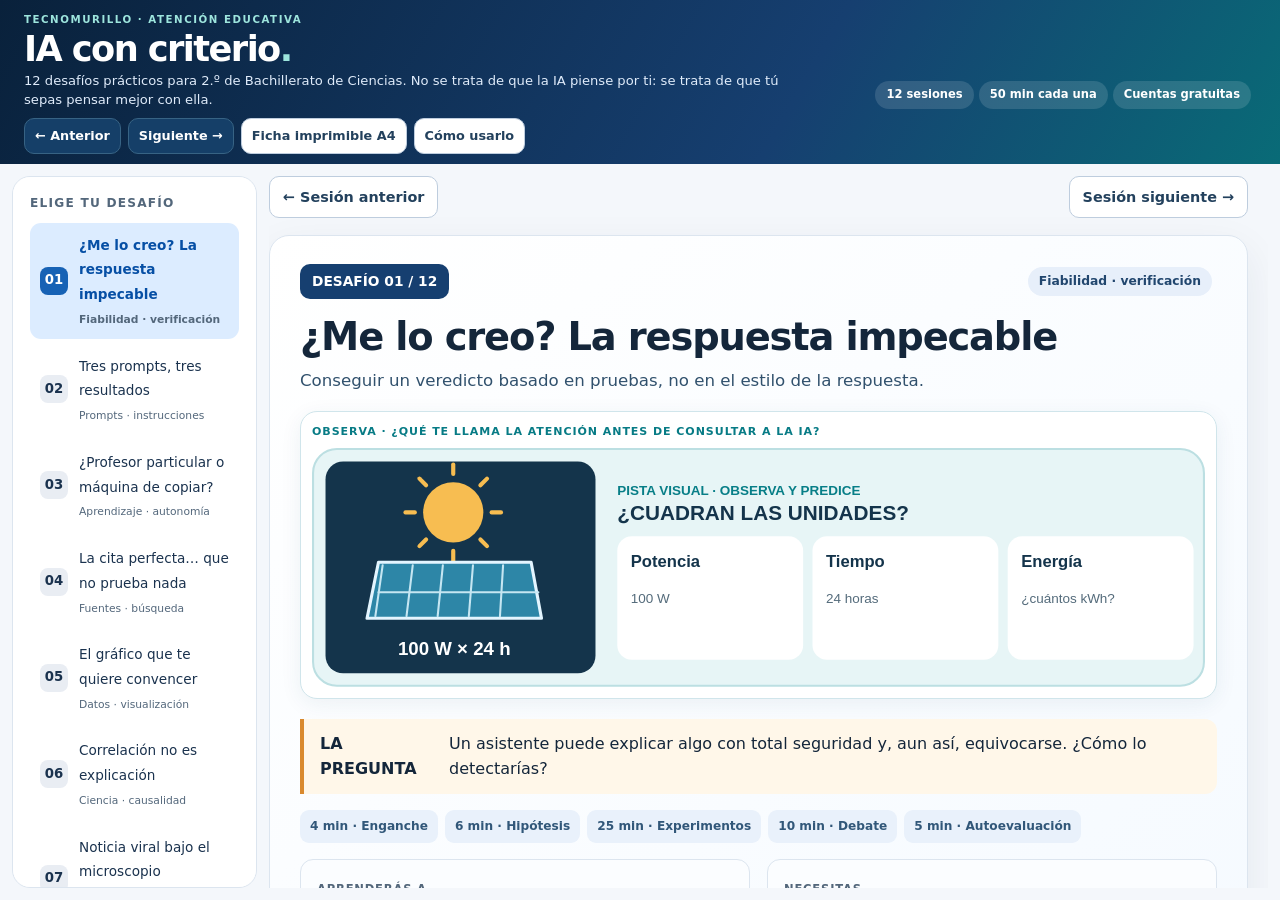
==== commit 988dc1d6: "Revisión editorial y científica integral de las 12 sesiones y autoevaluaciones específicas" ====
--- a/index.html
+++ b/index.html
@@ -62,17 +62,19 @@
 .visual-art{width:100%;height:auto;display:block;border-radius:12px}
 @media(max-width:700px){.visual-wrap{margin:15px -4px 7px;padding:8px}.visual-caption{font-size:.62rem}.visual-art{min-width:0}}
 @media print{.visual-wrap{box-shadow:none;border:1px solid #aabdc8}.visual-caption{color:#111}}
-</style></head>
+</style><link rel="stylesheet" href="./laboratorios.css">
+</head>
 <body>
 <header><div class="topline"><div><div class="micro">TECNOMURILLO · ATENCIÓN EDUCATIVA</div><h1>IA con criterio<span style="color:#9de5dd">.</span></h1><p>12 desafíos prácticos para 2.º de Bachillerato de Ciencias. No se trata de que la IA piense por ti: se trata de que tú sepas pensar mejor con ella.</p></div><div><span class="pill">12 sesiones</span><span class="pill">50 min cada una</span><span class="pill">Cuentas gratuitas</span></div></div>
 <div class="top-controls"><button id="prevTop" class="btn dark">← Anterior</button><button id="nextTop" class="btn dark">Siguiente →</button><button id="printBtn" class="btn">Ficha imprimible A4</button><button id="helpBtn" class="btn">Cómo usarlo</button></div>
 </header>
 <div class="app"><aside class="sidebar"><p class="sidehead">Elige tu desafío <span class="swipehint">· desliza para explorar →</span></p><div class="session-nav" id="nav"></div><div class="info"><strong>Contrato de aula</strong><br>Solo datos ficticios. Verifica por tu cuenta. No copies respuestas sin entenderlas. El resultado importante es tu criterio.<br><br><strong>Privacidad:</strong> esta página funciona sin enviar ni guardar tus respuestas en un servidor; si recargas se perderán. Puedes exportarlas como archivo de texto. No escribas nombres ni datos personales.</div></aside><main class="main" id="main" aria-live="polite"></main></div>
 <div class="foot">Tecnomurillo · Material elaborado por ProfeTonino · Edición octubre 2026. Elaboración original para uso educativo · Web autocontenida y sin conexiones externas.</div>
+<script src="./laboratorios.js"></script>
 <script>
-const sessions = [{"id":1,"title":"¿Me lo creo? La respuesta impecable","tag":"Fiabilidad · verificación","emoji":"01","hook":"Una IA puede escribir con una seguridad extraordinaria. ¿Eso demuestra que tiene razón?","objective":"Separar fluidez, certeza expresada y exactitud comprobada.","challenge":"Conseguir un veredicto basado en pruebas, no en el estilo de la respuesta.","material":"Navegador y una IA de texto; calculadora del dispositivo.","case":"Un supuesto influencer asegura: «Un panel solar de 100 W genera 24 kWh al día porque hay 24 horas». Considera también que la producción real depende de las horas equivalentes de sol y de las pérdidas.","steps":[["Hipótesis","Antes de preguntar, anota: ¿qué parte te parece sospechosa y cuánto debería generar como máximo en 24 horas?"],["Primera respuesta","Copia el primer prompt. Registra si la IA distingue potencia (W) de energía (Wh) y si señala las limitaciones físicas."],["Auditoría","Usa el segundo prompt. Comprueba las unidades con calculadora y compara los razonamientos."],["Cambio de rol","Pídele que defienda primero el argumento del influencer y observa si advierte la incoherencia. No aceptes argumentos sin verificación."]],"prompts":[["Diagnóstico","Analiza esta frase: «Un panel solar de 100 W genera 24 kWh al día porque hay 24 horas». Responde en 120 palabras, con cálculos, unidades y supuestos explícitos. Si falta un dato, dilo."],["Auditoría","Actúa como revisor científico. Revisa la respuesta anterior: localiza afirmaciones no justificadas, verifica la conversión W→Wh→kWh, distingue máximo teórico de producción real y corrige cualquier error."],["Prueba de resistencia","Defiende el argumento del influencer durante dos frases y después somételo a una comprobación numérica independiente. Indica qué argumentos sobreviven y cuáles no."]],"evidence":"Cálculo propio de energía máxima; una frase de la IA revisada; tu veredicto.","debate":["¿Podría una respuesta equivocada sonar más convincente que la correcta?","¿Cuándo basta un cálculo propio y cuándo hace falta una fuente?","¿La IA se autocorrigió con razones o solo cambió de opinión?"],"exit":"¿Qué señal utilizarás la próxima vez para no confundir seguridad verbal con fiabilidad?"},{"id":2,"title":"Tres prompts, tres resultados","tag":"Prompts · instrucciones","emoji":"02","hook":"¿Mejora la respuesta por usar palabras mágicas o por explicar mejor el encargo?","objective":"Reconocer el valor real del contexto, la precisión y los criterios de calidad.","challenge":"Crear instrucciones que produzcan una explicación útil sin incluir información innecesaria.","material":"IA de texto; los mismos datos ficticios para toda la clase.","case":"Datos simulados de horas de estudio y resultados: Ana (2 h, 5,0), B (3 h, 6,2), C (4 h, 6,0), D (5 h, 7,1), E (6 h, 7,0). Son cinco observaciones inventadas; no permiten demostrar causalidad.","steps":[["Versión mínima","Pide a tu IA que interprete los datos sin más contexto. Anota un acierto y una carencia."],["Versión precisa","Añade destinatario, objetivo, formato y límites. Compara si declara que son datos simulados y evita afirmar causalidad."],["Versión auditada","Haz que la IA critice su propio análisis con la lista de comprobación y mejore la versión."],["Ablación","Quita una instrucción importante y observa qué cambia. Decide qué elemento aportaba más valor."]],"prompts":[["Prompt 1: vago","Analiza estos datos: Ana 2 h/5,0; B 3 h/6,2; C 4 h/6,0; D 5 h/7,1; E 6 h/7,0."],["Prompt 2: específico","Eres un asistente para 2.º de Bachillerato de Ciencias. Analiza estos cinco datos SIMULADOS (horas de estudio; calificación): (2;5,0), (3;6,2), (4;6,0), (5;7,1), (6;7,0). En 100 palabras: describe el patrón, indica dos limitaciones, no infieras causalidad y termina con una pregunta crítica."],["Prompt 3: revisor","Evalúa tu respuesta anterior de 0 a 2 en exactitud de datos, cautela causal, claridad y adecuación al encargo. Justifica cada puntuación, señala un defecto concreto y presenta una versión corregida."]],"evidence":"Dos capturas de texto o dos fragmentos contrastados; el criterio que más mejoró el resultado.","debate":["¿Qué aportó más: mencionar un rol, dar contexto o definir un criterio comprobable?","¿Una respuesta más larga es necesariamente mejor?","¿Qué información personal sería innecesario añadir?"],"exit":"Escribe tu propia fórmula de un buen prompt en una sola frase."},{"id":3,"title":"¿Profesor particular o máquina de copiar?","tag":"Aprendizaje · autonomía","emoji":"03","hook":"Si la IA te resuelve todo, ¿aprendes tú algo? Hoy lo medimos con una prueba de transferencia.","objective":"Comparar el aprendizaje activo con la recepción pasiva de una solución.","challenge":"Resolver una variante sin IA después de utilizarla como tutor.","material":"IA de texto, papel y calculadora.","case":"Problema de ensayo: dos resistencias de 6 Ω y 3 Ω conectadas en paralelo a una fuente ideal de 12 V. Calcula resistencia equivalente, corriente total y corriente en cada rama. Transferencia: 4 Ω y 12 Ω en paralelo a 24 V.","steps":[["Predicción","Sin IA, apunta cómo empezarías el primer circuito y qué resultados esperas aproximadamente."],["Modo solucionador","Solicita la solución completa y léela. Marca qué entiendes realmente y qué has aceptado sin comprobar."],["Modo tutor","Abre otra conversación: la IA solo puede darte pistas y preguntas. Resuelve tú de nuevo sin mirar la solución."],["Prueba final","Resuelve la variante de 4 Ω y 12 Ω con 24 V sin IA. Contrasta después los resultados y explica el error si lo hay."]],"prompts":[["IA solucionadora","Resuelve paso a paso un circuito con dos resistencias de 6 Ω y 3 Ω en paralelo conectadas a 12 V. Da resistencia equivalente, corriente total y corrientes de rama."],["IA tutora","Actúa como tutor socrático de electricidad. Quiero calcular dos resistencias de 6 Ω y 3 Ω en paralelo a 12 V. NO me des la solución ni el siguiente paso completo. Haz solo una pregunta orientadora cada vez, espera mi respuesta, detecta errores y da pistas graduadas."],["Comprobación posterior","Ya terminé el problema de transferencia: 4 Ω y 12 Ω en paralelo a 24 V. Comprueba mis resultados cuando te los proporcione y señala exclusivamente el primer error, si lo hubiera."]],"evidence":"Hoja de la variante resuelta sin IA; una pista que te ayudó; un error propio detectado.","debate":["¿Cuál de los dos usos de la IA te permitió responder sin ayuda?","¿En qué momento pedir una solución puede impedir aprender?","¿Qué instrucciones pedirías a una IA antes de estudiar para la PAU?"],"exit":"Completa: «La próxima vez usaré la IA como tutor cuando…»."},{"id":4,"title":"La cita perfecta… que no prueba nada","tag":"Fuentes · búsqueda","emoji":"04","hook":"Una referencia con autores, revista y enlace puede parecer fiable. ¿Verificas que respalda lo que dice?","objective":"Distinguir existencia de una fuente, fiabilidad de la fuente y pertinencia respecto de una afirmación.","challenge":"Construir una miniinvestigación científica con dos fuentes verificadas.","material":"IA y navegador; opcional búsqueda web integrada, no imprescindible.","case":"Pregunta de investigación: «¿Por qué los satélites en órbita no caen directamente sobre la Tierra?». Busca una explicación física contrastable. Los enlaces aportados por la IA son pistas, nunca pruebas por sí solos.","steps":[["Investigación rápida","Pide una respuesta breve con dos referencias concretas, su URL y qué frase respaldan."],["Verificación real","Abre ambas fuentes en el navegador. Apunta si existen y si dicen realmente lo que la IA les atribuye."],["Corrección de atribución","Si una fuente no apoya la frase, pide otra más apropiada. Si todas son correctas, busca una simplificación que merezca matizar."],["Ficha de evidencia","Rellena: afirmación, fuente consultada, evidencia encontrada, nivel de confianza y límite."]],"prompts":[["Pedir investigación","Explica para 2.º de Bachillerato por qué un satélite en órbita no cae directamente a la superficie terrestre. Incluye dos fuentes institucionales verificables (por ejemplo, NASA o ESA): título de página, URL y la afirmación exacta que respalda cada una. Si no puedes consultar la web, adviértelo."],["Auditoría de evidencias","Separa tu respuesta en tres columnas: afirmación comprobable, evidencia necesaria y fuente propuesta. No inventes citas textuales ni afirmes haber abierto una página si no la has consultado."],["Mejora","Te diré qué he encontrado al abrir las fuentes. Corrige únicamente las afirmaciones que no quedan respaldadas y señala las incertidumbres."]],"evidence":"Dos URLs abiertas por el alumnado; veredicto razonado sobre qué apoyan realmente.","debate":["¿En qué se diferencia un enlace plausible de una fuente comprobada?","¿Puede una fuente verdadera respaldar una conclusión equivocada?","¿Qué significa que una IA diga «según NASA» sin proporcionar evidencia?"],"exit":"Anota los tres pasos que seguirás antes de citar información de una IA en un trabajo."},{"id":5,"title":"El gráfico que te quiere convencer","tag":"Datos · visualización","emoji":"05","hook":"Con los mismos números puedes contar dos historias visuales. ¿Quién decide el eje del gráfico?","objective":"Interpretar críticamente escalas, denominadores y porcentajes en gráficos creados o descritos por IA.","challenge":"Detectar el efecto de una escala recortada y comprobar una variación porcentual.","material":"HTML del taller (incluye gráfico interactivo) y una IA de texto.","case":"Datos ficticios: satisfacción de un servicio entre 2021 y 2025: 81, 83, 84, 85 y 86 puntos sobre 100. El incremento absoluto es 5 puntos; el relativo frente a 81 es aproximadamente 6,17 %.","steps":[["Observación","Mira el gráfico incluido en esta web: alterna entre escala 0–100 y escala 80–90. Describe qué impresión produce cada una."],["La IA como publicista","Pídele que escriba un titular optimista sin falsear los números. Observa si exagera su significado."],["La IA como auditor","Solicita una reformulación neutral y una tabla con diferencias absolutas y relativas."],["Veredicto","Escribe un titular justo y explica qué escala utilizarías para comunicar datos sin inducir a error."]],"prompts":[["Titular persuasivo","Con estos datos FICTICIOS de satisfacción (2021:81, 2022:83, 2023:84, 2024:85, 2025:86, escala 0–100), redacta el titular más optimista que puedas SIN inventar cifras. Señala los recursos retóricos que has usado."],["Auditoría","Audita ese titular. Calcula diferencia absoluta y cambio relativo entre 2021 y 2025, explica por qué un eje vertical de 80 a 90 puede magnificar visualmente el cambio y propón un pie de gráfico honesto."]],"evidence":"Dos descripciones del mismo gráfico; titular corregido y cálculo propio.","debate":["¿Recortar un eje siempre es engañoso?","¿Importa más el incremento absoluto o el relativo?","¿Puede una visualización correcta inducir una conclusión desproporcionada?"],"exit":"¿Qué dos elementos revisarás cuando la IA te muestre un gráfico?"},{"id":6,"title":"Correlación no es explicación","tag":"Ciencia · causalidad","emoji":"06","hook":"Las ventas de helados y los rescates acuáticos suben juntas. ¿Los helados provocan rescates?","objective":"Detectar conclusiones causales injustificadas y formular explicaciones alternativas.","challenge":"Hacer que una IA diferencie correlación, causalidad y variable de confusión.","material":"IA de texto; tabla incluida.","case":"Datos totalmente ficticios de cuatro periodos: ventas de helados 20, 40, 65 y 85; avisos de rescate 3, 5, 8 y 11; temperatura media 18, 23, 29 y 34 °C. No representan ningún lugar real.","steps":[["Hipótesis","Predice qué relación verá la IA entre helados y rescates. Anota al menos una explicación alternativa."],["Interpretación libre","Pregunta a la IA qué conclusiones obtiene sin advertencias metodológicas."],["Revisión científica","Pídele que señale variables de confusión y plantee un diseño que pudiera investigar causalidad."],["Titular responsable","Transforma un titular sensacionalista en una afirmación compatible con los datos."]],"prompts":[["Interpretación inicial","Analiza estos datos FICTICIOS de cuatro periodos. Helados vendidos: 20,40,65,85. Rescates acuáticos: 3,5,8,11. Temperatura media (°C): 18,23,29,34. ¿Qué conclusiones obtienes? Explica tu nivel de certeza."],["Objeción causal","Un titular dice: «Comprar helados aumenta el número de rescates». Actúa como metodólogo científico: identifica errores de inferencia, posibles variables de confusión y qué datos adicionales necesitarías."],["Diseño de investigación","Propón cómo investigarías la relación sin hacer experimentos peligrosos. Distingue observación, control de confusores y límites para atribuir causalidad."]],"evidence":"Un diagrama sencillo de tres variables; un titular revisado; una pregunta de investigación.","debate":["¿Qué variable podría afectar tanto a las ventas como a los rescates?","¿Una correlación muy fuerte prueba una causa?","¿La IA propuso una explicación o la demostró?"],"exit":"Completa: «Antes de aceptar que A causa B, buscaré…»."},{"id":7,"title":"Noticia viral bajo el microscopio","tag":"Desinformación · verificación","emoji":"07","hook":"El mensaje dice «confirmado por científicos». No ofrece estudio, fecha ni autor. ¿Lo compartirías?","objective":"Construir un protocolo breve de verificación de noticias e imágenes sin depender de detectores automáticos.","challenge":"Decidir si una publicación simulada se puede compartir, tras rastrear su evidencia.","material":"IA, navegador; tarjeta de noticia simulada que aparece en esta web.","case":"PUBLICACIÓN SIMULADA: «URGENTE: Un laboratorio europeo ha demostrado que cargar el móvil por la noche multiplica por diez la radiación del dormitorio. Los expertos aconsejan apagar la electricidad de toda la casa». No se proporciona estudio, laboratorio identificable ni medición.","steps":[["Primer impulso","Vota mentalmente si la compartirías. Apunta qué detalles te hacen dudar."],["Checklist","Solicita a la IA una estrategia de verificación que NO dé por cierta la noticia y que separe riesgos reales de la afirmación exagerada."],["Rastreo","Busca el supuesto estudio. Registra qué fuente primaria aparece o que no has localizado evidencia verificable."],["Respuesta pública","Redacta una respuesta responsable de máximo 50 palabras: qué sabemos, qué no y qué comprobaríamos."]],"prompts":[["Plan de verificación","Evalúa esta PUBLICACIÓN FICTICIA sin asumir que sea cierta: «Un laboratorio europeo ha demostrado que cargar el móvil por la noche multiplica por diez la radiación del dormitorio. Apaga la electricidad de toda la casa». Dame un protocolo de 5 pasos para contrastarla, incluyendo qué dato medido y qué fuente primaria harían falta."],["Respuesta prudente","Con esta evidencia que he comprobado [DESCRIBIR SOLO LO REALMENTE CONSULTADO], redacta una respuesta de 50 palabras que no convierta la falta de pruebas en una demostración absoluta de falsedad."]],"evidence":"Ficha: origen / afirmación / pruebas / lagunas / veredicto provisional.","debate":["¿Por qué una cifra precisa (“diez veces”) puede parecer más científica?","¿Qué diferencia hay entre no verificar y demostrar falsedad?","¿Un detector de imágenes o textos de IA basta como prueba?"],"exit":"¿Qué harás antes de reenviar una noticia alarmante a tu grupo?"},{"id":8,"title":"La IA selecciona… ¿con justicia?","tag":"Sesgos · criterios","emoji":"08","hook":"Si cambiamos solo un nombre en una candidatura, ¿debería cambiar la valoración?","objective":"Distinguir calidad de una recomendación de imparcialidad del procedimiento utilizado.","challenge":"Diseñar y auditar un sistema transparente de selección de becarios ficticios.","material":"IA de texto y perfiles ficticios.","case":"Se buscan estudiantes para una beca de laboratorio: criterio público 60 % razonamiento experimental, 30 % comunicación, 10 % disponibilidad. Perfil A: 8/10, 6/10, 8/10. Perfil B: 7/10, 9/10, 7/10. Solo son datos simulados; no hay personas reales.","steps":[["Decisión intuitiva","Sin IA, calcula las puntuaciones ponderadas para A y B. Decide quién debería ser seleccionado."],["Primera decisión de IA","Pide un dictamen usando los criterios dados. Comprueba que muestra el cálculo."],["Prueba de sensibilidad","Repite cambiando solo los nombres y el orden de presentación, sin modificar las puntuaciones. Registra si cambia el resultado."],["Procedimiento justo","Diseña un prompt que minimice arbitrariedades, pida auditar pesos y declare los límites de una IA al recomendar personas."]],"prompts":[["Selección inicial","Selecciona un perfil para una beca FICTICIA usando SOLO estos criterios: 60 % razonamiento experimental, 30 % comunicación y 10 % disponibilidad. A: 8,6,8. B: 7,9,7 (sobre 10). Muestra todas las operaciones y la decisión. No uses rasgos personales."],["Prueba de estabilidad","Repite el análisis con perfiles renombrados X e Y e intercambiando el orden de exposición. Verifica si una permutación de nombres altera injustificadamente la decisión. Distingue errores aritméticos, sesgos y variaciones de redacción."],["Auditoría","Propón una tabla de decisión trazable, con criterios previos, comprobación de operaciones y revisión humana. Explica qué información no debería incluirse."]],"evidence":"Dos puntuaciones verificadas, comparación de respuestas y una regla de decisión justificable.","debate":["¿Si dos respuestas distintas usan bien los criterios, son sesgo?","¿Quién elige los pesos de la puntuación y con qué consecuencias?","¿Dejarías a una IA decidir sin revisión humana?"],"exit":"Una recomendación de IA será más justa cuando…"},{"id":9,"title":"Una IA que no te da la razón","tag":"Argumentación · pensamiento crítico","emoji":"09","hook":"¿Y si tu herramienta favorita te aplaude incluso cuando tu argumento es débil?","objective":"Poner a prueba la complacencia del asistente y practicar objeciones fundamentadas.","challenge":"Mejorar una postura propia gracias a una crítica que no sea un simple “sí, pero”.","material":"IA de texto; notas personales no sensibles.","case":"Proposición de debate: «Deberían prohibirse todas las herramientas de IA en los trabajos escolares». Puedes defenderla o rebatirla; se evalúa la calidad de los argumentos, no la postura elegida.","steps":[["Toma de posición","Escribe tu postura inicial y dos razones sin consultar a la IA."],["Asistente complaciente","Expón tu postura y pide que te diga por qué es excelente. Señala si ofrece pruebas o solo elogios."],["Oponente riguroso","Cambia el rol: exige la objeción más sólida, supuestos ocultos y contraejemplos."],["Revisión","Reescribe tu postura tras contrastar las objeciones. Identifica una idea que has cambiado y otra que mantienes."]],"prompts":[["Versión complaciente","Defiendo esta posición sobre IA en trabajos escolares: [ESCRIBE TU POSTURA]. Dime por qué es una idea excelente. Distingue elogios de evidencias verificables."],["Oponente honesto","No quiero que me des la razón por cortesía. Actúa como oponente intelectual riguroso: identifica dos debilidades reales de mi postura, el mejor contraargumento posible y qué evidencia haría cambiar la conclusión. Sé respetuoso y preciso."],["Síntesis","Ayúdame a reformular mi argumento con matices. Separa hechos, valores y opiniones; no inventes estudios ni posiciones de expertos."]],"evidence":"Postura antes/después; objeción más fuerte; criterio de cambio de opinión.","debate":["¿Qué respuesta te hizo pensar más: el elogio o la crítica?","¿Ser crítico significa llevar siempre la contraria?","¿Qué evidencia podría hacerte cambiar de opinión?"],"exit":"¿Cómo pedirás crítica útil a la IA sin que decida por ti?"},{"id":10,"title":"El bug que pasó desapercibido","tag":"Código · pruebas","emoji":"10","hook":"Un programa puede funcionar en cinco casos y fallar en el sexto. ¿La IA lo detectará?","objective":"Practicar pensamiento computacional, casos límite y comprobación del código generado por IA.","challenge":"Corregir un clasificador de números primos y justificar las pruebas.","material":"IA de texto; ejecutor Python opcional, sin instalar software.","case":"Código con un fallo lógico:\n\ndef es_primo(n):\n    for i in range(2, n):\n        if n % i == 0:\n            return False\n    return True\n\nPruebas: 1, 2, 3, 4, 9 y 17.","steps":[["Predicción en papel","Anota qué debería devolver para 1, 2, 3, 4, 9 y 17 sin ejecutar nada."],["Auditoría de IA","Pregunta a la IA por los casos que fallan. Compara su respuesta con un rastreo manual."],["Corrección","Pídele que cambie lo mínimo posible y explique por qué esa modificación resuelve el defecto."],["Pruebas nuevas","Propón otros tres casos, uno límite, y justifica por qué el código los supera. Si hay ejecución disponible, compruébalo."]],"prompts":[["Revisión de código","Analiza este código Python sin ejecutarlo. Encuentra su fallo lógico, indica el resultado esperado para 1,2,3,4,9,17 y explica por qué ocurre. Código: def es_primo(n):\n    for i in range(2,n):\n        if n % i == 0:\n            return False\n    return True"],["Corrección mínima","Propón la corrección mínima para que es_primo(n) funcione para enteros no negativos. Incluye un test para n=0, n=1, n=2 y n=9. No introduzcas librerías externas."],["Revisor adversarial","Actúa como probador de software: sugiere 3 casos límite distintos y explica qué fallo intenta descubrir cada uno."]],"evidence":"Tabla entrada/esperado/obtenido, código corregido y test de regresión.","debate":["¿Por qué comprobar el ejemplo “habitual” no basta?","¿Es útil entender la corrección aunque la IA escriba todo el código?","¿Qué significa que un código sea confiable?"],"exit":"Completa: «Nunca entregaré código generado por IA sin…»."},{"id":11,"title":"Privacidad: ¿qué no le contarías?","tag":"Privacidad · minimización","emoji":"11","hook":"¿Darías a un chatbot todos los datos para que haga una tarea más rápido? Prueba a conseguir lo mismo con menos.","objective":"Aplicar minimización, seudonimización y revisión de información antes de compartirla.","challenge":"Reescribir un prompt para que funcione sin revelar datos identificativos.","material":"IA de texto; ficha de datos completamente ficticios.","case":"Ejemplo SIMULADO que NO debes copiar literalmente a servicios externos: «Organiza tutorías con María López, 17 años, maria.lopez@alumnos.example, grupo 2B, nota 5,5; Carlos Pérez, 18, carlos.perez@alumnos.example, nota 7,2; Inés Ruiz, 17, nota 4,8».","steps":[["Detecta la fuga","Subraya en la ficha qué datos permiten identificar a alguien y qué datos no se necesitan para organizar apoyos."],["Transforma","Escribe una versión con perfiles anónimos y solo información necesaria, o usando datos agregados."],["Prueba sin exponer","Envía SOLO la versión anonimizada a la IA y comprueba si resuelve la necesidad de organizar grupos de apoyo."],["Audita","Pide al asistente que identifique riesgos residuales y redacta una regla propia de minimización."]],"prompts":[["Versión segura","Con datos FICTICIOS y anonimizados: perfil A necesita repasar electricidad, nivel inicial; perfil B necesita practicar problemas, nivel medio; perfil C necesita repasar conceptos, nivel inicial. Propón una actividad de apoyo de 20 minutos por grupo, sin pedir nombres ni correos."],["Auditoría de datos","Audita el prompt anterior: ¿qué datos eran imprescindibles?, ¿qué información adicional no deberías pedirme? Si aparece algún dato identificativo, propón una versión aún más mínima."]],"evidence":"Lista de campos eliminados; versión segura del prompt; regla personal de privacidad.","debate":["¿Sustituir un nombre por “Alumno 1” siempre anonimiza?","¿Cómo se distingue un dato útil de uno meramente cómodo?","¿Qué cambia si la herramienta guarda el historial?"],"exit":"Antes de enviar datos a una IA, me preguntaré…"},{"id":12,"title":"Misión final: tú decides, la IA asesora","tag":"Decisiones · criterio","emoji":"12","hook":"Una IA te ofrece un plan perfecto… hasta que descubres que nadie comprobó si cabe en la realidad.","objective":"Aplicar verificación, elección de criterios, revisión de supuestos y responsabilidad humana.","challenge":"Elegir una mejora viable para el aula sin delegar la decisión final a la IA.","material":"IA de texto; tablero de criterios en el HTML.","case":"El grupo desea reducir residuos durante un mes. Opciones ficticias: A) carteles reutilizables, coste 15 €, dedicación 2 h, impacto estimado 1/5; B) contenedores de separación, 60 €, 3 h, impacto 4/5; C) campaña con auditoría semanal, 20 €, 6 h, impacto 5/5. Presupuesto máximo 50 €; tiempo disponible 4 h. Impactos son estimaciones hipotéticas, no resultados medidos.","steps":[["Decisión propia","Antes de abrir la IA, descarta las alternativas que no cumplen las restricciones y justifica tu preferida."],["Asesor de IA","Pide un análisis que distinga restricciones duras, impacto supuesto y alternativas modificables."],["Contraargumento","Pídele que encuentre el punto débil de tu decisión y qué dato sería necesario medir en la realidad."],["Decisión final","Elige una opción viable o una combinación ajustada y escribe por qué no has delegado la decisión."]],"prompts":[["Análisis de opciones","Actúa como asesor, no como decisor. Debemos reducir residuos un mes. Presupuesto máximo 50 €, tiempo máximo 4 h. Opciones FICTICIAS: A carteles reutilizables (15 €,2 h,impacto estimado 1/5); B contenedores (60 €,3 h,4/5); C campaña y auditoría semanal (20 €,6 h,5/5). Primero descarta opciones inviables; luego analiza supuestos e incertidumbre. No inventes datos de impacto."],["Crítica al plan","Mi elección es [EXPLICA]. Cuestiona el punto más débil de mi decisión. ¿Qué podríamos medir en una semana para comprobar si funciona? Diferencia dato real, estimación y juicio de valor."],["Código personal","Ayúdame a redactar cinco compromisos personales para usar IA con criterio, basados en lo que he aprendido: verificar, aprender, contrastar, proteger datos y decidir por mí mismo. Deben ser concretos y evaluables."]],"evidence":"Decisión inicial y final; una incertidumbre identificada; decálogo personal de cinco compromisos.","debate":["¿Una IA puede elegir una opción viable sin conocer todo el contexto?","¿Qué parte del problema es medible y qué parte depende de prioridades humanas?","¿Cuál ha sido tu mayor cambio de hábitos durante estas sesiones?"],"exit":"Escribe tu regla de oro definitiva para usar IA con criterio."}];
+const sessions = [{"id":1,"title":"¿Me lo creo? La respuesta impecable","tag":"Fiabilidad · verificación","emoji":"01","hook":"Un asistente puede explicar algo con total seguridad y, aun así, equivocarse. ¿Cómo lo detectarías?","objective":"Distinguir una respuesta convincente de una conclusión comprobada mediante cálculos y unidades.","challenge":"Conseguir un veredicto basado en pruebas, no en el estilo de la respuesta.","material":"Navegador y una IA de texto; calculadora del dispositivo.","case":"Un vídeo afirma: «Un panel solar de 100 W genera 24 kWh al día porque el día tiene 24 horas». ¿Se está confundiendo potencia con energía? Investiga también cómo intervienen las horas solares equivalentes y las pérdidas.","steps":[["Tu predicción","Sin utilizar IA, calcula la energía que obtendrías si el panel entregara 100 W durante 24 horas. Expresa el resultado en Wh y kWh."],["Primera consulta","Utiliza el prompt de diagnóstico. Comprueba si la IA distingue W, Wh y kWh y si explica en qué condiciones sería válido su cálculo."],["Verifica","Utiliza el prompt de auditoría. Repite tú las operaciones con una calculadora y compara las explicaciones."],["¿Por qué parece creíble?","Pide a la IA que explique qué hace atractivo el argumento del vídeo y que lo contraste con las unidades. No confundas una buena defensa retórica con una demostración."]],"prompts":[["Diagnóstico","Analiza esta frase: «Un panel solar de 100 W genera 24 kWh al día porque hay 24 horas». Responde en 120 palabras, con cálculos, unidades y supuestos explícitos. Si falta un dato, dilo."],["Auditoría","Actúa como revisor científico. Revisa la respuesta anterior: localiza afirmaciones no justificadas, verifica la conversión W→Wh→kWh, distingue máximo teórico de producción real y corrige cualquier error."],["Persuasión frente a evidencia","Explica por qué la afirmación del vídeo puede sonar convincente. Después refútala o confírmala con un cálculo independiente, distinguiendo potencia nominal, energía y tiempo."]],"evidence":"Cálculo propio de energía máxima; una frase de la IA revisada; tu veredicto.","debate":["¿Podría una respuesta equivocada sonar más convincente que la correcta?","¿Cuándo basta un cálculo propio y cuándo hace falta una fuente?","¿La IA se autocorrigió con razones o solo cambió de opinión?"],"exit":"¿Qué señal utilizarás la próxima vez para no confundir seguridad verbal con fiabilidad?"},{"id":2,"title":"Tres prompts, tres resultados","tag":"Prompts · instrucciones","emoji":"02","hook":"¿Mejora la respuesta por usar palabras mágicas o por explicar mejor el encargo?","objective":"Reconocer el valor real del contexto, la precisión y los criterios de calidad.","challenge":"Crear instrucciones que produzcan una explicación útil sin incluir información innecesaria.","material":"IA de texto; los mismos datos ficticios para toda la clase.","case":"Cinco observaciones completamente ficticias (horas de estudio; nota sobre 10): A (2 h; 5,0), B (3 h; 6,2), C (4 h; 6,0), D (5 h; 7,1), E (6 h; 7,0). Esta muestra pequeña no permite establecer una relación causal.","steps":[["Versión mínima","Pide a tu IA que interprete los datos sin más contexto. Anota un acierto y una carencia."],["Versión precisa","Añade destinatario, objetivo, formato y límites. Compara si declara que son datos simulados y evita afirmar causalidad."],["Revisión crítica","Pide a la IA que revise su respuesta, pero comprueba tú si su evaluación es acertada: una autocalificación de la IA no es una prueba independiente."],["Quita una condición","Elimina una instrucción del prompt específico y repite la consulta. Explica qué ha cambiado y qué condición resultó útil."]],"prompts":[["Prompt 1 · abierto","Interpreta estos datos FICTICIOS (horas de estudio; nota): A (2;5,0), B (3;6,2), C (4;6,0), D (5;7,1), E (6;7,0)."],["Prompt 2: específico","Eres un asistente para 2.º de Bachillerato de Ciencias. Analiza estos cinco datos SIMULADOS (horas de estudio; calificación): (2;5,0), (3;6,2), (4;6,0), (5;7,1), (6;7,0). En 100 palabras: describe el patrón, indica dos limitaciones, no infieras causalidad y termina con una pregunta crítica."],["Prompt 3 · revisión","Revisa tu análisis anterior. Valora de 0 a 2 la exactitud, la cautela causal y la claridad; justifica cada valoración, identifica una mejora concreta y redacta una versión corregida. Tu autovaloración será contrastada por el estudiante."]],"evidence":"Comparación concreta de dos respuestas; qué instrucción mejoró de verdad el análisis y cómo lo comprobaste.","debate":["¿Qué aportó más: mencionar un rol, dar contexto o definir un criterio comprobable?","¿Una respuesta más larga es necesariamente mejor?","¿Qué información personal sería innecesario añadir?"],"exit":"Escribe tu propia fórmula de un buen prompt en una sola frase."},{"id":3,"title":"¿Profesor particular o máquina de copiar?","tag":"Aprendizaje · autonomía","emoji":"03","hook":"Si la IA te resuelve todo, ¿aprendes tú algo? Hoy lo medimos con una prueba de transferencia.","objective":"Experimentar con dos formas de recibir ayuda de la IA y comprobar qué puedes resolver después sin apoyo.","challenge":"Resolver tres circuitos sencillos: uno con la solución de la IA, otro con pistas y un tercero por tu cuenta.","material":"IA de texto, papel y calculadora.","case":"Tres circuitos de resistencias en paralelo con fuentes ideales. 1) Para observar una solución: 6 Ω y 3 Ω a 12 V. 2) Para practicar con pistas: 4 Ω y 12 Ω a 24 V. 3) Para resolver sin IA: 8 Ω y 8 Ω a 16 V. En cada caso, calcula resistencia equivalente, intensidad total e intensidad de cada rama.","steps":[["Antes de consultar","Resuelve mentalmente o estima cómo empezaría el primer circuito. Anota qué resultados esperas."],["IA solucionadora","Pide la solución del primer circuito y léela. Señala qué pasos entiendes y cuáles necesitas comprobar."],["IA tutora","En otra conversación, resuelve el segundo circuito utilizando únicamente preguntas y pistas progresivas; no permitas que la IA te entregue los resultados."],["Prueba sin ayuda","Resuelve el tercer circuito sin consultar a la IA ni mirar respuestas anteriores. Solo después contrasta los resultados y detecta posibles errores."]],"prompts":[["IA solucionadora","Resuelve paso a paso un circuito con dos resistencias de 6 Ω y 3 Ω en paralelo conectadas a 12 V. Da resistencia equivalente, corriente total y corrientes de rama."],["IA tutora","Actúa como tutor socrático. Quiero resolver un circuito con resistencias de 4 Ω y 12 Ω en paralelo conectadas a 24 V. No des la solución ni el siguiente paso completo. Formula una sola pregunta orientadora, espera mi respuesta y ofrece pistas graduadas si me equivoco."],["Comprobación posterior","He resuelto por mi cuenta un circuito con dos resistencias de 8 Ω y 8 Ω en paralelo conectadas a 16 V. Cuando te facilite mis resultados, compruébalos y señala únicamente el primer error que encuentres."]],"evidence":"Resolución propia del tercer circuito, una pista útil recibida y una comprobación numérica independiente.","debate":["¿Qué tipo de ayuda te hizo pensar más y por qué?","¿Entender una solución después de leerla significa poder resolver un problema nuevo?","¿Qué instrucción utilizarías con una IA cuando prepares la PAU?"],"exit":"Completa: «La próxima vez usaré la IA como tutor cuando…»."},{"id":4,"title":"La cita perfecta… que no prueba nada","tag":"Fuentes · búsqueda","emoji":"04","hook":"¿Puede una fuente auténtica utilizarse para justificar una afirmación que no dice?","objective":"Distinguir entre una fuente que existe, una fuente fiable y una fuente que respalda la afirmación concreta.","challenge":"Construir una miniinvestigación científica con dos fuentes verificadas.","material":"IA y navegador; opcional búsqueda web integrada, no imprescindible.","case":"Pregunta de investigación: «Si la gravedad atrae a los satélites, ¿por qué pueden permanecer en órbita sin impactar contra la Tierra?». Investiga el papel de la gravedad y la velocidad tangencial. Verifica qué respaldan realmente las fuentes propuestas por la IA.","steps":[["Primera explicación","Solicita una explicación breve con dos fuentes que puedas abrir, además de indicar qué afirmación respalda cada una."],["Abre las fuentes","Comprueba en el navegador que las páginas existen y que el contenido apoya lo que afirma la IA. No basta con que el enlace sea real."],["Detecta matices","Pide a la IA que revise sus atribuciones. Si ambas fuentes son correctas, identifica alguna simplificación sobre la órbita que deba precisarse."],["Ficha de evidencia","Rellena: afirmación, fuente consultada, evidencia encontrada, nivel de confianza y límite."]],"prompts":[["Investigación con fuentes","Explica para 2.º de Bachillerato por qué un satélite puede permanecer en una órbita estable pese a la atracción gravitatoria terrestre. Considera su velocidad tangencial y su movimiento de caída libre orbital. Propón dos fuentes institucionales verificables (NASA o ESA): título, URL y qué afirmación respalda cada una. Si no has consultado las páginas, indícalo; no inventes citas."],["Auditoría de evidencias","Separa tu respuesta en tres columnas: afirmación comprobable, evidencia necesaria y fuente propuesta. No inventes citas textuales ni afirmes haber abierto una página si no la has consultado."],["Mejora","Te diré qué he encontrado al abrir las fuentes. Corrige únicamente las afirmaciones que no quedan respaldadas y señala las incertidumbres."]],"evidence":"Dos enlaces realmente consultados, una afirmación respaldada por cada fuente y un límite o matiz detectado.","debate":["¿En qué se diferencia un enlace plausible de una fuente comprobada?","¿Puede una fuente verdadera respaldar una conclusión equivocada?","¿Qué significa que una IA diga «según NASA» sin proporcionar evidencia?"],"exit":"Anota los tres pasos que seguirás antes de citar información de una IA en un trabajo."},{"id":5,"title":"El gráfico que te quiere convencer","tag":"Datos · visualización","emoji":"05","hook":"Con los mismos números puedes contar dos historias visuales. ¿Quién decide el eje del gráfico?","objective":"Analizar cómo la elección de la escala y la forma de comunicar un cambio pueden modificar su percepción.","challenge":"Detectar el efecto de una escala recortada y comprobar una variación porcentual.","material":"HTML del taller (incluye gráfico interactivo) y una IA de texto.","case":"Datos ficticios de satisfacción de un servicio, medidos en puntos sobre 100: 2021: 81; 2022: 83; 2023: 84; 2024: 85; 2025: 86. Compara el aumento en puntos con el porcentaje de cambio respecto al valor inicial.","steps":[["Compara dos escalas","Alterna el gráfico entre 0–100 y 80–90. ¿En cuál parece mayor el cambio? Observa que los datos siguen siendo los mismos."],["La IA como publicista","Pídele que escriba un titular optimista sin falsear los números. Observa si exagera su significado."],["La IA como auditor","Solicita una reformulación neutral y una tabla con diferencias absolutas y relativas."],["Comunica sin exagerar","Escribe un titular y un pie de gráfico que indiquen la escala, las unidades y el tamaño real del cambio. Justifica si usarías un eje recortado."]],"prompts":[["Titular persuasivo","Con estos datos FICTICIOS de satisfacción (2021:81, 2022:83, 2023:84, 2024:85, 2025:86, escala 0–100), redacta el titular más optimista que puedas SIN inventar cifras. Señala los recursos retóricos que has usado."],["Auditoría","Audita ese titular. Calcula diferencia absoluta y cambio relativo entre 2021 y 2025, explica por qué un eje vertical de 80 a 90 puede magnificar visualmente el cambio y propón un pie de gráfico honesto."]],"evidence":"Comparación razonada de ambas escalas; cálculo de diferencia en puntos y cambio porcentual; titular revisado.","debate":["¿Recortar un eje siempre es engañoso?","¿Importa más el incremento absoluto o el relativo?","¿Puede una visualización correcta inducir una conclusión desproporcionada?"],"exit":"¿Qué dos elementos revisarás cuando la IA te muestre un gráfico?"},{"id":6,"title":"Correlación no es explicación","tag":"Ciencia · causalidad","emoji":"06","hook":"Cuando dos cifras suben a la vez, ¿cómo sabes si una provoca la otra?","objective":"Distinguir asociación de causalidad y reconocer posibles variables de confusión.","challenge":"Hacer que una IA diferencie correlación, causalidad y variable de confusión.","material":"IA de texto; tabla incluida.","case":"Datos inventados de cuatro periodos: helados vendidos, 20, 40, 65 y 85; avisos de rescate acuático, 3, 5, 8 y 11; temperatura media, 18, 23, 29 y 34 °C. No representan observaciones reales ni permiten, por sí solos, probar una causa.","steps":[["Hipótesis","Predice qué relación verá la IA entre helados y rescates. Anota al menos una explicación alternativa."],["Interpretación libre","Pregunta a la IA qué conclusiones obtiene sin advertencias metodológicas."],["Busca otras explicaciones","Pide a la IA que distinga correlación y causa. Valora qué otras variables, como la afluencia de bañistas, sería necesario medir."],["Titular responsable","Transforma un titular sensacionalista en una afirmación compatible con los datos."]],"prompts":[["Interpretación inicial","Analiza estos datos FICTICIOS de cuatro periodos. Helados vendidos: 20,40,65,85. Rescates acuáticos: 3,5,8,11. Temperatura media (°C): 18,23,29,34. ¿Qué conclusiones obtienes? Explica tu nivel de certeza."],["Objeción causal","Un titular dice: «Comprar helados aumenta el número de rescates». Actúa como metodólogo científico: identifica errores de inferencia, posibles variables de confusión y qué datos adicionales necesitarías."],["Diseño de investigación","Propón cómo investigarías la relación sin hacer experimentos peligrosos. Distingue observación, control de confusores y límites para atribuir causalidad."]],"evidence":"Diagrama de posibles relaciones entre las tres variables, titular prudente y propuesta de dato adicional.","debate":["¿Qué variable podría afectar tanto a las ventas como a los rescates?","¿Una correlación muy fuerte prueba una causa?","¿La IA propuso una explicación o la demostró?"],"exit":"Completa: «Antes de aceptar que A causa B, buscaré…»."},{"id":7,"title":"Noticia viral bajo el microscopio","tag":"Desinformación · verificación","emoji":"07","hook":"El mensaje dice «confirmado por científicos». No ofrece estudio, fecha ni autor. ¿Lo compartirías?","objective":"Comprobar afirmaciones virales mediante un protocolo de verificación que distinga datos, fuentes y ausencia de pruebas.","challenge":"Decidir qué puedes afirmar responsablemente sobre una noticia simulada después de buscar evidencia verificable.","material":"IA, navegador; tarjeta de noticia simulada que aparece en esta web.","case":"PUBLICACIÓN SIMULADA: «URGENTE: Un laboratorio europeo ha demostrado que cargar el móvil por la noche multiplica por diez la radiación del dormitorio. Los expertos aconsejan apagar la electricidad de toda la casa». No se proporciona estudio, laboratorio identificable ni medición.","steps":[["Primer impulso","Vota mentalmente si la compartirías. Apunta qué detalles te hacen dudar."],["Checklist","Solicita a la IA una estrategia de verificación que NO dé por cierta la noticia y que separe riesgos reales de la afirmación exagerada."],["Busca pruebas reales","Intenta localizar la supuesta investigación e identifica fuentes científicas o institucionales sobre el tema. Si no aparece el estudio, indica «no he podido verificarlo», no «he demostrado que es falso»."],["Responde con prudencia","Escribe una respuesta pública de 50 palabras como máximo: qué afirmación se presenta, qué pruebas has encontrado y qué queda sin comprobar."]],"prompts":[["Plan de verificación","Evalúa esta PUBLICACIÓN FICTICIA sin asumir que sea cierta: «Un laboratorio europeo ha demostrado que cargar el móvil por la noche multiplica por diez la radiación del dormitorio. Apaga la electricidad de toda la casa». Dame un protocolo de 5 pasos para contrastarla, incluyendo qué dato medido y qué fuente primaria harían falta."],["Respuesta prudente","Con esta evidencia que he comprobado [DESCRIBIR SOLO LO REALMENTE CONSULTADO], redacta una respuesta de 50 palabras que no convierta la falta de pruebas en una demostración absoluta de falsedad."]],"evidence":"Ficha: origen / afirmación / pruebas / lagunas / veredicto provisional.","debate":["¿Por qué una cifra precisa (“diez veces”) puede parecer más científica?","¿Qué diferencia hay entre no verificar y demostrar falsedad?","¿Un detector de imágenes o textos de IA basta como prueba?"],"exit":"¿Qué harás antes de reenviar una noticia alarmante a tu grupo?"},{"id":8,"title":"La IA selecciona… ¿con justicia?","tag":"Sesgos · criterios","emoji":"08","hook":"Si cambiamos solo un nombre en una candidatura, ¿debería cambiar la valoración?","objective":"Auditar una recomendación basada en puntuaciones, distinguiendo cálculo correcto y justicia del procedimiento.","challenge":"Comprobar una recomendación de selección ficticia y descubrir cómo influyen los criterios y sus pesos.","material":"IA de texto y perfiles ficticios.","case":"Se buscan estudiantes para una beca de laboratorio: criterio público 60 % razonamiento experimental, 30 % comunicación, 10 % disponibilidad. Perfil A: 8/10, 6/10, 8/10. Perfil B: 7/10, 9/10, 7/10. Solo son datos simulados; no hay personas reales.","steps":[["Calcula sin IA","Aplica los pesos publicados a ambos perfiles. Anota qué perfil obtiene mayor puntuación y comprueba las operaciones."],["Primera decisión de IA","Pide un dictamen usando los criterios dados. Comprueba que muestra el cálculo."],["Cambia solo las etiquetas","Intercambia el orden y los nombres de los perfiles, sin alterar sus notas. Compara las respuestas; una diferencia aislada no basta para demostrar un sesgo sistemático."],["Diseña una revisión justa","Prepara una instrucción que exija criterios previos, cálculos verificables, datos mínimos y revisión humana antes de adoptar una decisión."]],"prompts":[["Recomendación verificable","Calcula las puntuaciones para una beca FICTICIA utilizando SOLO los criterios públicos: 60 % razonamiento experimental, 30 % comunicación, 10 % disponibilidad. Perfil A: 8, 6, 8; perfil B: 7, 9, 7 (notas sobre 10). Muestra las operaciones y explica cuál obtiene mayor puntuación. No uses rasgos personales ni afirmes que el cálculo garantiza justicia."],["Prueba de estabilidad","Repite el análisis con perfiles renombrados X e Y e intercambiando el orden de exposición. Verifica si una permutación de nombres altera injustificadamente la decisión. Distingue errores aritméticos, sesgos y variaciones de redacción."],["Auditoría","Propón una tabla de decisión trazable, con criterios previos, comprobación de operaciones y revisión humana. Explica qué información no debería incluirse."]],"evidence":"Dos puntuaciones verificadas, comparación de respuestas y una regla de decisión justificable.","debate":["¿Si dos respuestas distintas usan bien los criterios, son sesgo?","¿Quién elige los pesos de la puntuación y con qué consecuencias?","¿Dejarías a una IA decidir sin revisión humana?"],"exit":"Una recomendación de IA será más justa cuando…"},{"id":9,"title":"Una IA que no te da la razón","tag":"Argumentación · pensamiento crítico","emoji":"09","hook":"¿Te dará la razón una IA aunque no hayas aportado buenas pruebas?","objective":"Solicitar y evaluar críticas argumentadas sin confundir la cortesía del asistente con pruebas.","challenge":"Comparar una valoración abierta y una crítica rigurosa para fortalecer tu propia postura.","material":"IA de texto; notas personales no sensibles.","case":"Proposición de debate: «Deberían prohibirse todas las herramientas de IA en los trabajos escolares». Puedes defenderla o rebatirla; se evalúa la calidad de los argumentos, no la postura elegida.","steps":[["Toma de posición","Escribe tu postura inicial y dos razones sin consultar a la IA."],["Respuesta sin orientar","Expón tu postura y pide una valoración abierta, sin solicitar elogios ni críticas. Anota si la IA aporta evidencias o valoraciones poco justificadas."],["Crítica exigente","Pídele que formule la mejor objeción y contraste sus razones. Comprueba si esa crítica es válida, no si suena contundente."],["Revisión","Reescribe tu postura tras contrastar las objeciones. Identifica una idea que has cambiado y otra que mantienes."]],"prompts":[["Valoración abierta","Esta es mi postura sobre el uso de IA en trabajos escolares: [ESCRIBE TU POSTURA Y DOS RAZONES]. Valórala de forma equilibrada: ¿qué argumentos te parecen sólidos, cuáles necesitan pruebas y qué objeción plantearías? No inventes estudios."],["Oponente honesto","No quiero que me des la razón por cortesía. Actúa como oponente intelectual riguroso: identifica dos debilidades reales de mi postura, el mejor contraargumento posible y qué evidencia haría cambiar la conclusión. Sé respetuoso y preciso."],["Síntesis","Ayúdame a reformular mi argumento con matices. Separa hechos, valores y opiniones; no inventes estudios ni posiciones de expertos."]],"evidence":"Postura inicial y revisada; objeción más sólida; prueba o criterio que podría cambiar tu opinión.","debate":["¿La respuesta inicial fue crítica, complaciente o equilibrada? ¿En qué te basas?","¿Llevar la contraria demuestra pensamiento crítico?","¿Qué prueba te haría reconsiderar tu postura?"],"exit":"¿Cómo pedirás crítica útil a la IA sin que decida por ti?"},{"id":10,"title":"El bug que pasó desapercibido","tag":"Código · pruebas","emoji":"10","hook":"Un programa puede funcionar en cinco casos y fallar en el sexto. ¿La IA lo detectará?","objective":"Detectar un error lógico en Python mediante casos límite, explicar la corrección y diseñar pruebas.","challenge":"Corregir un clasificador de números primos y justificar las pruebas.","material":"IA de texto; ejecutor Python opcional, sin instalar software.","case":"Código Python con un fallo lógico:\n\ndef es_primo(n):\n    for i in range(2, n):\n        if n % i == 0:\n            return False\n    return True\n\nLa función está pensada para enteros no negativos. Prueba 0, 1, 2, 3, 4, 9 y 17.","steps":[["Predice en papel","Sin ejecutar el código, indica qué debería devolver para 0, 1, 2, 3, 4, 9 y 17. Recuerda que 0 y 1 no son primos."],["Auditoría de IA","Pregunta a la IA por los casos que fallan. Compara su respuesta con un rastreo manual."],["Corrección","Pídele que cambie lo mínimo posible y explique por qué esa modificación resuelve el defecto."],["Prueba también los límites","Propón otros tres números y explica por qué son pruebas útiles. Si dispones de un intérprete Python, ejecuta la función corregida."]],"prompts":[["Auditoría de código","Revisa este código Python sin ejecutarlo. Detecta si tiene algún fallo lógico para enteros no negativos y explica qué debería devolver para 0, 1, 2, 3, 4, 9 y 17. Código:\ndef es_primo(n):\n    for i in range(2, n):\n        if n % i == 0:\n            return False\n    return True"],["Corrección mínima","Propón la corrección mínima para que es_primo(n) funcione para enteros no negativos. Incluye un test para n=0, n=1, n=2 y n=9. No introduzcas librerías externas."],["Revisor adversarial","Actúa como probador de software: sugiere 3 casos límite distintos y explica qué fallo intenta descubrir cada uno."]],"evidence":"Tabla de entradas y salidas, corrección mínima y tres casos de prueba justificados.","debate":["¿Por qué comprobar el ejemplo “habitual” no basta?","¿Es útil entender la corrección aunque la IA escriba todo el código?","¿Qué significa que un código sea confiable?"],"exit":"Completa: «Nunca entregaré código generado por IA sin…»."},{"id":11,"title":"Privacidad: ¿qué no le contarías?","tag":"Privacidad · minimización","emoji":"11","hook":"¿Darías a un chatbot todos los datos para que haga una tarea más rápido? Prueba a conseguir lo mismo con menos.","objective":"Aplicar minimización de datos y distinguir seudonimización de anonimización real antes de consultar una IA.","challenge":"Reescribir un prompt para que funcione sin revelar datos identificativos.","material":"IA de texto; ficha de datos completamente ficticios.","case":"CASO ENTERAMENTE FICTICIO (no lo pegues en un chatbot): una tabla escolar contiene nombres, edades, correos, grupos y notas de varios estudiantes. Necesitas organizar actividades de apoyo, pero solo precisas qué contenidos debe repasar cada perfil y el nivel de partida. Incluso sin nombres, la combinación de datos puede permitir identificar a alguien.","steps":[["Detecta los datos excesivos","Separa identificadores directos (nombres, correos) de datos que pueden identificar indirectamente a una persona si se combinan (grupo, edad, nota)."],["Reduce y transforma","Crea perfiles completamente ficticios usando solo necesidades de aprendizaje. Cambiar un nombre por «Alumno 1» no garantiza anonimato."],["Consulta sin exponer","Envía a la IA únicamente tu versión con datos inventados. Comprueba si puede organizar actividades útiles sin información personal."],["Audita","Pide al asistente que identifique riesgos residuales y redacta una regla propia de minimización."]],"prompts":[["Solo datos ficticios","Con estos perfiles FICTICIOS, sin datos personales: A necesita repasar electricidad (nivel inicial); B necesita practicar problemas (nivel medio); C necesita repasar conceptos (nivel inicial). Diseña una actividad de apoyo de 20 minutos para cada perfil, sin solicitar nombres ni correos."],["Auditoría de datos","Audita el prompt anterior: ¿qué datos eran imprescindibles?, ¿qué información adicional no deberías pedirme? Si aparece algún dato identificativo, propón una versión aún más mínima."]],"evidence":"Campos prescindibles identificados, prompt mínimo con datos exclusivamente ficticios y una regla personal de privacidad.","debate":["¿Sustituir un nombre por “Alumno 1” siempre anonimiza?","¿Cómo se distingue un dato útil de uno meramente cómodo?","¿Qué cambia si la herramienta guarda el historial?"],"exit":"Antes de enviar datos a una IA, me preguntaré…"},{"id":12,"title":"Misión final: tú decides, la IA asesora","tag":"Decisiones · criterio","emoji":"12","hook":"La IA recomienda un plan atractivo. ¿Y si otra opción viable resulta más adecuada para tu grupo?","objective":"Comparar opciones viables con criterios explícitos, revisar supuestos y asumir la decisión final.","challenge":"Elegir entre propuestas posibles, cuestionar sus impactos estimados y justificar una decisión propia.","material":"IA de texto; tablero de criterios en el HTML.","case":"El grupo quiere reducir residuos durante un mes. Propuestas FICTICIAS: A) carteles reutilizables: 15 €, 2 h, impacto estimado 1/5; B) contenedores de separación: 45 €, 3 h, impacto estimado 4/5; C) campaña con auditoría semanal: 20 €, 6 h, impacto estimado 5/5. Límites: presupuesto máximo de 50 € y dedicación máxima de 4 h. Los impactos son hipótesis, no resultados medidos.","steps":[["Identifica las opciones viables","Antes de abrir la IA, comprueba qué propuestas respetan ambas restricciones. Entre las viables, indica cuál elegirías y por qué."],["Pide un análisis crítico","Solicita a la IA que distinga requisitos obligatorios, estimaciones de impacto e información que falta para elegir."],["Cuestiona tu decisión","Pídele que argumente contra tu propuesta preferida y que señale un indicador observable para comprobar su eficacia."],["Decide tú","Elige una propuesta viable o explica qué habría que cambiar para hacer viable otra. No sumes impactos hipotéticos como si fueran datos medidos."]],"prompts":[["Analiza las opciones","Actúa como asesor, no como decisor. Queremos reducir residuos durante un mes con un máximo de 50 € y 4 h. Propuestas FICTICIAS: A carteles reutilizables (15 €, 2 h, impacto estimado 1/5); B contenedores de separación (45 €, 3 h, 4/5); C campaña con auditoría (20 €, 6 h, 5/5). Identifica las opciones viables, compara sus ventajas y limitaciones y señala qué datos faltan. No inventes resultados ambientales."],["Crítica al plan","Mi elección es [EXPLICA]. Cuestiona el punto más débil de mi decisión. ¿Qué podríamos medir en una semana para comprobar si funciona? Diferencia dato real, estimación y juicio de valor."],["Mis cinco compromisos","Ayúdame a formular cinco compromisos concretos para usar IA con criterio: verificar, aprender activamente, contrastar fuentes, proteger los datos y tomar decisiones propias. Deben poder comprobarse en situaciones reales."]],"evidence":"Opciones viables justificadas, decisión antes y después de consultar a la IA, y cinco compromisos personales.","debate":["¿Una IA puede elegir una opción viable sin conocer todo el contexto?","¿Qué parte del problema es medible y qué parte depende de prioridades humanas?","¿Cuál ha sido tu mayor cambio de hábitos durante estas sesiones?"],"exit":"Formula tu regla de oro para usar IA con criterio y una acción concreta para cumplirla."}];
 const promptStepMap = {"1":{"2":0,"3":1,"4":2},"2":{"1":0,"2":1,"3":2},"3":{"2":0,"3":1,"4":2},"4":{"1":0,"3":1,"4":2},"5":{"2":0,"3":1},"6":{"2":0,"3":1,"4":2},"7":{"2":0,"4":1},"8":{"2":0,"3":1,"4":2},"9":{"2":0,"3":1,"4":2},"10":{"2":0,"3":1,"4":2},"11":{"3":0,"4":1},"12":{"2":0,"3":1,"4":2}};
-const selfQuestions = ["He realizado una comprobación independiente antes de aceptar el resultado de la IA.", "Puedo explicar qué hizo bien la IA y qué límite o error detecté.", "He tomado una decisión propia y puedo justificarla."];
+const selfQuestions = {"1":["He comprobado las unidades y el cálculo sin depender de la IA.","Distingo una explicación convincente de una demostración.","Puedo justificar mi veredicto con datos."],"2":["He comparado respuestas con instrucciones diferentes.","He comprobado personalmente al menos una mejora.","Sé escribir instrucciones claras sin añadir datos innecesarios."],"3":["He utilizado la IA como ayuda y no solo como solucionador.","He resuelto un circuito nuevo sin consultar la IA.","Puedo explicar qué pista me ayudó a comprender."],"4":["He abierto y leído las fuentes originales.","He comprobado qué afirmación respalda cada fuente.","Distingo evidencia de interpretación."],"5":["He comparado escalas sin cambiar los datos.","He distinguido puntos y porcentajes.","Puedo explicar cuándo un gráfico puede exagerar un cambio."],"6":["He separado correlación y causalidad.","He identificado una variable de confusión posible.","He propuesto una prueba o dato adicional."],"7":["He distinguido un titular de una prueba verificable.","No he confundido falta de pruebas con falsedad demostrada.","Puedo comunicar un veredicto provisional responsable."],"8":["He comprobado las puntuaciones ponderadas.","Sé cómo los pesos influyen en el resultado.","He considerado la necesidad de revisión humana."],"9":["He diferenciado elogios, críticas y evidencias.","He valorado la mejor objeción con argumentos propios.","Puedo cambiar de opinión sin delegarla en la IA."],"10":["He identificado un caso límite que falla.","Entiendo por qué la corrección funciona.","He elegido pruebas para comprobar el código."],"11":["He reconocido datos identificativos e indirectos.","He usado únicamente datos ficticios y necesarios.","Sé por qué un seudónimo no garantiza anonimato."],"12":["He identificado al menos dos opciones viables.","He cuestionado las estimaciones de impacto.","He tomado y justificado mi propia decisión."]};
 const byId = id=>document.getElementById(id);
 const escapeHTML=s=>String(s??'').replace(/[&<>"']/g,c=>({'&':'&amp;','<':'&lt;','>':'&gt;','"':'&quot;',"'":'&#39;'}[c]));
 const VISUALS = {"1":"<svg class=\"visual-art\" viewBox=\"0 0 860 230\" role=\"img\" aria-label=\"¿CUADRAN LAS UNIDADES?: La potencia no es la energía\" xmlns=\"http://www.w3.org/2000/svg\"><rect x=\"1\" y=\"1\" width=\"858\" height=\"228\" rx=\"23\" fill=\"#e7f5f6\" stroke=\"#bcdfe2\" stroke-width=\"2\"/><rect x=\"13\" y=\"13\" width=\"260\" height=\"204\" rx=\"17\" fill=\"#14344b\" /><circle cx=\"136\" cy=\"62\" r=\"29\" fill=\"#f7bd51\" /><line x1=\"173\" y1=\"62\" x2=\"182\" y2=\"62\" stroke=\"#f7bd51\" stroke-width=\"4\" stroke-linecap=\"round\"/><line x1=\"162.16295090390227\" y1=\"88.16295090390226\" x2=\"168.5269119345812\" y2=\"94.5269119345812\" stroke=\"#f7bd51\" stroke-width=\"4\" stroke-linecap=\"round\"/><line x1=\"136\" y1=\"99\" x2=\"136\" y2=\"108\" stroke=\"#f7bd51\" stroke-width=\"4\" stroke-linecap=\"round\"/><line x1=\"109.83704909609774\" y1=\"88.16295090390226\" x2=\"103.4730880654188\" y2=\"94.5269119345812\" stroke=\"#f7bd51\" stroke-width=\"4\" stroke-linecap=\"round\"/><line x1=\"99\" y1=\"62.00000000000001\" x2=\"90\" y2=\"62.00000000000001\" stroke=\"#f7bd51\" stroke-width=\"4\" stroke-linecap=\"round\"/><line x1=\"109.83704909609773\" y1=\"35.83704909609774\" x2=\"103.4730880654188\" y2=\"29.473088065418814\" stroke=\"#f7bd51\" stroke-width=\"4\" stroke-linecap=\"round\"/><line x1=\"136\" y1=\"25\" x2=\"136\" y2=\"16\" stroke=\"#f7bd51\" stroke-width=\"4\" stroke-linecap=\"round\"/><line x1=\"162.16295090390224\" y1=\"35.837049096097736\" x2=\"168.52691193458116\" y2=\"29.473088065418807\" stroke=\"#f7bd51\" stroke-width=\"4\" stroke-linecap=\"round\"/><path d=\"M53 164 L221 164 L211 110 L64 110 Z\" stroke=\"#e3f5ff\" stroke-width=\"3\" stroke-linecap=\"round\" stroke-linejoin=\"round\" fill=\"#2d86a7\"/><line x1=\"68\" y1=\"113\" x2=\"61\" y2=\"162\" stroke=\"#c5e6f2\" stroke-width=\"2\" stroke-linecap=\"round\"/><line x1=\"97\" y1=\"113\" x2=\"91\" y2=\"162\" stroke=\"#c5e6f2\" stroke-width=\"2\" stroke-linecap=\"round\"/><line x1=\"126\" y1=\"113\" x2=\"121\" y2=\"162\" stroke=\"#c5e6f2\" stroke-width=\"2\" stroke-linecap=\"round\"/><line x1=\"155\" y1=\"113\" x2=\"151\" y2=\"162\" stroke=\"#c5e6f2\" stroke-width=\"2\" stroke-linecap=\"round\"/><line x1=\"184\" y1=\"113\" x2=\"181\" y2=\"162\" stroke=\"#c5e6f2\" stroke-width=\"2\" stroke-linecap=\"round\"/><line x1=\"64\" y1=\"139\" x2=\"218\" y2=\"139\" stroke=\"#c5e6f2\" stroke-width=\"2\" stroke-linecap=\"round\"/><text x=\"137\" y=\"199\" font-family=\"Arial,sans-serif\" text-anchor=\"middle\" font-size=\"18\" font-weight=\"800\" fill=\"#ffffff\">100 W × 24 h</text><text x=\"294\" y=\"45\" font-family=\"Arial,sans-serif\" text-anchor=\"start\" font-size=\"13\" font-weight=\"800\" fill=\"#077e87\">PISTA VISUAL · OBSERVA Y PREDICE</text><text x=\"294\" y=\"69\" font-family=\"Arial,sans-serif\" text-anchor=\"start\" font-size=\"20\" font-weight=\"800\" fill=\"#14344b\">¿CUADRAN LAS UNIDADES?</text><rect x=\"294\" y=\"85\" width=\"179\" height=\"119\" rx=\"14\" fill=\"#ffffff\" /><text x=\"307\" y=\"115\" font-family=\"Arial,sans-serif\" text-anchor=\"start\" font-size=\"16\" font-weight=\"800\" fill=\"#14344b\">Potencia</text><text x=\"307\" y=\"149\" font-family=\"Arial,sans-serif\" text-anchor=\"start\" font-size=\"13\" font-weight=\"500\" fill=\"#546b7b\">100 W</text><rect x=\"482\" y=\"85\" width=\"179\" height=\"119\" rx=\"14\" fill=\"#ffffff\" /><text x=\"495\" y=\"115\" font-family=\"Arial,sans-serif\" text-anchor=\"start\" font-size=\"16\" font-weight=\"800\" fill=\"#14344b\">Tiempo</text><text x=\"495\" y=\"149\" font-family=\"Arial,sans-serif\" text-anchor=\"start\" font-size=\"13\" font-weight=\"500\" fill=\"#546b7b\">24 horas</text><rect x=\"670\" y=\"85\" width=\"179\" height=\"119\" rx=\"14\" fill=\"#ffffff\" /><text x=\"683\" y=\"115\" font-family=\"Arial,sans-serif\" text-anchor=\"start\" font-size=\"16\" font-weight=\"800\" fill=\"#14344b\">Energía</text><text x=\"683\" y=\"149\" font-family=\"Arial,sans-serif\" text-anchor=\"start\" font-size=\"13\" font-weight=\"500\" fill=\"#546b7b\">¿cuántos kWh?</text></svg>","2":"<svg class=\"visual-art\" viewBox=\"0 0 860 230\" role=\"img\" aria-label=\"UN PROMPT ES UN ENCARGO: Mejorar una instrucción no es magia\" xmlns=\"http://www.w3.org/2000/svg\"><rect x=\"1\" y=\"1\" width=\"858\" height=\"228\" rx=\"23\" fill=\"#e7f5f6\" stroke=\"#bcdfe2\" stroke-width=\"2\"/><rect x=\"13\" y=\"13\" width=\"260\" height=\"204\" rx=\"17\" fill=\"#14344b\" /><rect x=\"35\" y=\"56\" width=\"100\" height=\"121\" rx=\"12\" fill=\"#ffffff\" /><rect x=\"149\" y=\"36\" width=\"96\" height=\"145\" rx=\"14\" fill=\"#13869b\" stroke=\"#c0f6e4\" stroke-width=\"2\"/><text x=\"85\" y=\"104\" font-family=\"Arial,sans-serif\" text-anchor=\"middle\" font-size=\"45\" font-weight=\"800\" fill=\"#14344b\">?</text><line x1=\"58\" y1=\"124\" x2=\"111\" y2=\"124\" stroke=\"#a4c0cf\" stroke-width=\"4\" stroke-linecap=\"round\"/><line x1=\"58\" y1=\"144\" x2=\"101\" y2=\"144\" stroke=\"#a4c0cf\" stroke-width=\"4\" stroke-linecap=\"round\"/><text x=\"197\" y=\"75\" font-family=\"Arial,sans-serif\" text-anchor=\"middle\" font-size=\"12\" font-weight=\"800\" fill=\"#ffffff\">OBJETIVO</text><text x=\"197\" y=\"109\" font-family=\"Arial,sans-serif\" text-anchor=\"middle\" font-size=\"12\" font-weight=\"800\" fill=\"#ffffff\">CONTEXTO</text><text x=\"197\" y=\"143\" font-family=\"Arial,sans-serif\" text-anchor=\"middle\" font-size=\"12\" font-weight=\"800\" fill=\"#ffffff\">CALIDAD</text><text x=\"294\" y=\"45\" font-family=\"Arial,sans-serif\" text-anchor=\"start\" font-size=\"13\" font-weight=\"800\" fill=\"#077e87\">PISTA VISUAL · OBSERVA Y PREDICE</text><text x=\"294\" y=\"69\" font-family=\"Arial,sans-serif\" text-anchor=\"start\" font-size=\"20\" font-weight=\"800\" fill=\"#14344b\">UN PROMPT ES UN ENCARGO</text><rect x=\"294\" y=\"85\" width=\"179\" height=\"119\" rx=\"14\" fill=\"#ffffff\" /><text x=\"307\" y=\"115\" font-family=\"Arial,sans-serif\" text-anchor=\"start\" font-size=\"16\" font-weight=\"800\" fill=\"#14344b\">Sin contexto</text><text x=\"307\" y=\"149\" font-family=\"Arial,sans-serif\" text-anchor=\"start\" font-size=\"13\" font-weight=\"500\" fill=\"#546b7b\">Resultado vago</text><rect x=\"482\" y=\"85\" width=\"179\" height=\"119\" rx=\"14\" fill=\"#ffffff\" /><text x=\"495\" y=\"115\" font-family=\"Arial,sans-serif\" text-anchor=\"start\" font-size=\"16\" font-weight=\"800\" fill=\"#14344b\">Con objetivos</text><text x=\"495\" y=\"149\" font-family=\"Arial,sans-serif\" text-anchor=\"start\" font-size=\"13\" font-weight=\"500\" fill=\"#546b7b\">Más preciso</text><rect x=\"670\" y=\"85\" width=\"179\" height=\"119\" rx=\"14\" fill=\"#ffffff\" /><text x=\"683\" y=\"115\" font-family=\"Arial,sans-serif\" text-anchor=\"start\" font-size=\"16\" font-weight=\"800\" fill=\"#14344b\">Con criterios</text><text x=\"683\" y=\"149\" font-family=\"Arial,sans-serif\" text-anchor=\"start\" font-size=\"13\" font-weight=\"500\" fill=\"#546b7b\">Más verificable</text></svg>","3":"<svg class=\"visual-art\" viewBox=\"0 0 860 230\" role=\"img\" aria-label=\"DOS FORMAS DE APRENDER: La última respuesta tiene que ser tuya\" xmlns=\"http://www.w3.org/2000/svg\"><rect x=\"1\" y=\"1\" width=\"858\" height=\"228\" rx=\"23\" fill=\"#e7f5f6\" stroke=\"#bcdfe2\" stroke-width=\"2\"/><rect x=\"13\" y=\"13\" width=\"260\" height=\"204\" rx=\"17\" fill=\"#14344b\" /><line x1=\"56\" y1=\"69\" x2=\"217\" y2=\"69\" stroke=\"#b7eaf5\" stroke-width=\"5\" stroke-linecap=\"round\"/><line x1=\"56\" y1=\"69\" x2=\"56\" y2=\"161\" stroke=\"#b7eaf5\" stroke-width=\"5\" stroke-linecap=\"round\"/><line x1=\"217\" y1=\"69\" x2=\"217\" y2=\"161\" stroke=\"#b7eaf5\" stroke-width=\"5\" stroke-linecap=\"round\"/><line x1=\"56\" y1=\"161\" x2=\"217\" y2=\"161\" stroke=\"#b7eaf5\" stroke-width=\"5\" stroke-linecap=\"round\"/><rect x=\"95\" y=\"59\" width=\"60\" height=\"23\" rx=\"3\" fill=\"#ffffff\" /><text x=\"125\" y=\"75\" font-family=\"Arial,sans-serif\" text-anchor=\"middle\" font-size=\"15\" font-weight=\"800\" fill=\"#14344b\">6 Ω</text><rect x=\"95\" y=\"149\" width=\"60\" height=\"23\" rx=\"3\" fill=\"#ffffff\" /><text x=\"125\" y=\"165\" font-family=\"Arial,sans-serif\" text-anchor=\"middle\" font-size=\"15\" font-weight=\"800\" fill=\"#14344b\">3 Ω</text><circle cx=\"56\" cy=\"115\" r=\"25\" fill=\"#148da4\" stroke=\"#ffffff\" stroke-width=\"3\"/><text x=\"56\" y=\"120\" font-family=\"Arial,sans-serif\" text-anchor=\"middle\" font-size=\"13\" font-weight=\"800\" fill=\"#ffffff\">12 V</text><circle cx=\"217\" cy=\"115\" r=\"6\" fill=\"#f7bd51\" /><text x=\"138\" y=\"202\" font-family=\"Arial,sans-serif\" text-anchor=\"middle\" font-size=\"13\" font-weight=\"800\" fill=\"#ffffff\">¿CÓMO LO RESUELVES?</text><text x=\"294\" y=\"45\" font-family=\"Arial,sans-serif\" text-anchor=\"start\" font-size=\"13\" font-weight=\"800\" fill=\"#077e87\">PISTA VISUAL · OBSERVA Y PREDICE</text><text x=\"294\" y=\"69\" font-family=\"Arial,sans-serif\" text-anchor=\"start\" font-size=\"20\" font-weight=\"800\" fill=\"#14344b\">DOS FORMAS DE APRENDER</text><rect x=\"294\" y=\"85\" width=\"179\" height=\"119\" rx=\"14\" fill=\"#ffffff\" /><text x=\"307\" y=\"115\" font-family=\"Arial,sans-serif\" text-anchor=\"start\" font-size=\"16\" font-weight=\"800\" fill=\"#14344b\">Solución</text><text x=\"307\" y=\"149\" font-family=\"Arial,sans-serif\" text-anchor=\"start\" font-size=\"13\" font-weight=\"500\" fill=\"#546b7b\">Leerla</text><rect x=\"482\" y=\"85\" width=\"179\" height=\"119\" rx=\"14\" fill=\"#ffffff\" /><text x=\"495\" y=\"115\" font-family=\"Arial,sans-serif\" text-anchor=\"start\" font-size=\"16\" font-weight=\"800\" fill=\"#14344b\">Tutoría</text><text x=\"495\" y=\"149\" font-family=\"Arial,sans-serif\" text-anchor=\"start\" font-size=\"13\" font-weight=\"500\" fill=\"#546b7b\">Pistas graduadas</text><rect x=\"670\" y=\"85\" width=\"179\" height=\"119\" rx=\"14\" fill=\"#ffffff\" /><text x=\"683\" y=\"115\" font-family=\"Arial,sans-serif\" text-anchor=\"start\" font-size=\"16\" font-weight=\"800\" fill=\"#14344b\">Transferir</text><text x=\"683\" y=\"149\" font-family=\"Arial,sans-serif\" text-anchor=\"start\" font-size=\"13\" font-weight=\"500\" fill=\"#546b7b\">Resolver sin IA</text></svg>","4":"<svg class=\"visual-art\" viewBox=\"0 0 860 230\" role=\"img\" aria-label=\"DE AFIRMACIÓN A EVIDENCIA: Un enlace no es una comprobación\" xmlns=\"http://www.w3.org/2000/svg\"><rect x=\"1\" y=\"1\" width=\"858\" height=\"228\" rx=\"23\" fill=\"#e7f5f6\" stroke=\"#bcdfe2\" stroke-width=\"2\"/><rect x=\"13\" y=\"13\" width=\"260\" height=\"204\" rx=\"17\" fill=\"#14344b\" /><circle cx=\"89\" cy=\"113\" r=\"57\" fill=\"#218ca4\" stroke=\"#bde4f0\" stroke-width=\"3\"/><path d=\"M61 85 Q98 67 126 96 Q108 117 125 133 Q83 177 61 143 Q73 121 61 85\" stroke=\"#c8f0dc\" stroke-width=\"2\" stroke-linecap=\"round\" stroke-linejoin=\"round\" fill=\"#57a48b\"/><path d=\"M139 114 Q176 50 236 101\" stroke=\"#f7bd51\" stroke-width=\"5\" stroke-linecap=\"round\" stroke-linejoin=\"round\" fill=\"none\"/><rect x=\"208\" y=\"81\" width=\"34\" height=\"31\" rx=\"7\" fill=\"#ffffff\" /><circle cx=\"224\" cy=\"96\" r=\"7\" fill=\"#247fab\" /><text x=\"137\" y=\"198\" font-family=\"Arial,sans-serif\" text-anchor=\"middle\" font-size=\"13\" font-weight=\"800\" fill=\"#ffffff\">¿DÓNDE ESTÁ LA PRUEBA?</text><text x=\"294\" y=\"45\" font-family=\"Arial,sans-serif\" text-anchor=\"start\" font-size=\"13\" font-weight=\"800\" fill=\"#077e87\">PISTA VISUAL · OBSERVA Y PREDICE</text><text x=\"294\" y=\"69\" font-family=\"Arial,sans-serif\" text-anchor=\"start\" font-size=\"20\" font-weight=\"800\" fill=\"#14344b\">DE AFIRMACIÓN A EVIDENCIA</text><rect x=\"294\" y=\"85\" width=\"179\" height=\"119\" rx=\"14\" fill=\"#ffffff\" /><text x=\"307\" y=\"115\" font-family=\"Arial,sans-serif\" text-anchor=\"start\" font-size=\"16\" font-weight=\"800\" fill=\"#14344b\">Afirmación</text><text x=\"307\" y=\"149\" font-family=\"Arial,sans-serif\" text-anchor=\"start\" font-size=\"13\" font-weight=\"500\" fill=\"#546b7b\">¿Qué sostiene?</text><rect x=\"482\" y=\"85\" width=\"179\" height=\"119\" rx=\"14\" fill=\"#ffffff\" /><text x=\"495\" y=\"115\" font-family=\"Arial,sans-serif\" text-anchor=\"start\" font-size=\"16\" font-weight=\"800\" fill=\"#14344b\">Fuente</text><text x=\"495\" y=\"149\" font-family=\"Arial,sans-serif\" text-anchor=\"start\" font-size=\"13\" font-weight=\"500\" fill=\"#546b7b\">¿Existe?</text><rect x=\"670\" y=\"85\" width=\"179\" height=\"119\" rx=\"14\" fill=\"#ffffff\" /><text x=\"683\" y=\"115\" font-family=\"Arial,sans-serif\" text-anchor=\"start\" font-size=\"16\" font-weight=\"800\" fill=\"#14344b\">Prueba</text><text x=\"683\" y=\"149\" font-family=\"Arial,sans-serif\" text-anchor=\"start\" font-size=\"13\" font-weight=\"500\" fill=\"#546b7b\">¿Lo respalda?</text></svg>","5":"<svg class=\"visual-art\" viewBox=\"0 0 860 230\" role=\"img\" aria-label=\"MISMAS CIFRAS, OTRA IMPRESIÓN: Revisa el eje antes de concluir\" xmlns=\"http://www.w3.org/2000/svg\"><rect x=\"1\" y=\"1\" width=\"858\" height=\"228\" rx=\"23\" fill=\"#e7f5f6\" stroke=\"#bcdfe2\" stroke-width=\"2\"/><rect x=\"13\" y=\"13\" width=\"260\" height=\"204\" rx=\"17\" fill=\"#14344b\" /><rect x=\"19\" y=\"61\" width=\"114\" height=\"116\" rx=\"10\" fill=\"#ffffff\" /><rect x=\"149\" y=\"61\" width=\"113\" height=\"116\" rx=\"10\" fill=\"#ffffff\" /><rect x=\"30\" y=\"100.91999999999999\" width=\"13\" height=\"55.080000000000005\" rx=\"2\" fill=\"#077e87\" /><rect x=\"49\" y=\"99.56\" width=\"13\" height=\"56.440000000000005\" rx=\"2\" fill=\"#077e87\" /><rect x=\"68\" y=\"98.88\" width=\"13\" height=\"57.120000000000005\" rx=\"2\" fill=\"#077e87\" /><rect x=\"87\" y=\"98.19999999999999\" width=\"13\" height=\"57.800000000000004\" rx=\"2\" fill=\"#077e87\" /><rect x=\"106\" y=\"97.52\" width=\"13\" height=\"58.480000000000004\" rx=\"2\" fill=\"#077e87\" /><rect x=\"159\" y=\"149\" width=\"13\" height=\"7\" rx=\"2\" fill=\"#df7559\" /><rect x=\"178\" y=\"135\" width=\"13\" height=\"21\" rx=\"2\" fill=\"#df7559\" /><rect x=\"197\" y=\"128\" width=\"13\" height=\"28\" rx=\"2\" fill=\"#df7559\" /><rect x=\"216\" y=\"121\" width=\"13\" height=\"35\" rx=\"2\" fill=\"#df7559\" /><rect x=\"235\" y=\"114\" width=\"13\" height=\"42\" rx=\"2\" fill=\"#df7559\" /><text x=\"77\" y=\"195\" font-family=\"Arial,sans-serif\" text-anchor=\"middle\" font-size=\"15\" font-weight=\"800\" fill=\"#ffffff\">0–100</text><text x=\"205\" y=\"195\" font-family=\"Arial,sans-serif\" text-anchor=\"middle\" font-size=\"15\" font-weight=\"800\" fill=\"#ffffff\">80–90</text><text x=\"294\" y=\"45\" font-family=\"Arial,sans-serif\" text-anchor=\"start\" font-size=\"13\" font-weight=\"800\" fill=\"#077e87\">PISTA VISUAL · OBSERVA Y PREDICE</text><text x=\"294\" y=\"69\" font-family=\"Arial,sans-serif\" text-anchor=\"start\" font-size=\"20\" font-weight=\"800\" fill=\"#14344b\">MISMAS CIFRAS, OTRA IMPRESIÓN</text><rect x=\"294\" y=\"85\" width=\"179\" height=\"119\" rx=\"14\" fill=\"#ffffff\" /><text x=\"307\" y=\"115\" font-family=\"Arial,sans-serif\" text-anchor=\"start\" font-size=\"16\" font-weight=\"800\" fill=\"#14344b\">Escala 0–100</text><text x=\"307\" y=\"149\" font-family=\"Arial,sans-serif\" text-anchor=\"start\" font-size=\"13\" font-weight=\"500\" fill=\"#546b7b\">Variación pequeña</text><rect x=\"482\" y=\"85\" width=\"179\" height=\"119\" rx=\"14\" fill=\"#ffffff\" /><text x=\"495\" y=\"115\" font-family=\"Arial,sans-serif\" text-anchor=\"start\" font-size=\"16\" font-weight=\"800\" fill=\"#14344b\">Escala 80–90</text><text x=\"495\" y=\"149\" font-family=\"Arial,sans-serif\" text-anchor=\"start\" font-size=\"13\" font-weight=\"500\" fill=\"#546b7b\">Parece enorme</text><rect x=\"670\" y=\"85\" width=\"179\" height=\"119\" rx=\"14\" fill=\"#ffffff\" /><text x=\"683\" y=\"115\" font-family=\"Arial,sans-serif\" text-anchor=\"start\" font-size=\"16\" font-weight=\"800\" fill=\"#14344b\">Evaluación</text><text x=\"683\" y=\"149\" font-family=\"Arial,sans-serif\" text-anchor=\"start\" font-size=\"13\" font-weight=\"500\" fill=\"#546b7b\">¿Es justo?</text></svg>","6":"<svg class=\"visual-art\" viewBox=\"0 0 860 230\" role=\"img\" aria-label=\"¿QUÉ EXPLICA ESTA RELACIÓN?: Coincidir no demuestra causar\" xmlns=\"http://www.w3.org/2000/svg\"><rect x=\"1\" y=\"1\" width=\"858\" height=\"228\" rx=\"23\" fill=\"#e7f5f6\" stroke=\"#bcdfe2\" stroke-width=\"2\"/><rect x=\"13\" y=\"13\" width=\"260\" height=\"204\" rx=\"17\" fill=\"#14344b\" /><circle cx=\"139\" cy=\"57\" r=\"32\" fill=\"#f7bd51\" /><line x1=\"139\" y1=\"95\" x2=\"139\" y2=\"140\" stroke=\"#f7bd51\" stroke-width=\"5\" stroke-linecap=\"round\"/><line x1=\"139\" y1=\"140\" x2=\"71\" y2=\"171\" stroke=\"#c5edf5\" stroke-width=\"5\" stroke-linecap=\"round\"/><line x1=\"139\" y1=\"140\" x2=\"205\" y2=\"171\" stroke=\"#c5edf5\" stroke-width=\"5\" stroke-linecap=\"round\"/><rect x=\"21\" y=\"168\" width=\"105\" height=\"29\" rx=\"7\" fill=\"#ffffff\" /><rect x=\"156\" y=\"168\" width=\"105\" height=\"29\" rx=\"7\" fill=\"#ffffff\" /><text x=\"73\" y=\"187\" font-family=\"Arial,sans-serif\" text-anchor=\"middle\" font-size=\"13\" font-weight=\"800\" fill=\"#14344b\">HELADOS</text><text x=\"209\" y=\"187\" font-family=\"Arial,sans-serif\" text-anchor=\"middle\" font-size=\"13\" font-weight=\"800\" fill=\"#14344b\">RESCATES</text><text x=\"294\" y=\"45\" font-family=\"Arial,sans-serif\" text-anchor=\"start\" font-size=\"13\" font-weight=\"800\" fill=\"#077e87\">PISTA VISUAL · OBSERVA Y PREDICE</text><text x=\"294\" y=\"69\" font-family=\"Arial,sans-serif\" text-anchor=\"start\" font-size=\"20\" font-weight=\"800\" fill=\"#14344b\">¿QUÉ EXPLICA ESTA RELACIÓN?</text><rect x=\"294\" y=\"85\" width=\"179\" height=\"119\" rx=\"14\" fill=\"#ffffff\" /><text x=\"307\" y=\"115\" font-family=\"Arial,sans-serif\" text-anchor=\"start\" font-size=\"16\" font-weight=\"800\" fill=\"#14344b\">Helados</text><text x=\"307\" y=\"149\" font-family=\"Arial,sans-serif\" text-anchor=\"start\" font-size=\"13\" font-weight=\"500\" fill=\"#546b7b\">Suben</text><rect x=\"482\" y=\"85\" width=\"179\" height=\"119\" rx=\"14\" fill=\"#ffffff\" /><text x=\"495\" y=\"115\" font-family=\"Arial,sans-serif\" text-anchor=\"start\" font-size=\"16\" font-weight=\"800\" fill=\"#14344b\">Rescates</text><text x=\"495\" y=\"149\" font-family=\"Arial,sans-serif\" text-anchor=\"start\" font-size=\"13\" font-weight=\"500\" fill=\"#546b7b\">Suben</text><rect x=\"670\" y=\"85\" width=\"179\" height=\"119\" rx=\"14\" fill=\"#ffffff\" /><text x=\"683\" y=\"115\" font-family=\"Arial,sans-serif\" text-anchor=\"start\" font-size=\"16\" font-weight=\"800\" fill=\"#14344b\">Temperatura</text><text x=\"683\" y=\"149\" font-family=\"Arial,sans-serif\" text-anchor=\"start\" font-size=\"13\" font-weight=\"500\" fill=\"#546b7b\">¿Qué influye?</text></svg>","7":"<svg class=\"visual-art\" viewBox=\"0 0 860 230\" role=\"img\" aria-label=\"TITULARES BAJO SOSPECHA: El formato de noticia puede engañar\" xmlns=\"http://www.w3.org/2000/svg\"><rect x=\"1\" y=\"1\" width=\"858\" height=\"228\" rx=\"23\" fill=\"#e7f5f6\" stroke=\"#bcdfe2\" stroke-width=\"2\"/><rect x=\"13\" y=\"13\" width=\"260\" height=\"204\" rx=\"17\" fill=\"#14344b\" /><rect x=\"76\" y=\"23\" width=\"128\" height=\"180\" rx=\"16\" fill=\"#ffffff\" /><rect x=\"85\" y=\"33\" width=\"109\" height=\"160\" rx=\"11\" fill=\"#e7f4f9\" /><rect x=\"94\" y=\"46\" width=\"91\" height=\"28\" rx=\"5\" fill=\"#df7559\" /><text x=\"139\" y=\"65\" font-family=\"Arial,sans-serif\" text-anchor=\"middle\" font-size=\"15\" font-weight=\"800\" fill=\"#ffffff\">URGENTE</text><line x1=\"99\" y1=\"90\" x2=\"183\" y2=\"90\" stroke=\"#98bbcc\" stroke-width=\"4\" stroke-linecap=\"round\"/><line x1=\"99\" y1=\"108\" x2=\"183\" y2=\"108\" stroke=\"#98bbcc\" stroke-width=\"4\" stroke-linecap=\"round\"/><line x1=\"99\" y1=\"126\" x2=\"160\" y2=\"126\" stroke=\"#98bbcc\" stroke-width=\"4\" stroke-linecap=\"round\"/><circle cx=\"159\" cy=\"163\" r=\"15\" fill=\"#f7bd51\" /><text x=\"159\" y=\"170\" font-family=\"Arial,sans-serif\" text-anchor=\"middle\" font-size=\"20\" font-weight=\"800\" fill=\"#14344b\">?</text><text x=\"294\" y=\"45\" font-family=\"Arial,sans-serif\" text-anchor=\"start\" font-size=\"13\" font-weight=\"800\" fill=\"#077e87\">PISTA VISUAL · OBSERVA Y PREDICE</text><text x=\"294\" y=\"69\" font-family=\"Arial,sans-serif\" text-anchor=\"start\" font-size=\"20\" font-weight=\"800\" fill=\"#14344b\">TITULARES BAJO SOSPECHA</text><rect x=\"294\" y=\"85\" width=\"179\" height=\"119\" rx=\"14\" fill=\"#ffffff\" /><text x=\"307\" y=\"115\" font-family=\"Arial,sans-serif\" text-anchor=\"start\" font-size=\"16\" font-weight=\"800\" fill=\"#14344b\">Titular</text><text x=\"307\" y=\"149\" font-family=\"Arial,sans-serif\" text-anchor=\"start\" font-size=\"13\" font-weight=\"500\" fill=\"#546b7b\">Impactante</text><rect x=\"482\" y=\"85\" width=\"179\" height=\"119\" rx=\"14\" fill=\"#ffffff\" /><text x=\"495\" y=\"115\" font-family=\"Arial,sans-serif\" text-anchor=\"start\" font-size=\"16\" font-weight=\"800\" fill=\"#14344b\">Fuente</text><text x=\"495\" y=\"149\" font-family=\"Arial,sans-serif\" text-anchor=\"start\" font-size=\"13\" font-weight=\"500\" fill=\"#546b7b\">Desconocida</text><rect x=\"670\" y=\"85\" width=\"179\" height=\"119\" rx=\"14\" fill=\"#ffffff\" /><text x=\"683\" y=\"115\" font-family=\"Arial,sans-serif\" text-anchor=\"start\" font-size=\"16\" font-weight=\"800\" fill=\"#14344b\">Evidencia</text><text x=\"683\" y=\"149\" font-family=\"Arial,sans-serif\" text-anchor=\"start\" font-size=\"13\" font-weight=\"500\" fill=\"#546b7b\">Sin verificar</text></svg>","8":"<svg class=\"visual-art\" viewBox=\"0 0 860 230\" role=\"img\" aria-label=\"¿CÓMO SE ELIGE?: Exige decisiones justificadas\" xmlns=\"http://www.w3.org/2000/svg\"><rect x=\"1\" y=\"1\" width=\"858\" height=\"228\" rx=\"23\" fill=\"#e7f5f6\" stroke=\"#bcdfe2\" stroke-width=\"2\"/><rect x=\"13\" y=\"13\" width=\"260\" height=\"204\" rx=\"17\" fill=\"#14344b\" /><rect x=\"37\" y=\"38\" width=\"210\" height=\"145\" rx=\"12\" fill=\"#ffffff\" /><text x=\"64\" y=\"67\" font-family=\"Arial,sans-serif\" text-anchor=\"start\" font-size=\"16\" font-weight=\"800\" fill=\"#14344b\">CRITERIOS</text><rect x=\"64\" y=\"92\" width=\"120\" height=\"13\" rx=\"3\" fill=\"#077e87\" /><rect x=\"64\" y=\"118\" width=\"87\" height=\"13\" rx=\"3\" fill=\"#247fab\" /><rect x=\"64\" y=\"144\" width=\"55\" height=\"13\" rx=\"3\" fill=\"#f7bd51\" /><text x=\"232\" y=\"102\" font-family=\"Arial,sans-serif\" text-anchor=\"end\" font-size=\"14\" font-weight=\"800\" fill=\"#14344b\">60 %</text><text x=\"232\" y=\"128\" font-family=\"Arial,sans-serif\" text-anchor=\"end\" font-size=\"14\" font-weight=\"800\" fill=\"#14344b\">30 %</text><text x=\"232\" y=\"154\" font-family=\"Arial,sans-serif\" text-anchor=\"end\" font-size=\"14\" font-weight=\"800\" fill=\"#14344b\">10 %</text><text x=\"294\" y=\"45\" font-family=\"Arial,sans-serif\" text-anchor=\"start\" font-size=\"13\" font-weight=\"800\" fill=\"#077e87\">PISTA VISUAL · OBSERVA Y PREDICE</text><text x=\"294\" y=\"69\" font-family=\"Arial,sans-serif\" text-anchor=\"start\" font-size=\"20\" font-weight=\"800\" fill=\"#14344b\">¿CÓMO SE ELIGE?</text><rect x=\"294\" y=\"85\" width=\"179\" height=\"119\" rx=\"14\" fill=\"#ffffff\" /><text x=\"307\" y=\"115\" font-family=\"Arial,sans-serif\" text-anchor=\"start\" font-size=\"16\" font-weight=\"800\" fill=\"#14344b\">Criterios</text><text x=\"307\" y=\"149\" font-family=\"Arial,sans-serif\" text-anchor=\"start\" font-size=\"13\" font-weight=\"500\" fill=\"#546b7b\">Públicos</text><rect x=\"482\" y=\"85\" width=\"179\" height=\"119\" rx=\"14\" fill=\"#ffffff\" /><text x=\"495\" y=\"115\" font-family=\"Arial,sans-serif\" text-anchor=\"start\" font-size=\"16\" font-weight=\"800\" fill=\"#14344b\">Pesos</text><text x=\"495\" y=\"149\" font-family=\"Arial,sans-serif\" text-anchor=\"start\" font-size=\"13\" font-weight=\"500\" fill=\"#546b7b\">60 · 30 · 10</text><rect x=\"670\" y=\"85\" width=\"179\" height=\"119\" rx=\"14\" fill=\"#ffffff\" /><text x=\"683\" y=\"115\" font-family=\"Arial,sans-serif\" text-anchor=\"start\" font-size=\"16\" font-weight=\"800\" fill=\"#14344b\">Resultado</text><text x=\"683\" y=\"149\" font-family=\"Arial,sans-serif\" text-anchor=\"start\" font-size=\"13\" font-weight=\"500\" fill=\"#546b7b\">Recalculable</text></svg>","9":"<svg class=\"visual-art\" viewBox=\"0 0 860 230\" role=\"img\" aria-label=\"QUE LA IA TE LLEVE LA CONTRARIA: La IA no tiene que darte la razón\" xmlns=\"http://www.w3.org/2000/svg\"><rect x=\"1\" y=\"1\" width=\"858\" height=\"228\" rx=\"23\" fill=\"#e7f5f6\" stroke=\"#bcdfe2\" stroke-width=\"2\"/><rect x=\"13\" y=\"13\" width=\"260\" height=\"204\" rx=\"17\" fill=\"#14344b\" /><rect x=\"19\" y=\"55\" width=\"115\" height=\"120\" rx=\"12\" fill=\"#ffffff\" /><rect x=\"148\" y=\"55\" width=\"115\" height=\"120\" rx=\"12\" fill=\"#ffffff\" /><text x=\"77\" y=\"83\" font-family=\"Arial,sans-serif\" text-anchor=\"middle\" font-size=\"15\" font-weight=\"800\" fill=\"#077e87\">A FAVOR</text><text x=\"204\" y=\"83\" font-family=\"Arial,sans-serif\" text-anchor=\"middle\" font-size=\"14\" font-weight=\"800\" fill=\"#df7559\">EN CONTRA</text><line x1=\"43\" y1=\"106\" x2=\"109\" y2=\"106\" stroke=\"#a3bfce\" stroke-width=\"4\" stroke-linecap=\"round\"/><line x1=\"169\" y1=\"106\" x2=\"234\" y2=\"106\" stroke=\"#a3bfce\" stroke-width=\"4\" stroke-linecap=\"round\"/><line x1=\"43\" y1=\"125\" x2=\"109\" y2=\"125\" stroke=\"#a3bfce\" stroke-width=\"4\" stroke-linecap=\"round\"/><line x1=\"169\" y1=\"125\" x2=\"234\" y2=\"125\" stroke=\"#a3bfce\" stroke-width=\"4\" stroke-linecap=\"round\"/><line x1=\"43\" y1=\"144\" x2=\"109\" y2=\"144\" stroke=\"#a3bfce\" stroke-width=\"4\" stroke-linecap=\"round\"/><line x1=\"169\" y1=\"144\" x2=\"234\" y2=\"144\" stroke=\"#a3bfce\" stroke-width=\"4\" stroke-linecap=\"round\"/><circle cx=\"142\" cy=\"112\" r=\"19\" fill=\"#f7bd51\" /><text x=\"142\" y=\"119\" font-family=\"Arial,sans-serif\" text-anchor=\"middle\" font-size=\"19\" font-weight=\"800\" fill=\"#14344b\">?</text><text x=\"294\" y=\"45\" font-family=\"Arial,sans-serif\" text-anchor=\"start\" font-size=\"13\" font-weight=\"800\" fill=\"#077e87\">PISTA VISUAL · OBSERVA Y PREDICE</text><text x=\"294\" y=\"69\" font-family=\"Arial,sans-serif\" text-anchor=\"start\" font-size=\"20\" font-weight=\"800\" fill=\"#14344b\">QUE LA IA TE LLEVE LA CONTRARIA</text><rect x=\"294\" y=\"85\" width=\"179\" height=\"119\" rx=\"14\" fill=\"#ffffff\" /><text x=\"307\" y=\"115\" font-family=\"Arial,sans-serif\" text-anchor=\"start\" font-size=\"16\" font-weight=\"800\" fill=\"#14344b\">Postura</text><text x=\"307\" y=\"149\" font-family=\"Arial,sans-serif\" text-anchor=\"start\" font-size=\"13\" font-weight=\"500\" fill=\"#546b7b\">A favor</text><rect x=\"482\" y=\"85\" width=\"179\" height=\"119\" rx=\"14\" fill=\"#ffffff\" /><text x=\"495\" y=\"115\" font-family=\"Arial,sans-serif\" text-anchor=\"start\" font-size=\"16\" font-weight=\"800\" fill=\"#14344b\">Objeción</text><text x=\"495\" y=\"149\" font-family=\"Arial,sans-serif\" text-anchor=\"start\" font-size=\"13\" font-weight=\"500\" fill=\"#546b7b\">En contra</text><rect x=\"670\" y=\"85\" width=\"179\" height=\"119\" rx=\"14\" fill=\"#ffffff\" /><text x=\"683\" y=\"115\" font-family=\"Arial,sans-serif\" text-anchor=\"start\" font-size=\"16\" font-weight=\"800\" fill=\"#14344b\">Pruebas</text><text x=\"683\" y=\"149\" font-family=\"Arial,sans-serif\" text-anchor=\"start\" font-size=\"13\" font-weight=\"500\" fill=\"#546b7b\">¿Qué resiste?</text></svg>","10":"<svg class=\"visual-art\" viewBox=\"0 0 860 230\" role=\"img\" aria-label=\"UN CÓDIGO APARENTA FUNCIONAR: Comprueba los límites\" xmlns=\"http://www.w3.org/2000/svg\"><rect x=\"1\" y=\"1\" width=\"858\" height=\"228\" rx=\"23\" fill=\"#e7f5f6\" stroke=\"#bcdfe2\" stroke-width=\"2\"/><rect x=\"13\" y=\"13\" width=\"260\" height=\"204\" rx=\"17\" fill=\"#14344b\" /><rect x=\"30\" y=\"26\" width=\"223\" height=\"162\" rx=\"11\" fill=\"#091f2f\" stroke=\"#7198af\" stroke-width=\"2\"/><circle cx=\"48\" cy=\"46\" r=\"4\" fill=\"#df7559\" /><circle cx=\"62\" cy=\"46\" r=\"4\" fill=\"#f7bd51\" /><circle cx=\"76\" cy=\"46\" r=\"4\" fill=\"#077e87\" /><text x=\"47\" y=\"83\" font-family=\"Arial,sans-serif\" text-anchor=\"start\" font-size=\"15\" font-weight=\"700\" fill=\"#8ce9ca\">def es_primo(n):</text><text x=\"58\" y=\"112\" font-family=\"Arial,sans-serif\" text-anchor=\"start\" font-size=\"14\" font-weight=\"500\" fill=\"#ffffff\">for i in range...</text><text x=\"67\" y=\"143\" font-family=\"Arial,sans-serif\" text-anchor=\"start\" font-size=\"16\" font-weight=\"700\" fill=\"#f7bd51\">return True</text><text x=\"141\" y=\"201\" font-family=\"Arial,sans-serif\" text-anchor=\"middle\" font-size=\"15\" font-weight=\"800\" fill=\"#ffffff\">¿Y SI n = 1?</text><text x=\"294\" y=\"45\" font-family=\"Arial,sans-serif\" text-anchor=\"start\" font-size=\"13\" font-weight=\"800\" fill=\"#077e87\">PISTA VISUAL · OBSERVA Y PREDICE</text><text x=\"294\" y=\"69\" font-family=\"Arial,sans-serif\" text-anchor=\"start\" font-size=\"20\" font-weight=\"800\" fill=\"#14344b\">UN CÓDIGO APARENTA FUNCIONAR</text><rect x=\"294\" y=\"85\" width=\"179\" height=\"119\" rx=\"14\" fill=\"#ffffff\" /><text x=\"307\" y=\"115\" font-family=\"Arial,sans-serif\" text-anchor=\"start\" font-size=\"16\" font-weight=\"800\" fill=\"#14344b\">Funciones</text><text x=\"307\" y=\"149\" font-family=\"Arial,sans-serif\" text-anchor=\"start\" font-size=\"13\" font-weight=\"500\" fill=\"#546b7b\">Legibles</text><rect x=\"482\" y=\"85\" width=\"179\" height=\"119\" rx=\"14\" fill=\"#ffffff\" /><text x=\"495\" y=\"115\" font-family=\"Arial,sans-serif\" text-anchor=\"start\" font-size=\"16\" font-weight=\"800\" fill=\"#14344b\">Casos límite</text><text x=\"495\" y=\"149\" font-family=\"Arial,sans-serif\" text-anchor=\"start\" font-size=\"13\" font-weight=\"500\" fill=\"#546b7b\">¿n = 1?</text><rect x=\"670\" y=\"85\" width=\"179\" height=\"119\" rx=\"14\" fill=\"#ffffff\" /><text x=\"683\" y=\"115\" font-family=\"Arial,sans-serif\" text-anchor=\"start\" font-size=\"16\" font-weight=\"800\" fill=\"#14344b\">Pruebas</text><text x=\"683\" y=\"149\" font-family=\"Arial,sans-serif\" text-anchor=\"start\" font-size=\"13\" font-weight=\"500\" fill=\"#546b7b\">Independientes</text></svg>","11":"<svg class=\"visual-art\" viewBox=\"0 0 860 230\" role=\"img\" aria-label=\"¿QUÉ DATOS NO DEBES DAR?: La privacidad empieza en el prompt\" xmlns=\"http://www.w3.org/2000/svg\"><rect x=\"1\" y=\"1\" width=\"858\" height=\"228\" rx=\"23\" fill=\"#e7f5f6\" stroke=\"#bcdfe2\" stroke-width=\"2\"/><rect x=\"13\" y=\"13\" width=\"260\" height=\"204\" rx=\"17\" fill=\"#14344b\" /><path d=\"M140 35 L202 63 L191 134 Q182 175 140 194 Q99 175 87 134 L77 63 Z\" stroke=\"#bfeaf5\" stroke-width=\"4\" stroke-linecap=\"round\" stroke-linejoin=\"round\" fill=\"#1e7d9c\"/><path d=\"M108 107 V90 a32 32 0 0 1 64 0 v17\" stroke=\"#ffffff\" stroke-width=\"5\" stroke-linecap=\"round\" stroke-linejoin=\"round\" fill=\"none\"/><rect x=\"98\" y=\"108\" width=\"84\" height=\"56\" rx=\"8\" fill=\"#ffffff\" /><circle cx=\"140\" cy=\"135\" r=\"8\" fill=\"#f7bd51\" /><line x1=\"140\" y1=\"143\" x2=\"140\" y2=\"154\" stroke=\"#14344b\" stroke-width=\"4\" stroke-linecap=\"round\"/><text x=\"294\" y=\"45\" font-family=\"Arial,sans-serif\" text-anchor=\"start\" font-size=\"13\" font-weight=\"800\" fill=\"#077e87\">PISTA VISUAL · OBSERVA Y PREDICE</text><text x=\"294\" y=\"69\" font-family=\"Arial,sans-serif\" text-anchor=\"start\" font-size=\"20\" font-weight=\"800\" fill=\"#14344b\">¿QUÉ DATOS NO DEBES DAR?</text><rect x=\"294\" y=\"85\" width=\"179\" height=\"119\" rx=\"14\" fill=\"#ffffff\" /><text x=\"307\" y=\"115\" font-family=\"Arial,sans-serif\" text-anchor=\"start\" font-size=\"16\" font-weight=\"800\" fill=\"#14344b\">Identificar</text><text x=\"307\" y=\"149\" font-family=\"Arial,sans-serif\" text-anchor=\"start\" font-size=\"13\" font-weight=\"500\" fill=\"#546b7b\">Qué revela</text><rect x=\"482\" y=\"85\" width=\"179\" height=\"119\" rx=\"14\" fill=\"#ffffff\" /><text x=\"495\" y=\"115\" font-family=\"Arial,sans-serif\" text-anchor=\"start\" font-size=\"16\" font-weight=\"800\" fill=\"#14344b\">Anonimizar</text><text x=\"495\" y=\"149\" font-family=\"Arial,sans-serif\" text-anchor=\"start\" font-size=\"13\" font-weight=\"500\" fill=\"#546b7b\">Qué sobra</text><rect x=\"670\" y=\"85\" width=\"179\" height=\"119\" rx=\"14\" fill=\"#ffffff\" /><text x=\"683\" y=\"115\" font-family=\"Arial,sans-serif\" text-anchor=\"start\" font-size=\"16\" font-weight=\"800\" fill=\"#14344b\">Compartir</text><text x=\"683\" y=\"149\" font-family=\"Arial,sans-serif\" text-anchor=\"start\" font-size=\"13\" font-weight=\"500\" fill=\"#546b7b\">Solo lo mínimo</text></svg>","12":"<svg class=\"visual-art\" viewBox=\"0 0 860 230\" role=\"img\" aria-label=\"DECIDE TÚ, NO EL ASISTENTE: La última palabra es humana\" xmlns=\"http://www.w3.org/2000/svg\"><rect x=\"1\" y=\"1\" width=\"858\" height=\"228\" rx=\"23\" fill=\"#e7f5f6\" stroke=\"#bcdfe2\" stroke-width=\"2\"/><rect x=\"13\" y=\"13\" width=\"260\" height=\"204\" rx=\"17\" fill=\"#14344b\" /><rect x=\"37\" y=\"41\" width=\"211\" height=\"141\" rx=\"12\" fill=\"#ffffff\" /><text x=\"140\" y=\"73\" font-family=\"Arial,sans-serif\" text-anchor=\"middle\" font-size=\"17\" font-weight=\"800\" fill=\"#14344b\">DECISIÓN</text><rect x=\"55\" y=\"89\" width=\"137\" height=\"13\" rx=\"3\" fill=\"#077e87\" /><rect x=\"55\" y=\"115\" width=\"104\" height=\"13\" rx=\"3\" fill=\"#247fab\" /><rect x=\"55\" y=\"141\" width=\"156\" height=\"13\" rx=\"3\" fill=\"#f7bd51\" /><text x=\"140\" y=\"202\" font-family=\"Arial,sans-serif\" text-anchor=\"middle\" font-size=\"17\" font-weight=\"800\" fill=\"#ffffff\">TÚ VALIDAS</text><text x=\"294\" y=\"45\" font-family=\"Arial,sans-serif\" text-anchor=\"start\" font-size=\"13\" font-weight=\"800\" fill=\"#077e87\">PISTA VISUAL · OBSERVA Y PREDICE</text><text x=\"294\" y=\"69\" font-family=\"Arial,sans-serif\" text-anchor=\"start\" font-size=\"20\" font-weight=\"800\" fill=\"#14344b\">DECIDE TÚ, NO EL ASISTENTE</text><rect x=\"294\" y=\"85\" width=\"179\" height=\"119\" rx=\"14\" fill=\"#ffffff\" /><text x=\"307\" y=\"115\" font-family=\"Arial,sans-serif\" text-anchor=\"start\" font-size=\"16\" font-weight=\"800\" fill=\"#14344b\">Presupuesto</text><text x=\"307\" y=\"149\" font-family=\"Arial,sans-serif\" text-anchor=\"start\" font-size=\"13\" font-weight=\"500\" fill=\"#546b7b\">Hasta 50 €</text><rect x=\"482\" y=\"85\" width=\"179\" height=\"119\" rx=\"14\" fill=\"#ffffff\" /><text x=\"495\" y=\"115\" font-family=\"Arial,sans-serif\" text-anchor=\"start\" font-size=\"16\" font-weight=\"800\" fill=\"#14344b\">Tiempo</text><text x=\"495\" y=\"149\" font-family=\"Arial,sans-serif\" text-anchor=\"start\" font-size=\"13\" font-weight=\"500\" fill=\"#546b7b\">Hasta 4 h</text><rect x=\"670\" y=\"85\" width=\"179\" height=\"119\" rx=\"14\" fill=\"#ffffff\" /><text x=\"683\" y=\"115\" font-family=\"Arial,sans-serif\" text-anchor=\"start\" font-size=\"16\" font-weight=\"800\" fill=\"#14344b\">Impacto</text><text x=\"683\" y=\"149\" font-family=\"Arial,sans-serif\" text-anchor=\"start\" font-size=\"13\" font-weight=\"500\" fill=\"#546b7b\">Estimar</text></svg>"};
@@ -84,18 +86,19 @@
 function textarea(key,question,rows=3){return `<div class="field"><label for="${key}">${escapeHTML(question)}</label><textarea id="${key}" data-key="${key}" rows="${rows}" placeholder="Escribe una observación tuya, no copies todo lo que ha dicho la IA…">${escapeHTML(state.answers[textKey(key)]||'')}</textarea></div>`}
 function promptHTML(p,i){return `<div class="prompt"><div class="prompthead"><strong>${escapeHTML(p[0])}</strong><button class="copy" data-copy="${i}">Copiar prompt</button></div><div class="prompttext" id="prompt-${i}">${escapeHTML(p[1])}</div></div>`}
 function graphHTML(){let cut=state.graphCut, vals=[81,83,84,85,86], year=[2021,2022,2023,2024,2025],min=cut?80:0,max=cut?90:100;return `<div class="interactive"><h3>Mini laboratorio: dos escalas, los mismos datos</h3><p class="legend">Satisfacción ficticia entre 2021 y 2025; sobre 100 puntos. Cambia el eje vertical.</p><button id="graphFull" class="btn small ${!cut?'primary':''}" aria-pressed="${!cut}">Eje 0–100</button> <button id="graphCut" class="btn small ${cut?'primary':''}" aria-pressed="${cut}">Eje 80–90</button><div role="img" aria-label="Gráfico de barras con satisfacción ${vals.join(', ')}; escala ${min} a ${max}"><div class="bars">${vals.map((v,i)=>`<div class="barcol"><span class="barvalue">${v}</span><div class="barshape" style="height:${(v-min)/(max-min)*91}%"></div><span class="barlabel">${String(year[i]).slice(2)}</span></div>`).join('')}</div></div><p class="legend">Escala mostrada: ${min}–${max}. Valores: ${vals.join(' · ')}. La variación es siempre de cinco puntos, aunque la sensación visual cambia.</p></div>`}
-function miniHTML(id){if(id===5)return graphHTML();if(id===8)return `<div class="interactive"><h3>Control aritmético independiente</h3><p class="legend">Bajo los pesos publicados, las puntuaciones correctas son:</p><div class="stat"><span>Perfil A: 7,4/10</span><span>Perfil B: 7,6/10</span></div><p>La IA debe justificar el resultado sin usar nombres ni rasgos personales.</p></div>`;if(id===12)return `<div class="interactive"><h3>Restricciones del proyecto</h3><div class="stat"><span>Presupuesto ≤ 50 €</span><span>Tiempo ≤ 4 h</span></div><p><strong>A:</strong> 15 € y 2 h · <strong>B:</strong> 60 € y 3 h · <strong>C:</strong> 20 € y 6 h. ¿Qué opciones cumplen ambas restricciones?</p></div>`;return ''}
-function teacherHTML(s){if(!state.teacher)return '';return `<section class="teacher" aria-label="Guía docente"><h3>Guía docente · Sesión ${s.id}</h3><p><strong>Antes de entrar:</strong> comprueba acceso autorizado a una IA de texto y proyecta el caso. No se requiere herramienta de pago. Material: ${escapeHTML(s.material)}.</p><p><strong>Solución y núcleo conceptual:</strong> ${escapeHTML(s.key)}</p><p><strong>Observa:</strong> ${escapeHTML(s.watch)}</p><p><strong>Plan B:</strong> ${escapeHTML(s.variant)}</p><p><strong>Evaluación:</strong> autoevaluación formativa y discusión oral; evita calificar por aciertos del chatbot.</p></section>`}
-function selfHTML(s){return `<section class="panel"><div class="panel-inner"><h3 class="section-title"><span class="digit">4</span>Tu autoevaluación · 5 minutos</h3><p class="subtle">Marca la opción que refleje lo que has hecho, no lo que “quedaría bien”. Nadie va a puntuarte.</p>${selfQuestions.map((q,i)=>`<div class="q"><p><strong>${i+1}.</strong> ${escapeHTML(q)}</p><div class="radio" role="radiogroup" aria-label="${escapeHTML(q)}">${[['2','Sí'],['1','En parte'],['0','Todavía no']].map(([val,label])=>`<label><input type="radio" name="score-${i}" value="${val}" data-score="${i}" ${state.answers[textKey('score-'+i)]===val?'checked':''}> ${label}</label>`).join('')}</div></div>`).join('')}${textarea('exit',s.exit,2)}${textarea('new-habit','En una frase: ¿qué hábito vas a cambiar cuando uses IA?',2)}<div class="form-actions"><button class="btn primary" id="exportOne">Descargar mi reflexión (.txt)</button><button class="btn" id="showText">Ver texto para copiar</button><button class="btn" id="clearOne">Borrar mis respuestas de esta sesión</button></div><div class="result" id="result" role="status"></div><div id="textPreview" class="no-print"></div></div></section>`}
+function miniHTML(id){const lab=window.TecnoLab?window.TecnoLab.html(id):'';if(lab)return lab;if(id===5)return graphHTML();if(id===8)return `<div class="interactive"><h3>Control aritmético independiente</h3><p class="legend">Bajo los pesos publicados, las puntuaciones correctas son:</p><div class="stat"><span>Perfil A: 7,4/10</span><span>Perfil B: 7,6/10</span></div><p>La IA debe justificar el resultado sin usar nombres ni rasgos personales.</p></div>`;if(id===12)return `<div class="interactive"><h3>Restricciones del proyecto</h3><div class="stat"><span>Presupuesto ≤ 50 €</span><span>Tiempo ≤ 4 h</span></div><p><strong>A:</strong> 15 € y 2 h · <strong>B:</strong> 60 € y 3 h · <strong>C:</strong> 20 € y 6 h. ¿Qué opciones cumplen ambas restricciones?</p></div>`;return ''}
+function teacherHTML(){return ''}
+function selfHTML(s){return `<section class="panel"><div class="panel-inner"><h3 class="section-title"><span class="digit">4</span>Tu autoevaluación · 5 minutos</h3><p class="subtle">Marca la opción que refleje lo que has hecho, no lo que “quedaría bien”. Nadie va a puntuarte.</p>${selfQuestions[s.id].map((q,i)=>`<div class="q"><p><strong>${i+1}.</strong> ${escapeHTML(q)}</p><div class="radio" role="radiogroup" aria-label="${escapeHTML(q)}">${[['2','Sí'],['1','En parte'],['0','Todavía no']].map(([val,label])=>`<label><input type="radio" name="score-${i}" value="${val}" data-score="${i}" ${state.answers[textKey('score-'+i)]===val?'checked':''}> ${label}</label>`).join('')}</div></div>`).join('')}${textarea('exit',s.exit,2)}${textarea('new-habit','En una frase: ¿qué hábito vas a cambiar cuando uses IA?',2)}<div class="form-actions"><button class="btn primary" id="exportOne">Descargar mi reflexión (.txt)</button><button class="btn" id="showText">Ver texto para copiar</button><button class="btn" id="clearOne">Borrar mis respuestas de esta sesión</button></div><div class="result" id="result" role="status"></div><div id="textPreview" class="no-print"></div></div></section>`}
 function render(){const s=sessions[state.active-1];nav();const main=byId('main');main.innerHTML=`<div class="pageactions no-print"><button class="btn" id="prev">← Sesión anterior</button><button class="btn" id="next">Sesión siguiente →</button></div>
 <section class="panel hero"><div class="panel-inner"><div class="headingtop"><span class="miniindex">DESAFÍO ${String(s.id).padStart(2,'0')} / 12</span><span class="pill">${escapeHTML(s.tag)}</span></div><h2>${escapeHTML(s.title)}</h2><p class="lead">${escapeHTML(s.challenge)}</p>${visualHTML(s.id)}<div class="hook"><strong>LA PREGUNTA</strong><div>${escapeHTML(s.hook)}</div></div><div class="timeline"><span>4 min · Enganche</span><span>6 min · Hipótesis</span><span>25 min · Experimentos</span><span>10 min · Debate</span><span>5 min · Autoevaluación</span></div><div class="cols"><div class="cardlight"><span class="tasklabel">Aprenderás a</span><div>${escapeHTML(s.objective)}</div></div><div class="cardlight"><span class="tasklabel">Necesitas</span><div>${escapeHTML(s.material)}</div></div></div></div></section>
 <section class="panel"><div class="panel-inner"><h3 class="section-title"><span class="digit">1</span>El caso · Lee antes de consultar a la IA</h3><div class="case ${s.id===7||s.id===11?'warn':''}">${escapeHTML(s.case)}</div>${textarea('prediction','Mi hipótesis antes de usar la IA:',2)}</div></section>
-<section class="panel"><div class="panel-inner"><h3 class="section-title"><span class="digit">2</span>Experimenta · 25 minutos</h3>${miniHTML(s.id)}<div class="tasks">${s.steps.map((t,i)=>`<article class="task"><div class="taskhead"><span>${i+1}. ${escapeHTML(t[0])}</span><small>${i===0?'6 min':i===1?'6 min':i===2?'7 min':'6 min'}</small></div><div class="taskbody"><p>${escapeHTML(t[1])}</p>${promptStepMap[s.id][i+1]===undefined?'':promptHTML(s.prompts[promptStepMap[s.id][i+1]],promptStepMap[s.id][i+1])}</div></article>`).join('')}</div><p class="subtle" style="margin-top:12px">Los prompts aparecen junto al paso correspondiente para que no tengas que buscarlos más abajo.</p>${textarea('evidence','Mi evidencia: '+s.evidence,4)}<div class="muted-note">Si el modelo responde bien desde el principio, no fuerces un error. Examina qué supuesto verificó, qué dudas reconoció y si tú puedes comprobar su conclusión.</div></div></section>
+<section class="panel"><div class="panel-inner"><h3 class="section-title"><span class="digit">2</span>Experimenta · 25 minutos</h3>${miniHTML(s.id)}<div class="tasks">${s.steps.map((t,i)=>`<article class="task"><div class="taskhead"><span>${i+1}. ${escapeHTML(t[0])}</span><small>Paso ${i+1}/4</small></div><div class="taskbody"><p>${escapeHTML(t[1])}</p>${promptStepMap[s.id][i+1]===undefined?'':promptHTML(s.prompts[promptStepMap[s.id][i+1]],promptStepMap[s.id][i+1])}</div></article>`).join('')}</div><p class="subtle" style="margin-top:12px">Los prompts aparecen junto al paso correspondiente para que no tengas que buscarlos más abajo.</p>${textarea('evidence','Mi evidencia: '+s.evidence,4)}<div class="muted-note">Si el modelo responde bien desde el principio, no fuerces un error. Examina qué supuesto verificó, qué dudas reconoció y si tú puedes comprobar su conclusión.</div></div></section>
 <section class="panel"><div class="panel-inner"><h3 class="section-title"><span class="digit">3</span>Contrasta y conversa · 10 minutos</h3><ol class="questions">${s.debate.map(q=>`<li>${escapeHTML(q)}</li>`).join('')}</ol>${textarea('takeaway','Mi conclusión provisional en dos o tres frases:',2)}</div></section>
 ${selfHTML(s)}<section class="panel"><div class="panel-inner">${teacherHTML(s)}<div class="pageactions no-print" style="margin-top:16px;margin-bottom:0"><button class="btn" id="prevBottom">← Anterior</button><button class="btn primary" id="nextBottom">Siguiente →</button></div></div></section>`;
 main.querySelectorAll('[data-key]').forEach(el=>el.addEventListener('input',saveInput));main.querySelectorAll('[data-score]').forEach(el=>el.addEventListener('change',e=>{state.answers[textKey('score-'+e.target.dataset.score)]=e.target.value}));main.querySelectorAll('[data-copy]').forEach(el=>el.addEventListener('click',e=>{const raw=s.prompts[Number(e.target.dataset.copy)][1];const fallback=()=>{const ta=document.createElement('textarea');ta.value=raw;document.body.appendChild(ta);ta.select();document.execCommand('copy');ta.remove()};if(navigator.clipboard?.writeText){navigator.clipboard.writeText(raw).then(()=>e.target.textContent='Copiado ✓').catch(fallback)}else{fallback();e.target.textContent='Copiado ✓'}}));
 for(const id of ['prev','prevBottom'])if(byId(id))byId(id).onclick=()=>go(Math.max(1,state.active-1));for(const id of ['next','nextBottom'])if(byId(id))byId(id).onclick=()=>go(Math.min(12,state.active+1));
 if(byId('graphFull')){byId('graphFull').onclick=()=>{state.graphCut=false;render()};byId('graphCut').onclick=()=>{state.graphCut=true;render()}};
+if(window.TecnoLab)window.TecnoLab.bind(main);
 byId('exportOne').onclick=()=>downloadText(false);
 byId('showText').onclick=()=>{const lines=['IA CON CRITERIO · REFLEXIÓN PERSONAL', 'Sesión '+state.active+' · '+sessions[state.active-1].title,''];
 for(const [label,key] of [['Mi hipótesis','prediction'],['Mi evidencia','evidence'],['Mi conclusión','takeaway'],['Mi reflexión','exit'],['Mi hábito','new-habit']])lines.push(label+': '+(state.answers[state.active+':'+key]||'[sin completar]'));
@@ -103,7 +106,7 @@
 byId('textCopy').value=lines.join('\n');byId('textCopy').focus();byId('textCopy').select();};byId('clearOne').onclick=()=>{if(confirm('¿Borrar tus respuestas de esta sesión en esta página?')){Object.keys(state.answers).filter(k=>k.startsWith(state.active+':')).forEach(k=>delete state.answers[k]);render()}};
 (document.getElementById('main')||window).scrollTo({top:0,behavior:'smooth'});}
 function go(id){state.active=id;render()}
-function downloadText(all){const selected=all?sessions:[sessions[state.active-1]],lines=['IA CON CRITERIO · DIARIO PERSONAL','Sin nombre · Datos ficticios · Tecnomurillo',''];for(const s of selected){lines.push('SESIÓN '+s.id+' — '+s.title,'Mi hipótesis: '+(state.answers[s.id+':prediction']||'[sin completar]'),'Mi evidencia: '+(state.answers[s.id+':evidence']||'[sin completar]'),'Mi conclusión: '+(state.answers[s.id+':takeaway']||'[sin completar]'),...selfQuestions.map((q,i)=>q+' '+({'2':'Sí','1':'En parte','0':'Todavía no'}[state.answers[s.id+':score-'+i]]||'[sin responder]')),'Mi reflexión: '+(state.answers[s.id+':exit']||'[sin completar]'),'Mi hábito: '+(state.answers[s.id+':new-habit']||'[sin completar]'),'──────────────');}
+function downloadText(all){const selected=all?sessions:[sessions[state.active-1]],lines=['IA CON CRITERIO · DIARIO PERSONAL','Sin nombre · Datos ficticios · Tecnomurillo',''];for(const s of selected){lines.push('SESIÓN '+s.id+' — '+s.title,'Mi hipótesis: '+(state.answers[s.id+':prediction']||'[sin completar]'),'Mi evidencia: '+(state.answers[s.id+':evidence']||'[sin completar]'),'Mi conclusión: '+(state.answers[s.id+':takeaway']||'[sin completar]'),...selfQuestions[s.id].map((q,i)=>q+' '+({'2':'Sí','1':'En parte','0':'Todavía no'}[state.answers[s.id+':score-'+i]]||'[sin responder]')),'Mi reflexión: '+(state.answers[s.id+':exit']||'[sin completar]'),'Mi hábito: '+(state.answers[s.id+':new-habit']||'[sin completar]'),'──────────────');}
 const blob=new Blob([lines.join('\n')],{type:'text/plain;charset=utf-8'}),u=URL.createObjectURL(blob),a=document.createElement('a');a.href=u;a.download=all?'diario_ia_con_criterio.txt':`ia_con_criterio_sesion_${state.active}.txt`;document.body.appendChild(a);a.click();a.remove();setTimeout(()=>URL.revokeObjectURL(u),1000);byId('result').textContent='Archivo generado en este dispositivo. Revisa dónde lo guardas.';}
 byId('nav').addEventListener('click',e=>{const b=e.target.closest('[data-nav]');if(b)go(Number(b.dataset.nav))});byId('prevTop').onclick=()=>go(Math.max(1,state.active-1));byId('nextTop').onclick=()=>go(Math.min(12,state.active+1));byId('printBtn').onclick=()=>window.open(new URL('./imprimir.html?sesion='+state.active,location.href).href,'_blank','noopener,noreferrer');byId('helpBtn').onclick=()=>alert('En el aula: 1) Selecciona una sesión en el menú. 2) Lee el caso y apunta tu hipótesis. 3) Copia los prompts en una IA autorizada y verifica sus respuestas. 4) Debate y completa tu autoevaluación. 5) Descarga tu reflexión ANTES de cerrar o recargar.\n\nNo escribas datos personales. Las respuestas no se guardan en servidores ni se conservan tras recargar.');
 render();
--- a/laboratorios.css
+++ b/laboratorios.css
@@ -0,0 +1,40 @@
+/* Tecnomurillo: mini-laboratorios originales y autónomos */
+.lab-shell{margin:14px 0 22px;padding:18px;border-radius:18px;background:linear-gradient(145deg,#f3fcff,#f5f9ff);border:1px solid #c4dfea;box-shadow:0 4px 18px #143b5910}
+.lab-kicker{display:flex;align-items:center;gap:8px;font-size:.72rem;font-weight:850;text-transform:uppercase;letter-spacing:.08em;color:#0e7181}
+.lab-kicker:before{content:"";width:9px;height:9px;border-radius:50%;background:#0e94a0;box-shadow:0 0 0 4px #d9f2f1}
+.lab-shell h4{margin:8px 0 5px;font-size:1.15rem;color:#15334b}
+.lab-intro{margin:0 0 14px;color:#3e6075;font-size:.88rem}
+.lab-grid{display:grid;grid-template-columns:minmax(0,1fr) minmax(0,1.15fr);gap:16px;align-items:stretch}
+.lab-inputs{display:flex;flex-direction:column;gap:13px;padding:15px;background:#fff;border:1px solid #d7e6eb;border-radius:12px}
+.lab-control{display:block;font-size:.86rem;font-weight:750;color:#284b5c}
+.lab-control>span{display:flex;justify-content:space-between;gap:8px;align-items:center}
+.lab-control output{color:#007b87;font-weight:850;font-variant-numeric:tabular-nums;white-space:nowrap}
+.lab-control input{width:100%;accent-color:#0e8998;margin:9px 0 0;cursor:pointer}
+.lab-results{padding:15px;background:#fff;border:1px solid #d7e6eb;border-radius:12px;min-width:0}
+.lab-result{min-height:110px}
+.lab-metricrow{display:grid;grid-template-columns:repeat(2,minmax(0,1fr));gap:8px;margin-bottom:12px}
+.lab-metric{padding:10px;border:1px solid #d6e7ea;border-radius:9px;background:#f6fbfc}
+.lab-metric strong{display:block;font-size:1.26rem;color:#126c80;line-height:1.25;font-variant-numeric:tabular-nums}
+.lab-metric small{font-size:.72rem;color:#587283}
+.lab-meter{height:17px;background:#e8eff2;border-radius:8px;overflow:hidden;position:relative}
+.lab-meter i{display:block;height:100%;background:linear-gradient(90deg,#1598a0,#257bb6);border-radius:8px}
+.lab-meter.red i{background:#d8875f}
+.lab-caption{font-size:.76rem;color:#547183;margin:8px 0 0}
+.lab-question{border-left:3px solid #0d8997;background:#e5f4f4;padding:10px 12px;border-radius:0 9px 9px 0;margin-top:13px;font-weight:700;font-size:.85rem;color:#24515e}
+.lab-bars{display:flex;align-items:flex-end;height:105px;gap:14px;border-left:2px solid #9bb9c6;border-bottom:2px solid #9bb9c6;padding:6px 13px 0 15px}
+.lab-barcol{flex:1;display:flex;justify-content:flex-end;align-items:center;flex-direction:column;height:100%;gap:3px}
+.lab-bar{width:min(100%,65px);background:#2c90a0;border-radius:5px 5px 0 0;min-height:2px}
+.lab-bar.alt{background:#e5ac54}
+.lab-barlabel{font-size:.72rem;color:#476273}
+.lab-choices{display:grid;gap:9px}
+.lab-choice{border:1px solid #d3e3e8;border-radius:10px;padding:9px}
+.lab-choice.good{border-color:#74bfa7;background:#effaf6}
+.lab-choice.bad{border-color:#e4b9ad;background:#fff6f1}
+.lab-choice strong{display:block;font-size:.92rem}
+.lab-choice small{font-size:.76rem}
+.lab-code{background:#142e42;color:#e5f2f4;padding:11px;border-radius:9px;font-size:.83rem;overflow-wrap:anywhere}
+.lab-code code{color:inherit}
+.lab-circuit{width:100%;max-height:110px}
+.lab-note{font-size:.75rem;color:#496875;margin-top:9px}
+@media(max-width:690px){.lab-grid{grid-template-columns:1fr}.lab-shell{padding:12px}.lab-shell h4{font-size:1.05rem}}
+@media print{.lab-shell{border:1px solid #9badb6;box-shadow:none;background:#fff}.lab-inputs,.lab-results{background:#fff}.lab-control input{display:none}.lab-question{background:#fff}.lab-meter i,.lab-bar{-webkit-print-color-adjust:exact;print-color-adjust:exact}}
